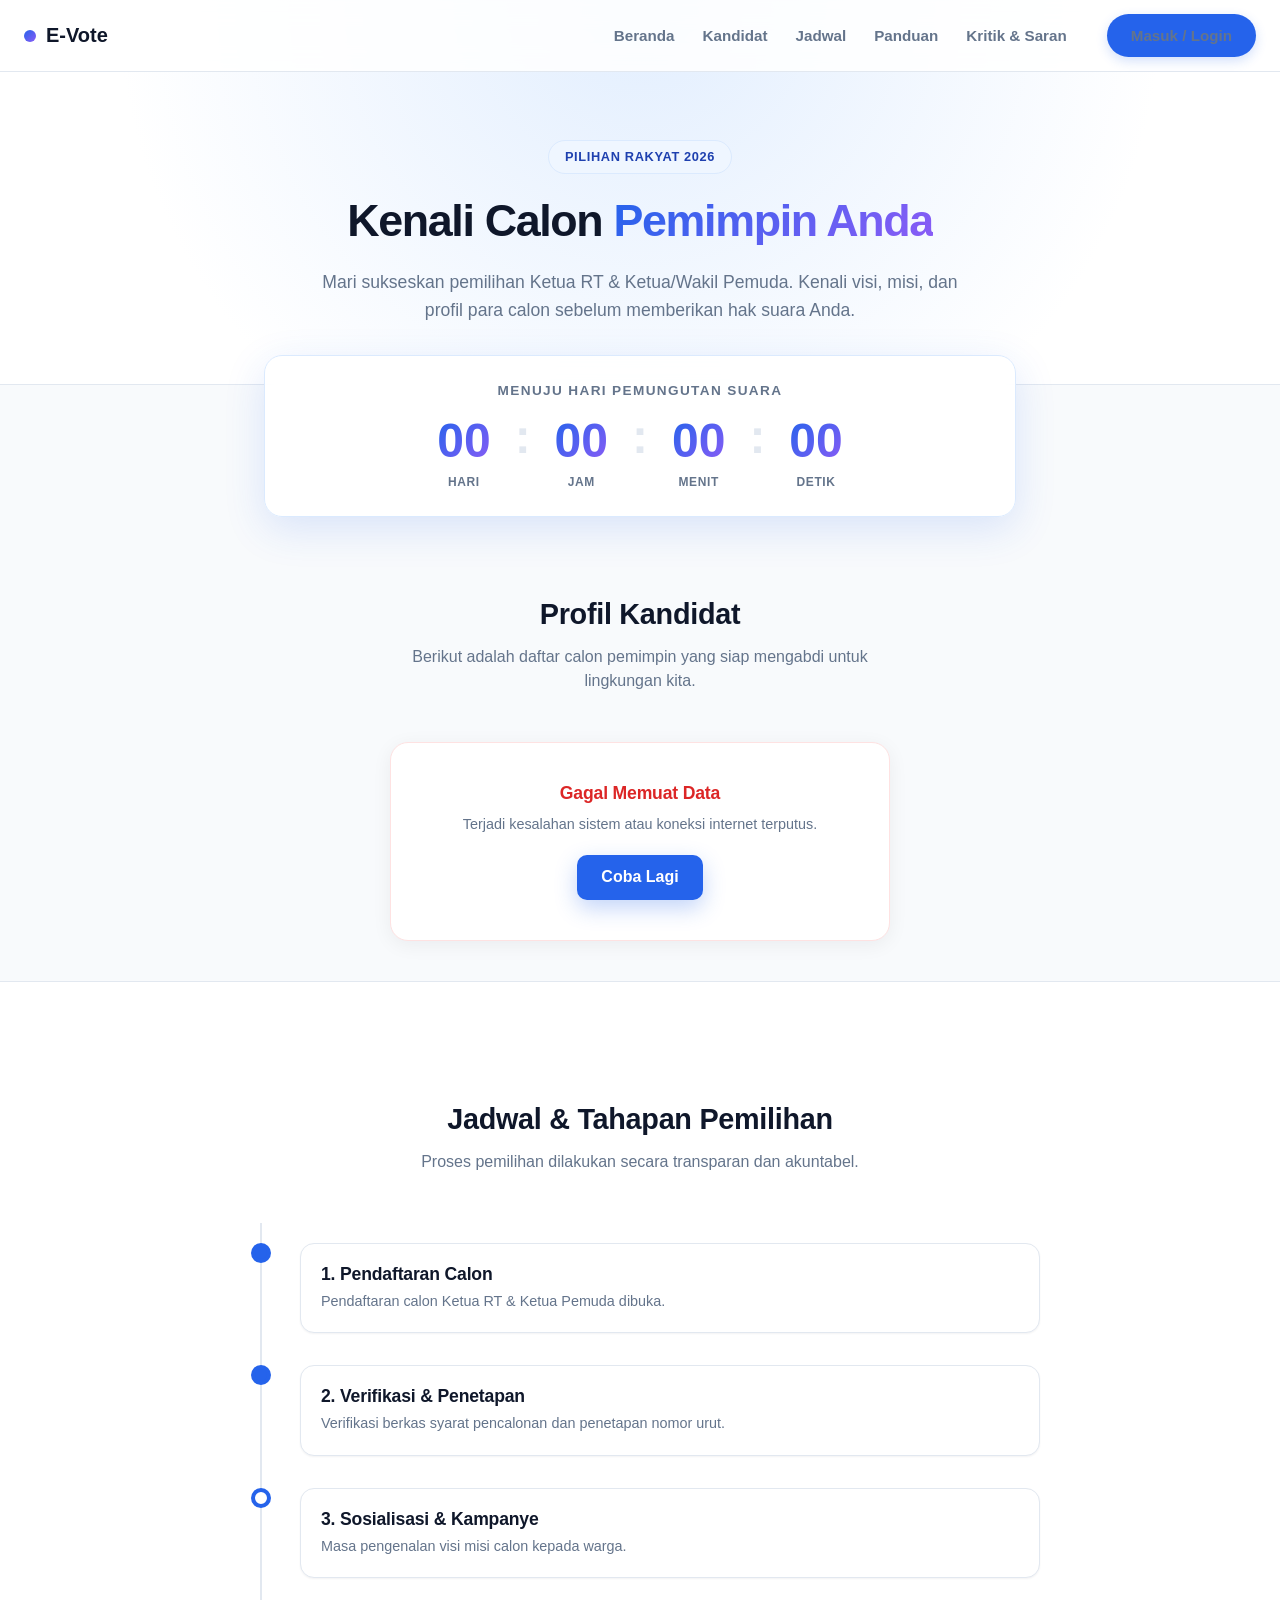
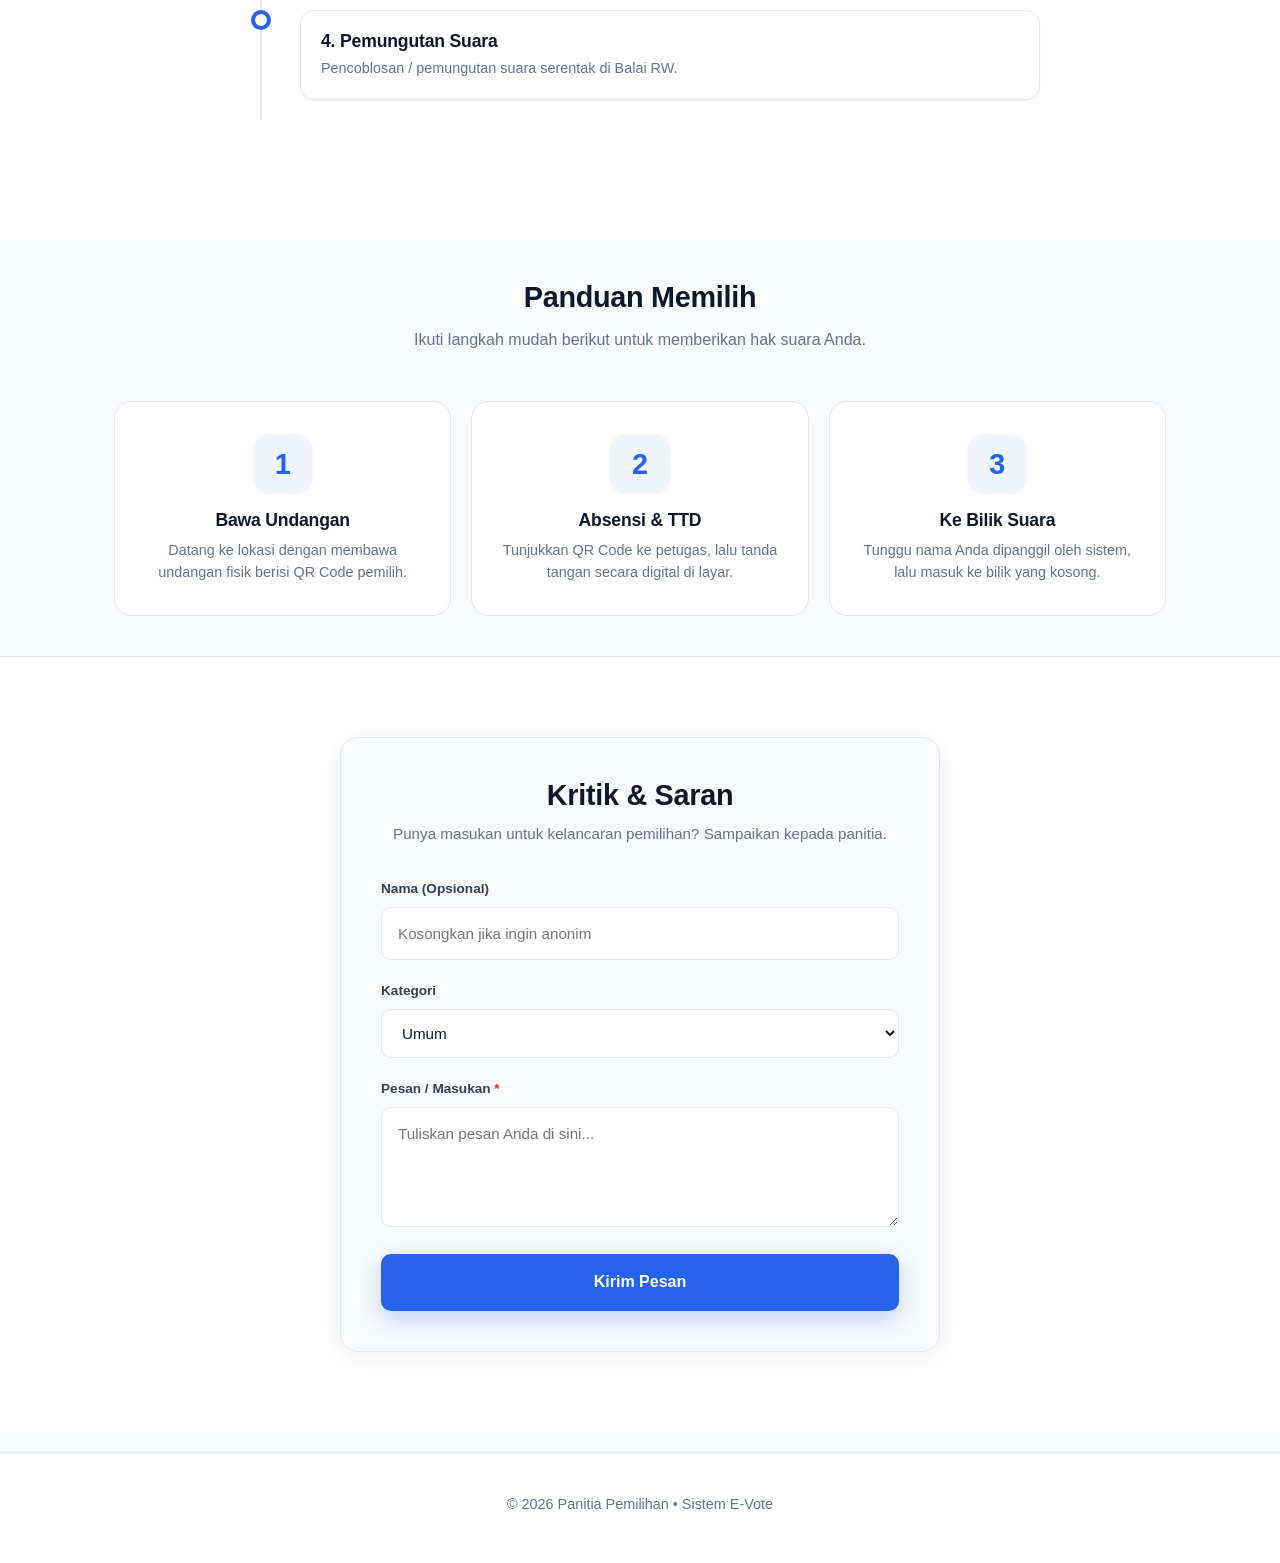
==== index.html @ 084c6f0d "Add files via upload" ====
<!DOCTYPE html>
<html lang="id">
<head>
  <meta charset="UTF-8" />
  <meta name="viewport" content="width=device-width, initial-scale=1, viewport-fit=cover" />
  <meta name="theme-color" content="#2563eb" />
  <title>E-Vote • Pemilihan Ketua Pemuda</title>
  <link rel="icon" href="assets/logo.svg" type="image/svg+xml" />
  <link rel="stylesheet" href="css/style.css" />

  <style>
    /* =========================================
       LANDING PAGE STYLES
       ========================================= */
    :root { --nav-height: 72px; }
    html { scroll-behavior: smooth; scroll-padding-top: var(--nav-height); }
    body { background: #f8fafc; overflow-x: hidden; font-family: 'Inter', sans-serif; }

    /* --- NAVBAR --- */
    .navbar {
      position: fixed; top: 0; left: 0; right: 0; height: var(--nav-height);
      display: flex; justify-content: space-between; align-items: center;
      padding: 0 24px; background: rgba(255, 255, 255, 0.85);
      backdrop-filter: blur(12px); -webkit-backdrop-filter: blur(12px);
      border-bottom: 1px solid var(--border); z-index: 1000;
      transition: box-shadow 0.3s ease;
    }
    .nav-brand {
      display: flex; align-items: center; gap: 10px;
      font-weight: 800; font-size: 1.25rem;
      text-decoration: none; color: var(--text);
    }
    .nav-brand .dot {
      width: 12px; height: 12px;
      background: linear-gradient(135deg, var(--primary), var(--purple));
      border-radius: 50%;
    }

    .nav-links { display: flex; gap: 28px; align-items: center; }
    .nav-links a {
      text-decoration: none; color: var(--muted); font-weight: 600;
      font-size: 0.95rem; transition: color 0.2s ease;
      position: relative;
    }
    .nav-links a:hover, .nav-links a.active { color: var(--primary); }
    .nav-links a::after {
      content: ''; position: absolute; bottom: -6px; left: 0;
      width: 0%; height: 2px; background: var(--primary);
      transition: width 0.3s ease; border-radius: 2px;
    }
    .nav-links a:hover::after, .nav-links a.active::after { width: 100%; }

    .login-btn-top {
      background: var(--primary); color: #fff;
      padding: 10px 24px; border-radius: 999px;
      font-weight: 600; text-decoration: none;
      transition: .2s; margin-left: 12px;
      box-shadow: 0 4px 12px rgba(37, 99, 235, 0.2);
    }
    .login-btn-top:hover {
      background: var(--primary-600); transform: translateY(-1px);
      box-shadow: 0 6px 16px rgba(37, 99, 235, 0.3); color: #fff;
    }

    /* --- USER DROPDOWN --- */
    .nav-user-dropdown { position: relative; margin-left: 12px; }
    .nav-user-btn {
      display: flex; align-items: center; gap: 8px;
      background: #fff; border: 1px solid var(--border);
      padding: 8px 16px; border-radius: 999px;
      font-weight: 600; color: var(--text); cursor: pointer;
      transition: all 0.2s ease;
    }
    .nav-user-btn:hover { background: #f8fafc; border-color: var(--primary-soft); }
    .nav-user-btn svg { width: 16px; height: 16px; color: var(--muted); transition: transform 0.2s ease; }
    .nav-user-dropdown.active .nav-user-btn svg { transform: rotate(180deg); }

    .nav-dropdown-menu {
      position: absolute; top: calc(100% + 10px); right: 0;
      background: #fff; border-radius: 12px; border: 1px solid var(--border);
      box-shadow: var(--shadow-lg); min-width: 200px; padding: 8px;
      opacity: 0; pointer-events: none; transform: translateY(-10px);
      transition: all 0.2s ease; z-index: 1001;
      display: flex; flex-direction: column;
    }
    .nav-user-dropdown.active .nav-dropdown-menu {
      opacity: 1; pointer-events: auto; transform: translateY(0);
    }
    .nav-dropdown-menu a, .nav-dropdown-menu button {
      display: flex; align-items: center; gap: 10px;
      padding: 10px 14px; border-radius: 8px;
      text-decoration: none; color: var(--text); font-weight: 500;
      font-size: 0.9rem; transition: background 0.15s;
      width: 100%; text-align: left; border: 0; background: transparent; cursor: pointer;
    }
    .nav-dropdown-menu a:hover, .nav-dropdown-menu button:hover { background: #f1f5f9; }
    .nav-dropdown-menu button.danger { color: var(--err); }
    .nav-dropdown-menu button.danger:hover { background: var(--err-soft); }
    .dropdown-divider { height: 1px; background: var(--border); margin: 6px 0; }

    /* --- MOBILE MENU --- */
    .menu-toggle {
      display: none; background: none; border: none;
      font-size: 1.5rem; color: var(--text); cursor: pointer; padding: 8px;
    }
    .mobile-menu {
      display: none; position: fixed; top: var(--nav-height); left: 0; right: 0;
      background: #fff; border-bottom: 1px solid var(--border);
      padding: 16px 24px; flex-direction: column; gap: 16px;
      z-index: 999; box-shadow: 0 10px 20px rgba(0,0,0,0.05);
      transform: translateY(-10px); opacity: 0; pointer-events: none;
      transition: all 0.3s ease;
    }
    .mobile-menu.show {
      display: flex; transform: translateY(0); opacity: 1; pointer-events: auto;
    }
    .mobile-menu a, .mobile-menu button {
      text-decoration: none; color: var(--text); font-weight: 600;
      font-size: 1rem; padding: 8px 0;
      border-bottom: 1px solid var(--border); text-align: left;
      background: transparent; border-left: 0; border-right: 0; border-top: 0; cursor: pointer;
    }
    .mobile-menu button.danger { color: var(--err); border: none; }
    .mobile-menu .login-btn-top {
      display: block; text-align: center; margin: 8px 0 0 0; border: none;
    }

    /* --- HERO SECTION --- */
    .hero-section {
      text-align: center; padding: 140px 24px 60px;
      background: radial-gradient(circle at 50% 0%, rgba(219,234,254,.8), transparent 70%), #fff;
      border-bottom: 1px solid var(--border); position: relative;
    }
    .hero-badge {
      display: inline-block; padding: 6px 16px;
      border-radius: 999px; background: var(--primary-50);
      color: var(--primary-700); font-size: 0.8rem;
      font-weight: 700; letter-spacing: 0.05em;
      margin-bottom: 20px; border: 1px solid var(--primary-soft);
    }
    .hero-section h1 {
      font-size: 2.8rem; margin-bottom: 20px;
      color: var(--text); letter-spacing: -0.03em; line-height: 1.2;
    }
    .hero-section h1 span {
      background: linear-gradient(135deg, var(--primary), var(--purple));
      -webkit-background-clip: text; background-clip: text;
      -webkit-text-fill-color: transparent;
    }
    .hero-section p {
      color: var(--muted); font-size: 1.1rem;
      max-width: 650px; margin: 0 auto; line-height: 1.6;
    }

    /* --- COUNTDOWN TIMER --- */
    .countdown-wrapper {
      max-width: 800px; margin: -30px auto 40px;
      padding: 0 24px; position: relative; z-index: 10;
    }
    .countdown-box {
      background: rgba(255, 255, 255, 0.9);
      backdrop-filter: blur(10px);
      border-radius: var(--radius-lg);
      padding: 24px 32px;
      box-shadow: 0 12px 40px rgba(37, 99, 235, 0.15);
      border: 1px solid var(--primary-soft);
      text-align: center;
    }
    .countdown-title {
      font-size: 0.85rem; text-transform: uppercase;
      font-weight: 800; color: var(--muted);
      letter-spacing: 0.1em; margin-bottom: 16px;
    }
    .countdown-grid { display: flex; justify-content: center; gap: 24px; }
    .cd-item { text-align: center; }
    .cd-num {
      font-size: 3rem; font-weight: 800; line-height: 1;
      background: linear-gradient(135deg, var(--primary), var(--purple));
      -webkit-background-clip: text; background-clip: text;
      -webkit-text-fill-color: transparent;
      font-variant-numeric: tabular-nums;
    }
    .cd-label {
      font-size: 0.75rem; text-transform: uppercase;
      font-weight: 700; color: var(--muted);
      margin-top: 8px; letter-spacing: 0.05em;
    }
    .cd-sep {
      font-size: 3rem; font-weight: 800;
      color: var(--border); line-height: 1; margin-top: -4px;
    }
    .countdown-done {
      font-size: 1.5rem; font-weight: 800;
      color: var(--ok); padding: 12px 0;
    }

    /* --- CONTENT & SECTIONS --- */
    .container { max-width: 1100px; margin: 0 auto; padding: 40px 24px; }
    .section-header { text-align: center; margin-bottom: 48px; }
    .section-header h2 {
      font-size: 1.8rem; font-weight: 800;
      color: var(--text); margin-bottom: 12px;
    }
    .section-header p {
      color: var(--muted); font-size: 1rem;
      max-width: 500px; margin: 0 auto;
    }

    /* --- CANDIDATE CARDS --- */
    .candidate-grid {
      display: grid;
      grid-template-columns: repeat(auto-fill, minmax(320px, 1fr));
      gap: 24px;
    }
    .c-card {
      background: #fff; border-radius: var(--radius-lg);
      overflow: hidden; box-shadow: 0 4px 20px rgba(0,0,0,0.04);
      border: 1px solid var(--border);
      transition: transform 0.3s ease, box-shadow 0.3s ease;
      display: flex; flex-direction: column;
    }
    .c-card:hover { transform: translateY(-6px); box-shadow: 0 12px 32px rgba(0,0,0,0.1); }
    .c-photo-wrap {
      position: relative; width: 100%;
      aspect-ratio: 4/3; background: #f1f5f9;
      overflow: hidden; border-bottom: 1px solid var(--border);
    }
    .c-photo {
      width: 100%; height: 100%;
      object-fit: cover; transition: transform 0.5s ease;
    }
    .c-card:hover .c-photo { transform: scale(1.05); }
    .c-photo-placeholder {
      width: 100%; height: 100%;
      display: grid; place-items: center;
      color: #cbd5e1; font-size: 4rem;
    }
    .c-badge {
      position: absolute; top: 16px; left: 16px;
      background: rgba(15, 23, 42, 0.85); color: #fff;
      backdrop-filter: blur(4px); padding: 6px 14px;
      border-radius: 999px; font-weight: 800; font-size: 0.8rem;
      letter-spacing: 0.05em;
    }
    .c-body { padding: 24px; flex: 1; display: flex; flex-direction: column; }
    .c-name { font-size: 1.4rem; font-weight: 800; margin: 0 0 20px; color: var(--text); }
    .c-info-group { margin-bottom: 20px; }
    .c-info-title {
      font-size: 0.75rem; text-transform: uppercase;
      font-weight: 800; color: var(--primary);
      margin-bottom: 6px; letter-spacing: 0.05em;
      display: flex; align-items: center; gap: 6px;
    }
    .c-info-text { font-size: 0.95rem; color: var(--text-soft); margin: 0; line-height: 1.6; }
    .c-info-text ul { padding-left: 20px; margin: 0; }
    .c-info-text li { margin-bottom: 6px; }

    /* --- SKELETON LOADER --- */
    .skeleton-card {
      background: #fff; border-radius: var(--radius-lg);
      padding: 24px; border: 1px solid var(--border);
    }
    .skeleton-img {
      width: 100%; aspect-ratio: 4/3; background: #e2e8f0;
      border-radius: 8px; margin-bottom: 20px;
      animation: pulse 1.5s infinite;
    }
    .skeleton-title {
      height: 24px; background: #e2e8f0;
      border-radius: 4px; width: 60%;
      margin-bottom: 16px; animation: pulse 1.5s infinite;
    }
    .skeleton-text {
      height: 14px; background: #e2e8f0;
      border-radius: 4px; width: 100%;
      margin-bottom: 8px; animation: pulse 1.5s infinite;
    }
    .skeleton-text.short { width: 80%; }
    @keyframes pulse { 0%, 100% { opacity: 1; } 50% { opacity: 0.5; } }

    /* --- ERROR STATE --- */
    .error-state {
      text-align: center; padding: 40px; background: #fff;
      border-radius: var(--radius-lg);
      border: 1px solid var(--err-soft);
      box-shadow: var(--shadow); max-width: 500px; margin: 0 auto;
    }
    .error-state h3 { color: var(--err); margin-bottom: 8px; }
    .error-state p { color: var(--muted); margin-bottom: 20px; font-size: 0.9rem; }

    /* --- TIMELINE & GUIDE --- */
    .timeline {
      position: relative; max-width: 800px;
      margin: 0 auto; padding: 20px 0;
    }
    .timeline::before {
      content: ''; position: absolute; top: 0; bottom: 0;
      left: 20px; width: 2px; background: var(--border);
    }
    .tl-item { position: relative; padding-left: 60px; margin-bottom: 32px; }
    .tl-item:last-child { margin-bottom: 0; }
    .tl-dot {
      position: absolute; left: 11px; top: 0;
      width: 20px; height: 20px; border-radius: 50%;
      background: #fff; border: 4px solid var(--primary); z-index: 1;
    }
    .tl-item.done .tl-dot { background: var(--primary); }
    .tl-content {
      background: #fff; padding: 20px;
      border-radius: var(--radius);
      border: 1px solid var(--border);
      box-shadow: var(--shadow-sm);
    }
    .tl-content h4 { font-size: 1.1rem; margin-bottom: 4px; color: var(--text); }
    .tl-content p { font-size: 0.9rem; color: var(--muted); margin: 0; }

    .guide-grid {
      display: grid;
      grid-template-columns: repeat(auto-fit, minmax(250px, 1fr));
      gap: 20px;
    }
    .guide-card {
      background: #fff; padding: 32px 24px;
      border-radius: var(--radius-lg);
      border: 1px solid var(--border);
      text-align: center; transition: .3s;
    }
    .guide-card:hover { border-color: var(--primary-soft); background: #fafcff; }
    .guide-icon {
      width: 60px; height: 60px; margin: 0 auto 16px;
      background: var(--primary-50); color: var(--primary);
      border-radius: 16px; display: grid; place-items: center;
      font-size: 1.8rem; font-weight: 800;
    }
    .guide-card h4 { font-size: 1.1rem; margin-bottom: 8px; color: var(--text); }
    .guide-card p { font-size: 0.9rem; color: var(--muted); margin: 0; line-height: 1.5; }

    /* --- FEEDBACK SECTION --- */
    .feedback-section {
      background: #fff; padding: 80px 24px;
      border-top: 1px solid var(--border);
    }
    .feedback-box {
      max-width: 600px; margin: 0 auto;
      background: #f8fafc; padding: 40px;
      border-radius: var(--radius-lg);
      border: 1px solid var(--border); box-shadow: var(--shadow);
    }
    .feedback-box h2 { text-align: center; font-size: 1.8rem; margin-bottom: 8px; color: var(--text); }
    .feedback-box p { text-align: center; color: var(--muted); font-size: 0.95rem; margin-bottom: 32px; }
    .form-group { margin-bottom: 20px; }
    .form-group label {
      display: block; font-size: 0.85rem;
      font-weight: 600; color: var(--text-soft); margin-bottom: 8px;
    }
    .form-group input, .form-group select, .form-group textarea {
      width: 100%; padding: 14px 16px;
      border: 1px solid var(--border); border-radius: 10px;
      font-family: inherit; font-size: 0.95rem;
      background: #fff; transition: all 0.2s;
    }
    .form-group input:focus, .form-group select:focus, .form-group textarea:focus {
      outline: none; border-color: var(--primary);
      box-shadow: 0 0 0 4px rgba(37,99,235,0.1);
    }
    .form-group textarea { resize: vertical; min-height: 120px; }
    .btn-submit {
      width: 100%; padding: 16px;
      background: var(--primary); color: #fff;
      border: none; border-radius: 10px;
      font-weight: 700; font-size: 1rem;
      cursor: pointer; transition: 0.2s;
      box-shadow: var(--shadow-primary);
    }
    .btn-submit:hover { background: var(--primary-600); transform: translateY(-2px); }
    .btn-submit:disabled { opacity: 0.7; cursor: not-allowed; transform: none; }

    /* --- FOOTER --- */
    .footer {
      text-align: center; padding: 40px 24px;
      color: var(--muted); font-size: 0.9rem;
      border-top: 1px solid var(--border); background: #fff;
    }

    /* --- EMPTY STATE --- */
    .empty-state {
      text-align: center; padding: 40px;
      background: #fff; border-radius: 16px;
      border: 1px dashed var(--border);
    }
    .empty-state h3 { color: var(--text); margin-bottom: 8px; }
    .empty-state p { color: var(--muted); font-size: 0.9rem; margin: 0; }

    /* --- RESPONSIVE --- */
    @media (max-width: 768px) {
      .nav-links { display: none; }
      .menu-toggle { display: block; }
      .hero-section h1 { font-size: 2rem; }
      .candidate-grid { grid-template-columns: 1fr; }
      .feedback-box { padding: 24px 16px; }
      .timeline::before { left: 16px; }
      .tl-item { padding-left: 48px; }
      .tl-dot { left: 7px; }
      .countdown-grid { gap: 12px; }
      .cd-num { font-size: 2rem; }
      .cd-sep { font-size: 2rem; }
      .cd-label { font-size: 0.65rem; }
    }
  </style>
</head>
<body>

  <!-- NAVBAR -->
  <nav class="navbar" id="navbar">
    <a href="#hero" class="nav-brand"><span class="dot"></span> E-Vote</a>

    <div class="nav-links">
      <a href="#hero" class="active">Beranda</a>
      <a href="#kandidat">Kandidat</a>
      <a href="#jadwal">Jadwal</a>
      <a href="#panduan">Panduan</a>
      <a href="#kritik-saran">Kritik &amp; Saran</a>

      <!-- BELUM LOGIN -->
      <a href="login.html" class="login-btn-top" id="navLoginBtn">Masuk / Login</a>

      <!-- SUDAH LOGIN -->
      <div class="nav-user-dropdown" id="navUserDropdown" style="display: none;">
        <button class="nav-user-btn" id="navUserBtn" type="button">
          <span id="navUserName">User</span>
          <svg viewBox="0 0 24 24" fill="none" stroke="currentColor" stroke-width="2" stroke-linecap="round" stroke-linejoin="round">
            <polyline points="6 9 12 15 18 9"></polyline>
          </svg>
        </button>
        <div class="nav-dropdown-menu">
          <a href="#" id="navDashLink">📊 Dashboard</a>
          <div class="dropdown-divider"></div>
          <button id="navLogoutBtn" class="danger" type="button">🚪 Keluar</button>
        </div>
      </div>
    </div>

    <button class="menu-toggle" id="menuToggle" aria-label="Buka menu" type="button">☰</button>
  </nav>

  <!-- MOBILE MENU -->
  <div class="mobile-menu" id="mobileMenu">
    <a href="#hero">Beranda</a>
    <a href="#kandidat">Kandidat</a>
    <a href="#jadwal">Jadwal</a>
    <a href="#panduan">Panduan</a>
    <a href="#kritik-saran">Kritik &amp; Saran</a>

    <a href="login.html" class="login-btn-top" id="mobLoginBtn">Masuk / Login</a>

    <div id="mobUserMenu" style="display: none; flex-direction: column; gap: 8px;">
      <a href="#" id="mobDashLink">📊 Dashboard</a>
      <button id="mobLogoutBtn" class="danger" type="button">🚪 Keluar</button>
    </div>
  </div>

  <!-- HERO -->
  <header class="hero-section" id="hero">
    <span class="hero-badge">PILIHAN RAKYAT 2026</span>
    <h1>Kenali Calon <span>Pemimpin Anda</span></h1>
    <p>Mari sukseskan pemilihan Ketua RT &amp; Ketua/Wakil Pemuda. Kenali visi, misi, dan profil para calon sebelum memberikan hak suara Anda.</p>
  </header>

  <!-- COUNTDOWN TIMER -->
  <div class="countdown-wrapper">
    <div class="countdown-box">
      <div class="countdown-title" id="timerTitle">Menuju Hari Pemungutan Suara</div>
      <div id="timerDisplay" class="countdown-grid">
        <div class="cd-item"><div class="cd-num">00</div><div class="cd-label">Hari</div></div>
        <div class="cd-sep">:</div>
        <div class="cd-item"><div class="cd-num">00</div><div class="cd-label">Jam</div></div>
        <div class="cd-sep">:</div>
        <div class="cd-item"><div class="cd-num">00</div><div class="cd-label">Menit</div></div>
        <div class="cd-sep">:</div>
        <div class="cd-item"><div class="cd-num">00</div><div class="cd-label">Detik</div></div>
      </div>
    </div>
  </div>

  <!-- KANDIDAT -->
  <main class="container" id="kandidat">
    <div class="section-header">
      <h2>Profil Kandidat</h2>
      <p>Berikut adalah daftar calon pemimpin yang siap mengabdi untuk lingkungan kita.</p>
    </div>

    <div id="loadingState" class="candidate-grid">
      <div class="skeleton-card"><div class="skeleton-img"></div><div class="skeleton-title"></div><div class="skeleton-text"></div><div class="skeleton-text short"></div></div>
      <div class="skeleton-card"><div class="skeleton-img"></div><div class="skeleton-title"></div><div class="skeleton-text"></div><div class="skeleton-text short"></div></div>
      <div class="skeleton-card"><div class="skeleton-img"></div><div class="skeleton-title"></div><div class="skeleton-text"></div><div class="skeleton-text short"></div></div>
    </div>

    <div id="errorState" style="display: none;">
      <div class="error-state">
        <h3>Gagal Memuat Data</h3>
        <p>Terjadi kesalahan sistem atau koneksi internet terputus.</p>
        <button type="button" onclick="window.__evoteReloadCandidates()" class="btn-submit" style="width: auto; padding: 10px 24px;">Coba Lagi</button>
      </div>
    </div>

    <div id="candidatesArea" style="display: none;">
      <section id="section-rt" style="display:none; margin-bottom: 48px;">
        <h3 style="font-size: 1.3rem; margin-bottom: 24px; border-left: 4px solid var(--primary); padding-left: 12px;">Calon Ketua RT</h3>
        <div class="candidate-grid" id="grid-rt"></div>
      </section>
      <section id="section-pemuda" style="display:none;">
        <h3 style="font-size: 1.3rem; margin-bottom: 24px; border-left: 4px solid var(--purple); padding-left: 12px;">Calon Ketua &amp; Wakil Pemuda</h3>
        <div class="candidate-grid" id="grid-pemuda"></div>
      </section>
    </div>
  </main>

  <!-- JADWAL -->
  <section style="background: #fff; padding: 80px 24px; border-top: 1px solid var(--border);" id="jadwal">
    <div class="container">
      <div class="section-header">
        <h2>Jadwal &amp; Tahapan Pemilihan</h2>
        <p>Proses pemilihan dilakukan secara transparan dan akuntabel.</p>
      </div>
      <div class="timeline">
        <div class="tl-item done"><div class="tl-dot"></div><div class="tl-content"><h4>1. Pendaftaran Calon</h4><p>Pendaftaran calon Ketua RT &amp; Ketua Pemuda dibuka.</p></div></div>
        <div class="tl-item done"><div class="tl-dot"></div><div class="tl-content"><h4>2. Verifikasi &amp; Penetapan</h4><p>Verifikasi berkas syarat pencalonan dan penetapan nomor urut.</p></div></div>
        <div class="tl-item"><div class="tl-dot"></div><div class="tl-content"><h4>3. Sosialisasi &amp; Kampanye</h4><p>Masa pengenalan visi misi calon kepada warga.</p></div></div>
        <div class="tl-item"><div class="tl-dot"></div><div class="tl-content"><h4>4. Pemungutan Suara</h4><p>Pencoblosan / pemungutan suara serentak di Balai RW.</p></div></div>
      </div>
    </div>
  </section>

  <!-- PANDUAN -->
  <section class="container" id="panduan">
    <div class="section-header">
      <h2>Panduan Memilih</h2>
      <p>Ikuti langkah mudah berikut untuk memberikan hak suara Anda.</p>
    </div>
    <div class="guide-grid">
      <div class="guide-card"><div class="guide-icon">1</div><h4>Bawa Undangan</h4><p>Datang ke lokasi dengan membawa undangan fisik berisi QR Code pemilih.</p></div>
      <div class="guide-card"><div class="guide-icon">2</div><h4>Absensi &amp; TTD</h4><p>Tunjukkan QR Code ke petugas, lalu tanda tangan secara digital di layar.</p></div>
      <div class="guide-card"><div class="guide-icon">3</div><h4>Ke Bilik Suara</h4><p>Tunggu nama Anda dipanggil oleh sistem, lalu masuk ke bilik yang kosong.</p></div>
    </div>
  </section>

  <!-- FEEDBACK -->
  <section class="feedback-section" id="kritik-saran">
    <div class="feedback-box">
      <h2>Kritik &amp; Saran</h2>
      <p>Punya masukan untuk kelancaran pemilihan? Sampaikan kepada panitia.</p>
      <form id="feedbackForm">
        <div class="form-group">
          <label for="fbName">Nama (Opsional)</label>
          <input type="text" id="fbName" placeholder="Kosongkan jika ingin anonim">
        </div>
        <div class="form-group">
          <label for="fbCategory">Kategori</label>
          <select id="fbCategory">
            <option value="Umum">Umum</option>
            <option value="Kritik">Kritik</option>
            <option value="Saran">Saran</option>
            <option value="Pertanyaan">Pertanyaan</option>
          </select>
        </div>
        <div class="form-group">
          <label for="fbMessage">Pesan / Masukan <span style="color:var(--err)">*</span></label>
          <textarea id="fbMessage" required placeholder="Tuliskan pesan Anda di sini..."></textarea>
        </div>
        <button type="submit" class="btn-submit" id="btnSubmitFeedback">Kirim Pesan</button>
      </form>
    </div>
  </section>

  <footer class="footer">
    <p>© <span id="year"></span> Panitia Pemilihan • Sistem E-Vote</p>
  </footer>

  <script src="js/storage.js"></script>
  <script src="js/api.js"></script>
  <script>
  (function () {
    'use strict';

    const Store = (window.SafeStorage || window.localStorage);
    const yearEl = document.getElementById('year');
    if (yearEl) yearEl.textContent = new Date().getFullYear();

    /* =========================================
       1. CEK STATUS LOGIN
       ========================================= */
    function roleToDashPath(role) {
      switch (String(role || '').toLowerCase()) {
        case 'admin':   return 'app.html#/admin';
        case 'petugas': return 'app.html#/petugas';
        case 'bilik':   return 'app.html#/bilik';
        default:        return 'app.html';
      }
    }

    function checkLoginStatus() {
      let loggedIn = false;
      let user = null;
      try {
        if (window.API && API.isLoggedIn && API.isLoggedIn()) {
          loggedIn = true;
          user = API.user();
        }
      } catch (_) {}

      if (loggedIn && user) {
        const userName = user.name || user.username || 'User';
        const dashPath = roleToDashPath(user.role);

        // Desktop
        const loginBtn = document.getElementById('navLoginBtn');
        const userDropdown = document.getElementById('navUserDropdown');
        if (loginBtn) loginBtn.style.display = 'none';
        if (userDropdown) {
          userDropdown.style.display = 'block';
          const nameEl = document.getElementById('navUserName');
          if (nameEl) nameEl.textContent = userName;
          const dash = document.getElementById('navDashLink');
          if (dash) dash.href = dashPath;
        }

        // Mobile
        const mobLoginBtn = document.getElementById('mobLoginBtn');
        const mobUserMenu = document.getElementById('mobUserMenu');
        if (mobLoginBtn) mobLoginBtn.style.display = 'none';
        if (mobUserMenu) {
          mobUserMenu.style.display = 'flex';
          const mobDash = document.getElementById('mobDashLink');
          if (mobDash) mobDash.href = dashPath;
        }

        // Logout handler
        const logoutHandler = function (e) {
          e.preventDefault();
          const doLogout = function () {
            try { API.logout(); } catch (_) {}
          };
          if (window.UI && UI.confirm) {
            UI.confirm('Keluar dari aplikasi?', { okLabel: 'Ya, Keluar' })
              .then(function (ok) { if (ok) doLogout(); });
          } else {
            if (window.confirm('Keluar dari aplikasi?')) doLogout();
          }
        };

        const desktopLogout = document.getElementById('navLogoutBtn');
        const mobileLogout = document.getElementById('mobLogoutBtn');
        if (desktopLogout) desktopLogout.addEventListener('click', logoutHandler);
        if (mobileLogout) mobileLogout.addEventListener('click', logoutHandler);

      } else {
        const loginBtn = document.getElementById('navLoginBtn');
        const mobLoginBtn = document.getElementById('mobLoginBtn');
        if (loginBtn) loginBtn.style.display = 'inline-block';
        if (mobLoginBtn) mobLoginBtn.style.display = 'block';

        const ud = document.getElementById('navUserDropdown');
        const mu = document.getElementById('mobUserMenu');
        if (ud) ud.style.display = 'none';
        if (mu) mu.style.display = 'none';
      }
    }
    checkLoginStatus();

    /* =========================================
       2. DROPDOWN TOGGLE
       ========================================= */
    const navUserBtn = document.getElementById('navUserBtn');
    const navUserDropdown = document.getElementById('navUserDropdown');
    if (navUserBtn && navUserDropdown) {
      navUserBtn.addEventListener('click', function (e) {
        e.stopPropagation();
        navUserDropdown.classList.toggle('active');
      });
      document.addEventListener('click', function (e) {
        if (navUserDropdown && !navUserDropdown.contains(e.target)) {
          navUserDropdown.classList.remove('active');
        }
      });
    }

    /* =========================================
       3. COUNTDOWN TIMER
       ========================================= */
    let timerInterval = null;

    async function loadTimer() {
      try {
        if (!window.API || !API.getPublicSettings) return;
        const res = await API.getPublicSettings();
        if (!res || !res.success || !res.data || !res.data.election_date) return;

        const targetDate = new Date(res.data.election_date).getTime();
        if (isNaN(targetDate)) return;

        if (timerInterval) clearInterval(timerInterval);

        function updateTimer() {
          const distance = targetDate - Date.now();
          const timerDisplay = document.getElementById('timerDisplay');
          const timerTitle = document.getElementById('timerTitle');
          if (!timerDisplay) return;

          if (distance < 0) {
            if (timerInterval) { clearInterval(timerInterval); timerInterval = null; }
            if (timerTitle) timerTitle.textContent = 'Status Pemilihan';
            timerDisplay.innerHTML = `<div class="countdown-done">PEMUNGUTAN SUARA SEDANG/TELAH BERLANGSUNG</div>`;
            return;
          }
          const d = Math.floor(distance / 86400000);
          const h = Math.floor((distance % 86400000) / 3600000);
          const m = Math.floor((distance % 3600000) / 60000);
          const s = Math.floor((distance % 60000) / 1000);
          const p = function (n) { return String(n).padStart(2, '0'); };
          timerDisplay.innerHTML = `
            <div class="cd-item"><div class="cd-num">${p(d)}</div><div class="cd-label">Hari</div></div>
            <div class="cd-sep">:</div>
            <div class="cd-item"><div class="cd-num">${p(h)}</div><div class="cd-label">Jam</div></div>
            <div class="cd-sep">:</div>
            <div class="cd-item"><div class="cd-num">${p(m)}</div><div class="cd-label">Menit</div></div>
            <div class="cd-sep">:</div>
            <div class="cd-item"><div class="cd-num">${p(s)}</div><div class="cd-label">Detik</div></div>
          `;
        }
        updateTimer();
        timerInterval = setInterval(updateTimer, 1000);
      } catch (_) {}
    }
    loadTimer();

    /* =========================================
       4. MOBILE MENU & SCROLL SPY
       ========================================= */
    const menuToggle = document.getElementById('menuToggle');
    const mobileMenu = document.getElementById('mobileMenu');

    if (menuToggle && mobileMenu) {
      menuToggle.addEventListener('click', function () {
        mobileMenu.classList.toggle('show');
        menuToggle.textContent = mobileMenu.classList.contains('show') ? '✕' : '☰';
      });

      document.querySelectorAll('.mobile-menu a[href^="#"]').forEach(function (link) {
        link.addEventListener('click', function () {
          mobileMenu.classList.remove('show');
          menuToggle.textContent = '☰';
        });
      });
    }

    // Scroll spy
    const sections = document.querySelectorAll('section[id], header[id]');
    const navLinks = document.querySelectorAll('.nav-links a[href^="#"]');

    let scrollTick = false;
    window.addEventListener('scroll', function () {
      if (scrollTick) return;
      scrollTick = true;
      requestAnimationFrame(function () {
        scrollTick = false;
        let current = '';
        sections.forEach(function (section) {
          if (window.scrollY >= section.offsetTop - 150) {
            current = section.getAttribute('id');
          }
        });
        navLinks.forEach(function (link) {
          link.classList.remove('active');
          if (link.getAttribute('href') === '#' + current) link.classList.add('active');
        });
        const navbar = document.getElementById('navbar');
        if (navbar) {
          navbar.style.boxShadow = window.scrollY > 10
            ? '0 4px 20px rgba(0,0,0,0.05)'
            : 'none';
        }
      });
    });

    /* =========================================
       5. LOAD CANDIDATES
       ========================================= */
    async function loadCandidates() {
      const loader = document.getElementById('loadingState');
      const errorBox = document.getElementById('errorState');
      const area = document.getElementById('candidatesArea');
      if (!loader || !errorBox || !area) return;

      loader.style.display = 'grid';
      errorBox.style.display = 'none';
      area.style.display = 'none';

      let res;
      try {
        if (!window.API || !API.getPublicCandidates) {
          throw new Error('API belum siap');
        }
        res = await API.getPublicCandidates();
      } catch (err) {
        loader.style.display = 'none';
        errorBox.style.display = 'block';
        return;
      }

      if (!res || !res.success || !res.groups) {
        loader.style.display = 'none';
        errorBox.style.display = 'block';
        return;
      }

      // Small delay for UX (skeleton min 400ms)
      await new Promise(function (r) { setTimeout(r, 400); });

      loader.style.display = 'none';
      area.style.display = 'block';
      const groups = res.groups;

      const renderCard = function (c) {
        const imgHtml = c.photoUrl
          ? `<img src="${API_escape(c.photoUrl)}" alt="${API_escape(c.name)}" class="c-photo" onerror="this.src='data:image/svg+xml;utf8,<svg xmlns=%22http://www.w3.org/2000/svg%22 width=%22400%22 height=%22300%22><rect width=%22400%22 height=%22300%22 fill=%22%23f1f5f9%22/><text x=%2250%25%22 y=%2250%25%22 font-size=%2260%22 text-anchor=%22middle%22 fill=%22%23cbd5e1%22>👤</text></svg>'">`
          : `<div class="c-photo-placeholder">👤</div>`;
        const misiHtml = c.misi
          ? `<ul>${c.misi.split(';').filter(function (m) { return m.trim(); }).map(function (m) { return `<li>${API_escape(m.trim())}</li>`; }).join('')}</ul>`
          : '<span style="color:var(--muted)">-</span>';

        return `
          <div class="c-card">
            <div class="c-photo-wrap">
              ${imgHtml}
              <span class="c-badge">NO. ${API_escape(c.noUrut || '-')}</span>
            </div>
            <div class="c-body">
              <h3 class="c-name">${API_escape(c.name)}</h3>
              <div class="c-info-group">
                <div class="c-info-title">🎯 Visi</div>
                <div class="c-info-text">${API_escape(c.visi || '-')}</div>
              </div>
              <div class="c-info-group" style="flex:1">
                <div class="c-info-title">🚀 Misi</div>
                <div class="c-info-text">${misiHtml}</div>
              </div>
            </div>
          </div>
        `;
      };

      function API_escape(s) {
        return String(s == null ? '' : s)
          .replace(/&/g, '&amp;')
          .replace(/</g, '&lt;')
          .replace(/>/g, '&gt;')
          .replace(/"/g, '&quot;')
          .replace(/'/g, '&#39;');
      }

      const sectionRT = document.getElementById('section-rt');
      const sectionPemuda = document.getElementById('section-pemuda');
      const gridRT = document.getElementById('grid-rt');
      const gridPemuda = document.getElementById('grid-pemuda');

      let htmlRT = '';
      let htmlPemuda = '';

      if (groups['ketua_rt'] && groups['ketua_rt'].length > 0) {
        if (sectionRT) sectionRT.style.display = 'block';
        htmlRT = groups['ketua_rt'].map(renderCard).join('');
        if (gridRT) gridRT.innerHTML = htmlRT;
      } else if (sectionRT) {
        sectionRT.style.display = 'none';
      }

      const pemudaCandidates = [].concat(
        groups['ketua_pemuda'] || [],
        groups['wakil_pemuda'] || []
      );
      pemudaCandidates.sort(function (a, b) {
        return (Number(a.noUrut) || 0) - (Number(b.noUrut) || 0);
      });

      if (pemudaCandidates.length > 0) {
        if (sectionPemuda) sectionPemuda.style.display = 'block';
        htmlPemuda = pemudaCandidates.map(renderCard).join('');
        if (gridPemuda) gridPemuda.innerHTML = htmlPemuda;
      } else if (sectionPemuda) {
        sectionPemuda.style.display = 'none';
      }

      if (htmlRT === '' && htmlPemuda === '') {
        area.innerHTML = `<div class="empty-state"><h3>Belum ada data calon</h3><p>Panitia belum memasukkan data calon ke dalam sistem.</p></div>`;
      }
    }

    // Expose untuk tombol "Coba Lagi"
    window.__evoteReloadCandidates = loadCandidates;
    loadCandidates();

    /* =========================================
       6. SUBMIT FEEDBACK
       ========================================= */
    const fbForm = document.getElementById('feedbackForm');
    const btnFeedback = document.getElementById('btnSubmitFeedback');

    if (fbForm && btnFeedback) {
      let submitting = false;
      fbForm.addEventListener('submit', async function (e) {
        e.preventDefault();
        if (submitting) return;

        const msgEl = document.getElementById('fbMessage');
        const nameEl = document.getElementById('fbName');
        const catEl = document.getElementById('fbCategory');

        const msg = msgEl ? msgEl.value.trim() : '';
        if (!msg) { alert('Pesan tidak boleh kosong!'); return; }

        submitting = true;
        btnFeedback.disabled = true;
        btnFeedback.textContent = 'Mengirim...';

        const payload = {
          name: nameEl ? nameEl.value.trim() : '',
          category: catEl ? catEl.value : 'Umum',
          message: msg,
        };

        try {
          const res = await API.post('feedback.save', payload);
          if (res && res.success) {
            alert('Terima kasih! Kritik & saran Anda telah dikirim ke panitia.');
            fbForm.reset();
          } else {
            alert('Gagal mengirim: ' + ((res && res.message) || 'Unknown error'));
          }
        } catch (err) {
          alert('Terjadi kesalahan jaringan. Coba lagi nanti.');
        } finally {
          submitting = false;
          btnFeedback.disabled = false;
          btnFeedback.textContent = 'Kirim Pesan';
        }
      });
    }

    /* =========================================
       7. CLEANUP
       ========================================= */
    window.addEventListener('beforeunload', function () {
      if (timerInterval) { clearInterval(timerInterval); timerInterval = null; }
    });
  })();
  </script>
</body>
</html>
---- css/style.css ----
/* ============================================================
   E-VOTE • style.css
   ============================================================ */
:root {
  --bg:           #f8fafc;
  --bg-elev:      #ffffff;
  --card:         #ffffff;
  --text:         #0f172a;
  --text-soft:    #334155;
  --muted:        #64748b;
  --muted-2:      #94a3b8;
  --border:       #e2e8f0;
  --border-strong:#cbd5e1;
  --primary:      #2563eb;
  --primary-600:  #1d4ed8;
  --primary-700:  #1e40af;
  --primary-soft: #dbeafe;
  --primary-50:   #eff6ff;
  --purple:       #8b5cf6;
  --ok:           #16a34a;
  --ok-soft:      #dcfce7;
  --ok-text:      #166534;
  --warn:         #f59e0b;
  --warn-soft:    #fef3c7;
  --warn-text:    #92400e;
  --err:          #dc2626;
  --err-soft:     #fee2e2;
  --err-text:     #991b1b;
  --radius-sm:    8px;
  --radius:       14px;
  --radius-lg:    18px;
  --radius-xl:    24px;
  --shadow-sm:    0 1px 2px rgba(15, 23, 42, .05);
  --shadow:       0 4px 20px rgba(15, 23, 42, .06);
  --shadow-lg:    0 12px 32px rgba(15, 23, 42, .10);
  --shadow-primary: 0 8px 22px rgba(37, 99, 235, .28);
  --sidebar-w:    248px;
  --ease:         cubic-bezier(.4, 0, .2, 1);
  --transition:   .2s var(--ease);
}

/* ---------- Reset & Global Anti-Select ---------- */
*, *::before, *::after { box-sizing: border-box; }
html { -webkit-text-size-adjust: 100%; }
body {
  margin: 0;
  font-family: Inter, system-ui, -apple-system, "Segoe UI", Roboto, sans-serif;
  background: var(--bg);
  color: var(--text);
  font-size: 15px;
  line-height: 1.55;
  -webkit-font-smoothing: antialiased;
  
  /* PENCEGAHAN SELEKSI TEKS SAAT TTD DI PC */
  -webkit-user-select: none;
  -moz-user-select: none;
  -ms-user-select: none;
  user-select: none;
}

/* Izinkan seleksi teks hanya di input/textarea */
input, textarea, select, .selectable-text {
  -webkit-user-select: text;
  -moz-user-select: text;
  -ms-user-select: text;
  user-select: text;
}

img { max-width: 100%; display: block; }
button { cursor: pointer; border: 0; font: inherit; color: inherit; background: none; }
input, select, textarea { font: inherit; color: inherit; }
a { color: var(--primary); text-decoration: none; transition: color var(--transition); }
a:hover { color: var(--primary-600); }

h1, h2, h3, h4 { margin: 0 0 8px; font-weight: 700; letter-spacing: -.01em; line-height: 1.25; }
h1 { font-size: 1.9rem; }
h2 { font-size: 1.35rem; }
h3 { font-size: 1.1rem; }
h4 { font-size: .98rem; }
p  { margin: 0 0 8px; }
pre { margin: 0; font-family: ui-monospace, monospace; font-size: .85rem; white-space: pre-wrap; word-break: break-word; }
code { font-family: ui-monospace, monospace; font-size: .85em; background: #f1f5f9; padding: 2px 6px; border-radius: 6px; }
hr { border: 0; border-top: 1px solid var(--border); margin: 16px 0; }

::-webkit-scrollbar { width: 10px; height: 10px; }
::-webkit-scrollbar-track { background: transparent; }
::-webkit-scrollbar-thumb { background: #cbd5e1; border-radius: 999px; border: 2px solid var(--bg); }
::-webkit-scrollbar-thumb:hover { background: #94a3b8; }
:focus-visible { outline: 2px solid var(--primary); outline-offset: 2px; border-radius: 6px; }

/* ---------- Buttons ---------- */
.btn-primary, .btn-ghost, .btn-danger {
  display: inline-flex; align-items: center; justify-content: center; gap: 6px;
  padding: 11px 18px; border-radius: 12px; font-weight: 600; font-size: .92rem;
  line-height: 1; transition: var(--transition); text-decoration: none;
  white-space: nowrap; user-select: none; border: 1px solid transparent;
}
.btn-primary { background: linear-gradient(135deg, var(--primary) 0%, #4f46e5 100%); color: #fff; box-shadow: var(--shadow-primary); }
.btn-primary:hover { color: #fff; transform: translateY(-1px); box-shadow: 0 10px 26px rgba(37, 99, 235, .34); }
.btn-primary:active { transform: translateY(0); }
.btn-primary:disabled { opacity: .6; cursor: not-allowed; transform: none; box-shadow: none; }

.btn-ghost { background: #f1f5f9; color: var(--text); border-color: var(--border); }
.btn-ghost:hover { background: #e2e8f0; color: var(--text); }

.btn-danger { background: var(--err-soft); color: var(--err-text); border-color: #fecaca; }
.btn-danger:hover { background: #fecaca; }

.btn-sm { padding: 7px 12px; font-size: .82rem; border-radius: 10px; }
.btn-block { width: 100%; }

/* ---------- Inputs ---------- */
.input, input[type="text"], input[type="password"], input[type="email"], input[type="number"], input[type="search"], input[type="tel"], input:not([type]), select, textarea {
  width: 100%; padding: 11px 14px; border: 1px solid var(--border); border-radius: 12px;
  background: #fff; font: inherit; outline: none; transition: var(--transition);
}
.input:focus, input:focus, select:focus, textarea:focus { border-color: var(--primary); box-shadow: 0 0 0 4px rgba(37, 99, 235, .12); }
.input::placeholder { color: var(--muted-2); }
textarea { resize: vertical; min-height: 90px; }
label.field { display: block; margin-bottom: 12px; }
label.field > span { display: block; font-size: .85rem; color: var(--muted); margin-bottom: 6px; font-weight: 500; }

/* ---------- Signature Pad Khusus Pengaturan ---------- */
#sigPadSettings {
  border: 1px solid var(--border-strong);
  border-radius: 12px;
  background: #ffffff;
  overflow: hidden;
  box-shadow: inset 0 2px 4px rgba(0,0,0,0.02);
  user-select: none;
  -webkit-user-select: none;
}
#sigPadSettings canvas {
  border: none !important;
  background: #ffffff;
  display: block;
  width: 100%;
  height: auto;
}

/* ---------- Cards & Layout ---------- */
.card { background: var(--card); border-radius: var(--radius); padding: 20px; box-shadow: var(--shadow); margin-bottom: 16px; border: 1px solid rgba(226, 232, 240, .6); }
.hint { color: var(--muted); font-size: .9rem; margin: 4px 0; }
.row { display: flex; gap: 10px; flex-wrap: wrap; margin-top: 12px; }
.row-between { display: flex; justify-content: space-between; align-items: center; gap: 10px; flex-wrap: wrap; }
.grid-2 { display: grid; grid-template-columns: repeat(auto-fit, minmax(240px, 1fr)); gap: 14px; }
.grid-3 { display: grid; grid-template-columns: repeat(auto-fit, minmax(180px, 1fr)); gap: 14px; margin-bottom: 16px; }

.stat { background: var(--card); padding: 18px; border-radius: var(--radius); box-shadow: var(--shadow); border: 1px solid rgba(226, 232, 240, .6); transition: var(--transition); }
.stat:hover { transform: translateY(-2px); box-shadow: var(--shadow-lg); }
.stat small { color: var(--muted); text-transform: uppercase; font-size: .72rem; letter-spacing: .06em; font-weight: 600; }
.stat h3 { margin: 6px 0 0; font-size: 1.65rem; background: linear-gradient(135deg, var(--primary), var(--purple)); -webkit-background-clip: text; background-clip: text; -webkit-text-fill-color: transparent; }

/* ---------- Tables ---------- */
.table-wrap { overflow-x: auto; border-radius: var(--radius-sm); border: 1px solid var(--border); margin-top: 12px; }
table { width: 100%; border-collapse: collapse; }
th, td { padding: 11px 12px; text-align: left; border-bottom: 1px solid var(--border); font-size: .9rem; vertical-align: middle; }
th { color: var(--muted); font-weight: 600; text-transform: uppercase; font-size: .72rem; letter-spacing: .05em; background: #fafbfc; position: sticky; top: 0; z-index: 1; }
tbody tr { transition: background var(--transition); }
tbody tr:hover { background: #f8fafc; }
tbody tr:last-child td { border-bottom: 0; }

/* ---------- Badges ---------- */
.badge { display: inline-block; padding: 3px 10px; border-radius: 999px; font-size: .72rem; font-weight: 600; background: #f1f5f9; color: var(--muted); text-transform: capitalize; line-height: 1.4; }
.badge.ok, .badge.success { background: var(--ok-soft); color: var(--ok-text); }
.badge.warn, .badge.warning, .badge.occupied { background: var(--warn-soft); color: var(--warn-text); }
.badge.danger, .badge.error { background: var(--err-soft); color: var(--err-text); }
.badge.info, .badge.ready { background: var(--primary-soft); color: var(--primary-700); }

/* ---------- Booth Rows & Indicators ---------- */
.booth-row { display: flex; gap: 12px; align-items: center; padding: 12px 14px; border: 1px solid var(--border); border-radius: 12px; margin-bottom: 8px; transition: var(--transition); background: #fff; }
.booth-row:hover { border-color: var(--border-strong); }
.booth-row strong { min-width: 100px; }
.booth-row .hint { margin: 0; }
.booth-row.ready { border-color: #93c5fd; background: linear-gradient(135deg, #eff6ff, #fff); }
.booth-row.occupied { border-color: #fcd34d; background: linear-gradient(135deg, #fffbeb, #fff); }

/* Dot Indicator (Online/Offline) */
.dot-indicator {
  display: inline-block;
  width: 8px;
  height: 8px;
  border-radius: 50%;
  margin-right: 4px;
  vertical-align: middle;
}
.dot-indicator.online {
  background-color: var(--ok);
  box-shadow: 0 0 0 3px rgba(22, 163, 74, 0.2);
  animation: pulse-online 2s infinite;
}
.dot-indicator.offline {
  background-color: var(--muted-2);
  box-shadow: 0 0 0 3px rgba(148, 163, 184, 0.2);
}
@keyframes pulse-online {
  0% { box-shadow: 0 0 0 0 rgba(22, 163, 74, 0.4); }
  70% { box-shadow: 0 0 0 6px rgba(22, 163, 74, 0); }
  100% { box-shadow: 0 0 0 0 rgba(22, 163, 74, 0); }
}

/* ---------- Invitations (Format Surat Formal) ---------- */
.invitations-sheet { display: grid; gap: 10px; }
.invitations-sheet.layout-4 { grid-template-columns: repeat(2, 1fr); }
.invitations-sheet.layout-2 { grid-template-columns: 1fr; }

.invite { 
  border: 1px dashed var(--border-strong); 
  padding: 20px; 
  background: #fff; 
  border-radius: var(--radius-sm); 
  overflow: hidden; 
}
.layout-4 .invite { aspect-ratio: 1 / 1.414; }
.layout-2 .invite { aspect-ratio: 1 / 0.707; }

.invite-inner { 
  display: flex; 
  flex-direction: column; 
  height: 100%; 
  font-family: 'Times New Roman', Times, serif; 
  color: #000;
}
.kop-surat { 
  display: flex; 
  gap: 12px; 
  align-items: center; 
  border-bottom: 2px solid #000; 
  padding-bottom: 10px; 
  margin-bottom: 20px;
}
.layout-2 .kop-surat { padding-bottom: 15px; margin-bottom: 30px; }
.kop-surat img { width: 60px; height: 60px; object-fit: contain; flex-shrink: 0; }
.layout-2 .kop-surat img { width: 80px; height: 80px; }

.kop-text { flex: 1; text-align: center; }
.kop-title { font-weight: bold; font-size: 14px; line-height: 1.2; letter-spacing: 0.5px; }
.layout-2 .kop-title { font-size: 18px; }
.kop-sub { font-size: 11px; margin-top: 4px; }
.layout-2 .kop-sub { font-size: 13px; }

.surat-body { flex: 1; display: flex; flex-direction: column; font-size: 12px; line-height: 1.5; }
.layout-2 .surat-body { font-size: 14px; line-height: 1.6; }

.surat-header { display: flex; justify-content: space-between; margin-bottom: 20px; }
.surat-tujuan { text-align: left; }
.nama-pemilih { font-size: 14px; text-decoration: underline; }
.layout-2 .nama-pemilih { font-size: 16px; }

.surat-isi p { margin-bottom: 10px; text-align: justify; }
.surat-tabel { width: 100%; margin-left: 20px; margin-bottom: 15px; font-size: 12px; }
.layout-2 .surat-tabel { font-size: 14px; margin-bottom: 25px; }
.surat-tabel td { padding: 2px 0; vertical-align: top; }
.surat-tabel td:nth-child(2) { width: 10px; }

/* Area Tanda Tangan & QR */
.surat-ttd {
  display: flex;
  justify-content: space-between;
  align-items: flex-end;
  margin-top: auto;
  padding-top: 20px;
}
.ttd-box {
  width: 45%;
  display: flex;
  flex-direction: column;
  align-items: center;
  justify-content: flex-end;
  text-align: center;
}
.ttd-jabatan { font-size: 12px; margin-bottom: 8px; }
.layout-2 .ttd-jabatan { font-size: 14px; }

.qr-scan-wrapper { display: flex; flex-direction: column; align-items: center; justify-content: flex-end; }
.qr-image { width: 85px; height: 85px; display: flex; justify-content: center; align-items: center; }
.layout-2 .qr-image { width: 110px; height: 110px; }
.qr-image img, .qr-image canvas { width: 100% !important; height: 100% !important; }
.qr-code-text { font-size: 11px; font-weight: bold; margin-top: 6px; letter-spacing: 0.5px; }
.layout-2 .qr-code-text { font-size: 13px; }

.ttd-space { height: 85px; width: 100%; display: flex; align-items: center; justify-content: center; }
.layout-2 .ttd-space { height: 110px; }
.ttd-space img { max-height: 100%; max-width: 100%; object-fit: contain; }
.ttd-nama { font-size: 12px; font-weight: bold; text-decoration: underline; margin-top: 6px; }
.layout-2 .ttd-nama { font-size: 14px; }

/* ---------- Results ---------- */
.res-group { margin: 16px 0; }
.res-group h4 { color: var(--muted); text-transform: uppercase; font-size: .75rem; letter-spacing: .05em; margin-bottom: 8px; }
.res-bar { display: grid; grid-template-columns: 160px 1fr 60px; gap: 10px; align-items: center; margin: 8px 0; }
.res-name { font-size: .88rem; font-weight: 500; overflow: hidden; text-overflow: ellipsis; white-space: nowrap; }
.res-count { font-weight: 700; text-align: right; font-variant-numeric: tabular-nums; font-size: .95rem; }
.bar { height: 12px; background: #e2e8f0; border-radius: 999px; overflow: hidden; position: relative; }
.fill { height: 100%; background: linear-gradient(90deg, #3b82f6, #8b5cf6); transition: width .6s var(--ease); border-radius: inherit; }

/* ---------- Berita Acara & Candidate ---------- */
.ba-item { border-left: 3px solid var(--primary); padding: 10px 14px; margin: 10px 0; background: #fafbfc; border-radius: 8px; }
.ba-item strong { display: block; margin-bottom: 2px; }
.ba-item small { color: var(--muted); display: block; margin-bottom: 6px; }
.ba-item pre { color: var(--text-soft); }

.pos-group { margin: 18px 0; }
.pos-group h4 { color: var(--muted); text-transform: uppercase; font-size: .75rem; letter-spacing: .05em; margin-bottom: 10px; }
.cand-list { display: grid; grid-template-columns: repeat(auto-fill, minmax(220px, 1fr)); gap: 12px; }
.cand-item { display: flex; gap: 12px; align-items: center; border: 1.5px solid var(--border); border-radius: 12px; padding: 12px; cursor: pointer; transition: var(--transition); background: #fff; position: relative; }
.cand-item input[type="radio"] { position: absolute; opacity: 0; pointer-events: none; width: 0; height: 0; }
.cand-item:hover { border-color: var(--primary-soft); background: #fafcff; }
.cand-item:has(input:checked) { border-color: var(--primary); background: var(--primary-50); box-shadow: 0 0 0 3px rgba(37, 99, 235, .1); }
.cand-item:has(input:checked)::after { content: '✓'; position: absolute; top: 8px; right: 10px; width: 22px; height: 22px; background: var(--primary); color: #fff; border-radius: 50%; display: grid; place-items: center; font-size: .75rem; font-weight: 800; }
.cand-item img { width: 52px; height: 52px; border-radius: 50%; object-fit: cover; background: #e2e8f0; flex-shrink: 0; border: 2px solid #fff; box-shadow: var(--shadow-sm); }
.cand-item strong { display: block; font-size: .92rem; }

/* ---------- Landing (index.html) ---------- */
.landing { min-height: 100vh; display: grid; place-items: center; background: radial-gradient(circle at 20% 10%, rgba(219, 234, 254, .7), transparent 45%), radial-gradient(circle at 80% 90%, rgba(237, 233, 254, .7), transparent 45%), var(--bg); padding: 24px; }
.hero { width: 100%; max-width: 440px; }
.brand { text-align: center; margin-bottom: 24px; }
.brand img { max-height: 64px; margin: 0 auto 14px; }
.brand h1 { font-size: 2rem; margin: 8px 0 4px; background: linear-gradient(135deg, var(--primary), var(--purple)); -webkit-background-clip: text; background-clip: text; -webkit-text-fill-color: transparent; }
.subtitle { color: var(--muted); margin: 0; font-size: .92rem; }
.login-card h2 { margin-top: 0; }
.login-card label { display: block; margin: 12px 0; font-size: .85rem; color: var(--muted); font-weight: 500; }
.login-card input { margin-top: 6px; }
.login-card button[type="submit"] { width: 100%; margin-top: 12px; padding: 13px; }
.msg { margin-top: 12px; font-size: .88rem; min-height: 18px; }
.msg.error { color: var(--err); }
.msg.success { color: var(--ok); }
.footer { text-align: center; color: var(--muted); margin-top: 20px; font-size: .8rem; }

/* ---------- App Shell ---------- */
#app { display: grid; grid-template-columns: var(--sidebar-w) 1fr; min-height: 100vh; }
.sidebar { background: var(--bg-elev); border-right: 1px solid var(--border); display: flex; flex-direction: column; padding: 18px 14px; position: sticky; top: 0; height: 100vh; overflow-y: auto; z-index: 50; }
.brand-mini {
  font-weight: 700; font-size: 1.05rem; margin-bottom: 22px; display: flex; align-items: center; gap: 8px;
  padding: 0 6px; letter-spacing: -.01em; text-decoration: none; color: var(--text);
  transition: opacity 0.2s ease, transform 0.2s ease;
}
.brand-mini:hover { opacity: 0.75; transform: scale(0.98); color: var(--text); }
.brand-mini .dot { width: 10px; height: 10px; background: linear-gradient(135deg, var(--primary), var(--purple)); border-radius: 50%; box-shadow: 0 0 0 4px rgba(37, 99, 235, .12); }

#nav { flex: 1; }
.nav-item { display: flex; align-items: center; gap: 10px; padding: 10px 12px; border-radius: 10px; color: var(--text-soft); margin-bottom: 2px; font-size: .92rem; font-weight: 500; transition: var(--transition); }
.nav-item:hover { background: #f1f5f9; color: var(--text); }
.nav-item.active { background: linear-gradient(135deg, var(--primary), #4f46e5); color: #fff; box-shadow: var(--shadow-primary); }
.nav-item .ico { font-size: 1.05rem; width: 20px; display: inline-grid; place-items: center; }

.userbox { margin-top: auto; border-top: 1px solid var(--border); padding-top: 14px; font-size: .9rem; padding-left: 4px; padding-right: 4px; }
.userbox #userName { font-weight: 600; color: var(--text); }
.userbox small { color: var(--muted); display: block; margin-bottom: 10px; text-transform: uppercase; font-size: .7rem; letter-spacing: .06em; }
.userbox button { width: 100%; }

.main { padding: 24px 28px; overflow-x: hidden; min-width: 0; }
.topbar { display: flex; justify-content: space-between; align-items: center; margin-bottom: 22px; gap: 12px; }
.topbar h2 { margin: 0; }

/* --- TOPBAR ACTIONS (Refresh & Clock) --- */
.topbar-actions { display: flex; gap: 10px; align-items: center; }
#btnGlobalRefresh { padding: 8px 12px; font-size: 0.9rem; display: flex; align-items: center; gap: 6px; transition: all 0.2s ease; }
#btnGlobalRefresh svg { width: 16px; height: 16px; transition: transform 0.5s ease; }
#btnGlobalRefresh.loading svg { animation: spin 1s linear infinite; }
@keyframes spin { 100% { transform: rotate(360deg); } }

.clock { color: var(--muted); font-variant-numeric: tabular-nums; font-size: .88rem; background: #fff; padding: 8px 14px; border-radius: 999px; border: 1px solid var(--border); white-space: nowrap; }
.view { min-height: 200px; }
.mobile-only { display: none; }

/* ---------- Toast & Modal ---------- */
.toast-wrap { position: fixed; bottom: 20px; left: 50%; transform: translateX(-50%); display: flex; flex-direction: column; gap: 8px; z-index: 2000; pointer-events: none; max-width: calc(100% - 32px); align-items: center; }
.toast { display: flex; align-items: center; gap: 10px; background: #0f172a; color: #fff; padding: 11px 18px; border-radius: 12px; box-shadow: var(--shadow-lg); font-size: .92rem; font-weight: 500; opacity: 0; transform: translateY(12px); transition: opacity .25s var(--ease), transform .25s var(--ease); pointer-events: auto; max-width: 100%; word-break: break-word; }
.toast.show { opacity: 1; transform: translateY(0); }
.toast-icon { width: 22px; height: 22px; border-radius: 50%; display: grid; place-items: center; font-weight: 800; font-size: .78rem; flex-shrink: 0; background: rgba(255, 255, 255, .18); }
.toast-success { background: #15803d; }
.toast-error { background: #b91c1c; }
.toast-warn { background: #b45309; }
.toast-info { background: #1e293b; }

.modal-backdrop { position: fixed; inset: 0; background: rgba(15, 23, 42, .5); backdrop-filter: blur(4px); display: grid; place-items: center; opacity: 0; pointer-events: none; transition: opacity var(--transition); z-index: 1000; padding: 16px; }
.modal-backdrop.show { opacity: 1; pointer-events: auto; }
.modal { background: var(--card); border-radius: var(--radius-lg); box-shadow: var(--shadow-lg); width: 100%; max-width: 480px; max-height: 90vh; display: flex; flex-direction: column; overflow: hidden; transform: translateY(10px) scale(.98); opacity: 0; transition: transform .25s var(--ease), opacity .25s var(--ease); }
.modal-backdrop.show .modal { transform: translateY(0) scale(1); opacity: 1; }
.modal-sm { max-width: 380px; }
.modal-lg { max-width: 720px; }
.modal-head { display: flex; justify-content: space-between; align-items: center; padding: 16px 20px; border-bottom: 1px solid var(--border); }
.modal-head h3 { margin: 0; }
.modal-close { font-size: 1.6rem; line-height: 1; color: var(--muted); width: 32px; height: 32px; border-radius: 8px; display: grid; place-items: center; transition: var(--transition); }
.modal-close:hover { background: var(--bg); color: var(--text); }
.modal-body { padding: 18px 20px; overflow-y: auto; }
.modal-foot { display: flex; justify-content: flex-end; gap: 8px; padding: 14px 20px; border-top: 1px solid var(--border); background: #fafbfc; }

/* ---------- Spinner & Skeleton ---------- */
[data-loading] { position: relative; }
.ui-spinner-wrap { position: absolute; inset: 0; display: grid; place-items: center; background: rgba(255, 255, 255, .72); backdrop-filter: blur(2px); border-radius: inherit; z-index: 5; }
.ui-spinner { width: 32px; height: 32px; border: 3px solid var(--border); border-top-color: var(--primary); border-radius: 50%; animation: spin .8s linear infinite; }
@keyframes spin { to { transform: rotate(360deg); } }

.skeleton { display: flex; flex-direction: column; gap: 10px; padding: 4px 0; }
.sk-line { height: 14px; border-radius: 6px; background: linear-gradient(90deg, #f1f5f9 25%, #e2e8f0 37%, #f1f5f9 63%); background-size: 400% 100%; animation: sk-shimmer 1.4s ease infinite; }
.sk-line:nth-child(2) { width: 82%; }
.sk-line:nth-child(3) { width: 64%; }
.sk-line:nth-child(4) { width: 74%; }
@keyframes sk-shimmer { 0% { background-position: 100% 50%; } 100% { background-position: 0 50%; } }

/* ---------- Print & Responsive ---------- */
@media print {
  @page { size: A4; margin: 0; }
  body { background: #fff; font-size: 12px; }
  
  .sidebar, .topbar, .toast-wrap, .modal-backdrop, .no-print, .btn-primary, .btn-ghost, .btn-danger, select { 
    display: none !important; 
  }

  #app { display: block !important; min-height: auto; }
  .main { padding: 0 !important; margin: 0; }
  .view { min-height: auto; }
  .card { box-shadow: none; border: none; padding: 0; margin: 0; background: transparent; }
  
  body:has(.invitations-sheet) .view > .card > .row-between { display: none !important; }
  
  #invPrintArea { padding: 0 !important; background: transparent !important; }

  body:has(.layout-4) .invitations-sheet.layout-4 {
    display: grid !important;
    grid-template-columns: 105mm 105mm;
    grid-auto-rows: 148.5mm;
    gap: 0;
  }
  body:has(.layout-4) .layout-4 .invite {
    width: 105mm;
    height: 148.5mm;
    aspect-ratio: auto;
    border: 1px dashed #ddd;
    padding: 8mm;
    break-inside: avoid;
    page-break-inside: avoid;
    border-radius: 0;
    box-sizing: border-box;
  }

  body:has(.layout-2) .invitations-sheet.layout-2 {
    display: grid !important;
    grid-template-columns: 210mm;
    grid-auto-rows: 148.5mm; 
    gap: 0;
  }
  body:has(.layout-2) .layout-2 .invite {
    width: 210mm;
    height: 148.5mm;
    aspect-ratio: auto;
    border: 1px dashed #ddd;
    padding: 15mm;
    break-inside: avoid;
    page-break-inside: avoid;
    border-radius: 0;
    box-sizing: border-box;
  }

  .qr-image { width: 70px; height: 70px; }
  .layout-2 .qr-image { width: 100px; height: 100px; }
  .ttd-space { height: 70px; }
  .layout-2 .ttd-space { height: 100px; }
  
  .res-bar { grid-template-columns: 120px 1fr 50px; }
  .fill { background: #333 !important; }
}

@media (max-width: 900px) {
  #app { grid-template-columns: 1fr; }
  .sidebar { position: fixed; left: calc(-1 * var(--sidebar-w)); top: 0; bottom: 0; width: var(--sidebar-w); transition: left .25s var(--ease); box-shadow: var(--shadow-lg); }
  .sidebar.open { left: 0; }
  .mobile-only { display: inline-flex; }
  .main { padding: 16px; }
  .res-bar { grid-template-columns: 110px 1fr 48px; gap: 8px; }
  .res-name { font-size: .82rem; }
  .invitations-sheet { grid-template-columns: 1fr; }
  .cand-list { grid-template-columns: 1fr; }
}

@media (max-width: 600px) {
  body { font-size: 14px; }
  .card { padding: 16px; }
  .stat { padding: 14px; }
  .stat h3 { font-size: 1.4rem; }
  .topbar { flex-wrap: wrap; }
  .clock { font-size: .78rem; padding: 6px 10px; }
  .btn-primary, .btn-ghost, .btn-danger { padding: 10px 14px; font-size: .88rem; }
  .modal { max-width: 100%; }
  .modal-body { padding: 14px 16px; }
  .modal-head { padding: 14px 16px; }
  .modal-foot { padding: 12px 16px; }
  .inv-head { flex-direction: column; gap: 2px; }
  
  .mobile-hide { display: none !important; }
  #btnGlobalRefresh { padding: 8px; border-radius: 50%; }
  .topbar-actions { gap: 6px; }
  
  .booth-row { flex-wrap: wrap; }
  .booth-row .hint { margin-left: 0 !important; width: 100%; margin-top: 4px !important; }
  .booth-row .row { margin-left: 0 !important; width: 100%; justify-content: flex-end; margin-top: 8px; }
}
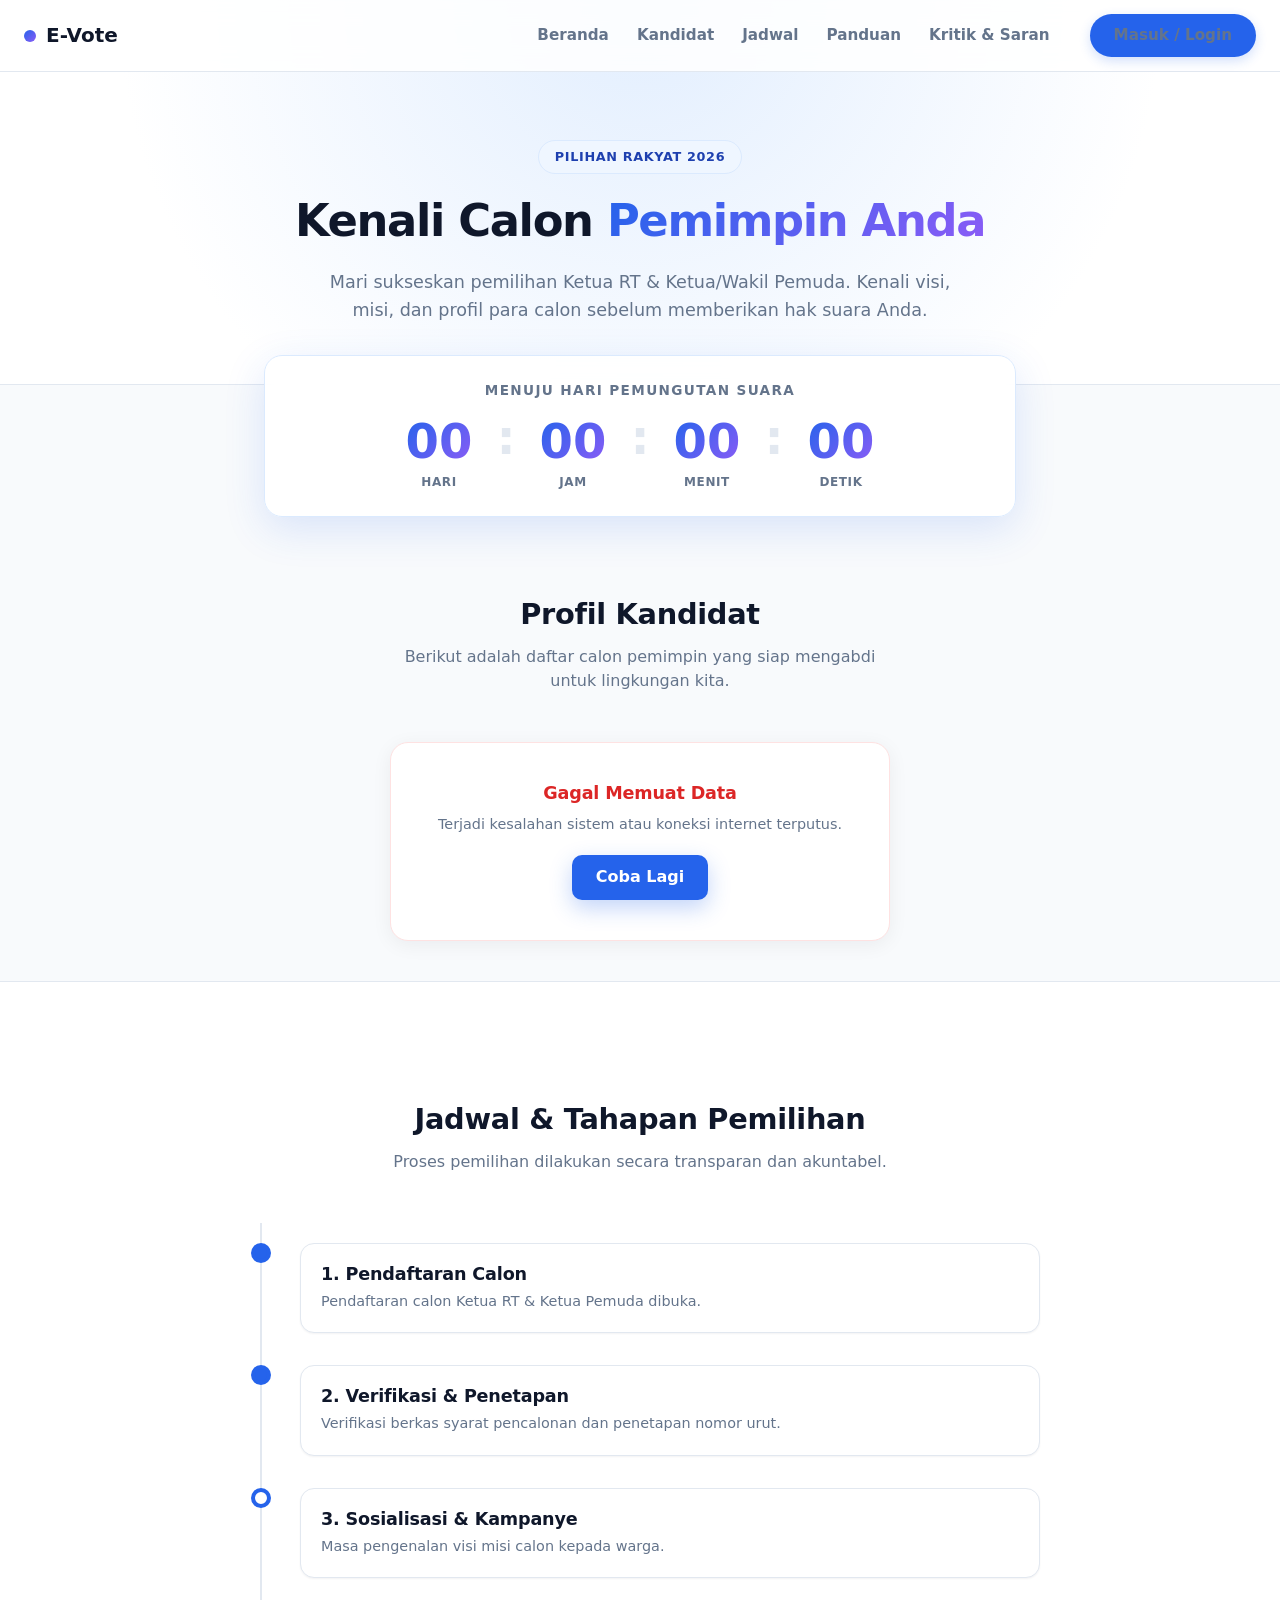
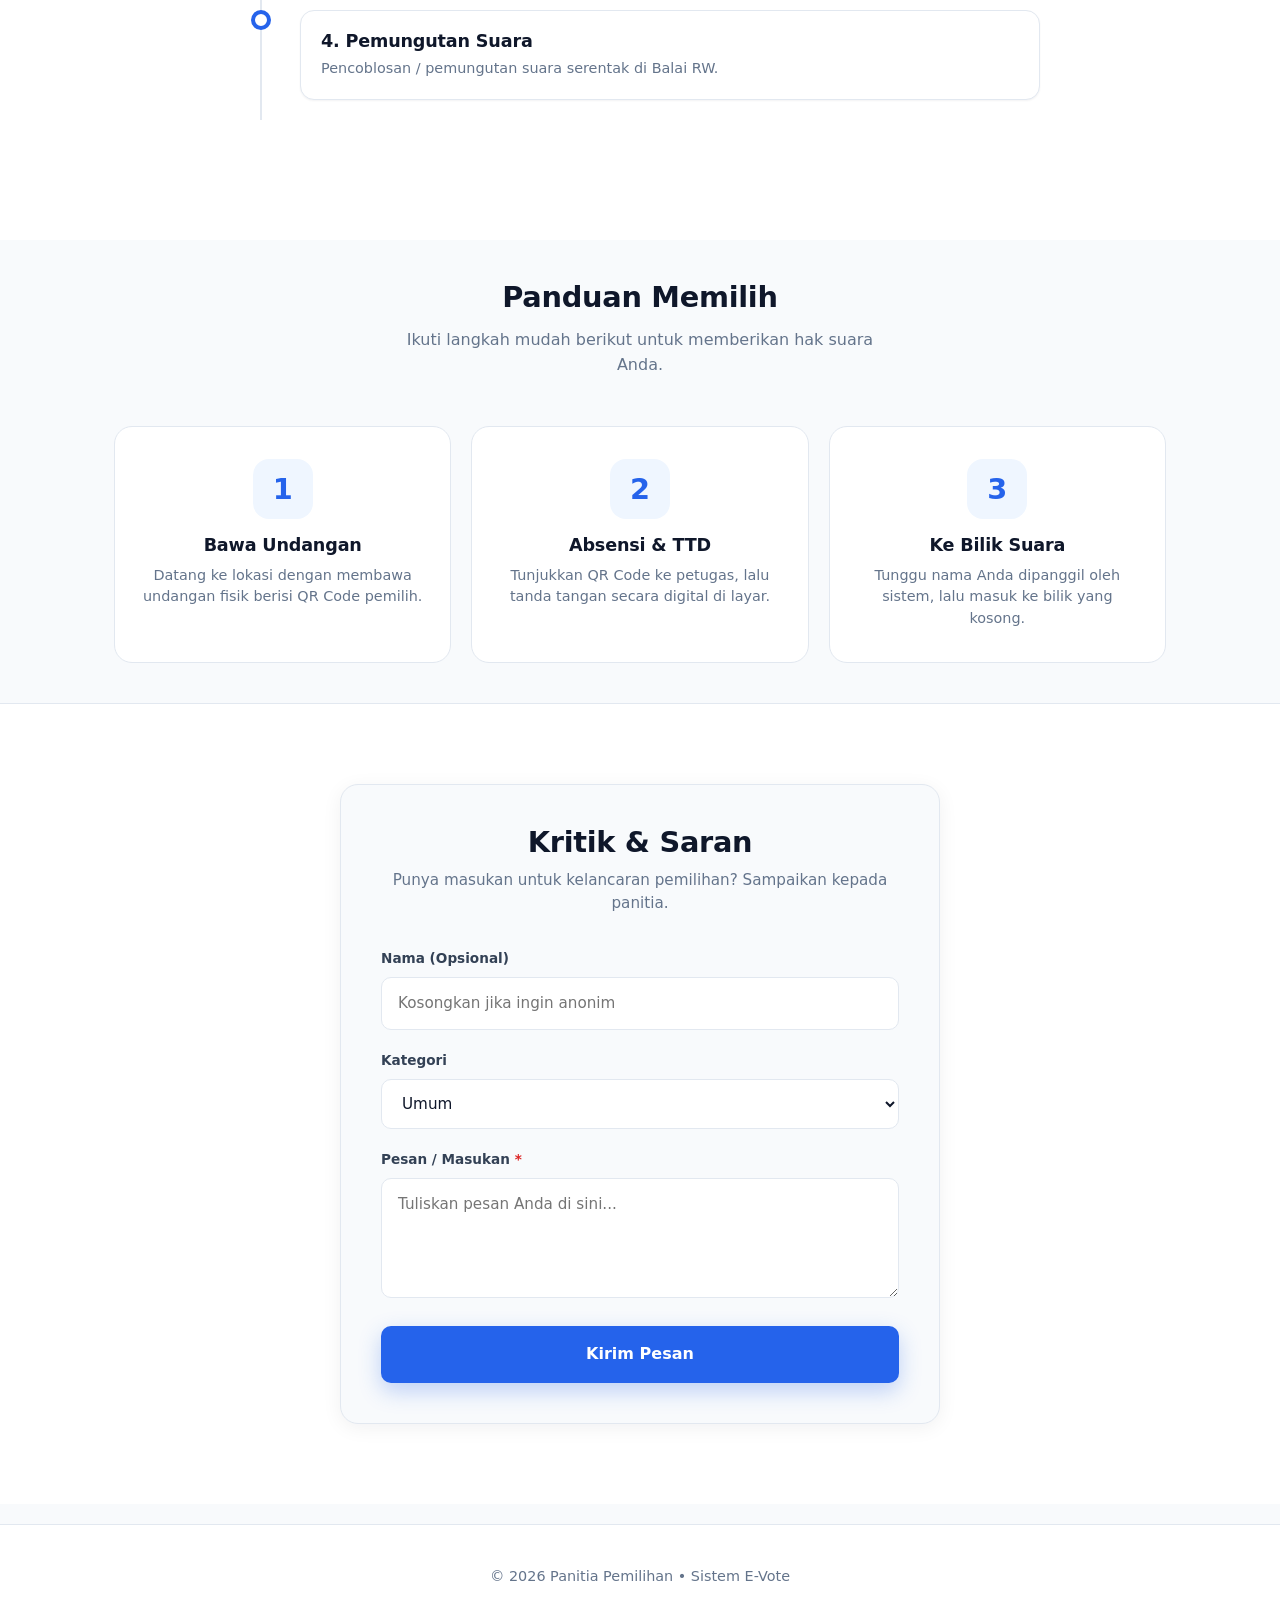
==== commit 663b45cb: "Add files via upload" ====
--- a/index.html
+++ b/index.html
@@ -4,7 +4,12 @@
   <meta charset="UTF-8" />
   <meta name="viewport" content="width=device-width, initial-scale=1, viewport-fit=cover" />
   <meta name="theme-color" content="#2563eb" />
+  <meta name="description" content="E-Vote — Pemilihan Ketua RT / Ketua & Wakil Pemuda. Kenali visi misi calon sebelum memilih." />
+  <meta name="mobile-web-app-capable" content="yes" />
+  <meta name="apple-mobile-web-app-capable" content="yes" />
+
   <title>E-Vote • Pemilihan Ketua Pemuda</title>
+
   <link rel="icon" href="assets/logo.svg" type="image/svg+xml" />
   <link rel="stylesheet" href="css/style.css" />
 
@@ -14,15 +19,21 @@
        ========================================= */
     :root { --nav-height: 72px; }
     html { scroll-behavior: smooth; scroll-padding-top: var(--nav-height); }
-    body { background: #f8fafc; overflow-x: hidden; font-family: 'Inter', sans-serif; }
+    body {
+      background: #f8fafc;
+      overflow-x: hidden;
+      font-family: Inter, system-ui, -apple-system, sans-serif;
+    }
 
     /* --- NAVBAR --- */
     .navbar {
       position: fixed; top: 0; left: 0; right: 0; height: var(--nav-height);
       display: flex; justify-content: space-between; align-items: center;
-      padding: 0 24px; background: rgba(255, 255, 255, 0.85);
+      padding: 0 24px;
+      background: rgba(255, 255, 255, 0.85);
       backdrop-filter: blur(12px); -webkit-backdrop-filter: blur(12px);
-      border-bottom: 1px solid var(--border); z-index: 1000;
+      border-bottom: 1px solid var(--border);
+      z-index: 1000;
       transition: box-shadow 0.3s ease;
     }
     .nav-brand {
@@ -56,6 +67,7 @@
       font-weight: 600; text-decoration: none;
       transition: .2s; margin-left: 12px;
       box-shadow: 0 4px 12px rgba(37, 99, 235, 0.2);
+      display: inline-flex; align-items: center; gap: 6px;
     }
     .login-btn-top:hover {
       background: var(--primary-600); transform: translateY(-1px);
@@ -78,22 +90,37 @@
     .nav-dropdown-menu {
       position: absolute; top: calc(100% + 10px); right: 0;
       background: #fff; border-radius: 12px; border: 1px solid var(--border);
-      box-shadow: var(--shadow-lg); min-width: 200px; padding: 8px;
+      box-shadow: var(--shadow-lg); min-width: 220px; padding: 8px;
       opacity: 0; pointer-events: none; transform: translateY(-10px);
       transition: all 0.2s ease; z-index: 1001;
       display: flex; flex-direction: column;
     }
     .nav-user-dropdown.active .nav-dropdown-menu {
       opacity: 1; pointer-events: auto; transform: translateY(0);
+    }
+    .nav-dropdown-menu .dd-header {
+      padding: 10px 14px; border-bottom: 1px solid var(--border);
+      margin-bottom: 4px;
+    }
+    .nav-dropdown-menu .dd-header strong {
+      display: block; font-size: 0.9rem; color: var(--text);
+      white-space: nowrap; overflow: hidden; text-overflow: ellipsis;
+    }
+    .nav-dropdown-menu .dd-header small {
+      color: var(--muted); font-size: 0.72rem; text-transform: uppercase;
+      letter-spacing: 0.06em; font-weight: 600;
     }
     .nav-dropdown-menu a, .nav-dropdown-menu button {
       display: flex; align-items: center; gap: 10px;
       padding: 10px 14px; border-radius: 8px;
       text-decoration: none; color: var(--text); font-weight: 500;
       font-size: 0.9rem; transition: background 0.15s;
-      width: 100%; text-align: left; border: 0; background: transparent; cursor: pointer;
-    }
-    .nav-dropdown-menu a:hover, .nav-dropdown-menu button:hover { background: #f1f5f9; }
+      width: 100%; text-align: left;
+      border: 0; background: transparent; cursor: pointer;
+    }
+    .nav-dropdown-menu a:hover, .nav-dropdown-menu button:hover {
+      background: #f1f5f9;
+    }
     .nav-dropdown-menu button.danger { color: var(--err); }
     .nav-dropdown-menu button.danger:hover { background: var(--err-soft); }
     .dropdown-divider { height: 1px; background: var(--border); margin: 6px 0; }
@@ -107,7 +134,8 @@
       display: none; position: fixed; top: var(--nav-height); left: 0; right: 0;
       background: #fff; border-bottom: 1px solid var(--border);
       padding: 16px 24px; flex-direction: column; gap: 16px;
-      z-index: 999; box-shadow: 0 10px 20px rgba(0,0,0,0.05);
+      z-index: 999;
+      box-shadow: 0 10px 20px rgba(0,0,0,0.05);
       transform: translateY(-10px); opacity: 0; pointer-events: none;
       transition: all 0.3s ease;
     }
@@ -118,11 +146,22 @@
       text-decoration: none; color: var(--text); font-weight: 600;
       font-size: 1rem; padding: 8px 0;
       border-bottom: 1px solid var(--border); text-align: left;
-      background: transparent; border-left: 0; border-right: 0; border-top: 0; cursor: pointer;
+      background: transparent; cursor: pointer;
+      border-left: 0; border-right: 0; border-top: 0;
     }
     .mobile-menu button.danger { color: var(--err); border: none; }
     .mobile-menu .login-btn-top {
       display: block; text-align: center; margin: 8px 0 0 0; border: none;
+    }
+    .mobile-menu .mob-user-info {
+      padding: 8px 0; border-bottom: 1px solid var(--border);
+    }
+    .mobile-menu .mob-user-info strong {
+      display: block; font-size: 0.95rem;
+    }
+    .mobile-menu .mob-user-info small {
+      color: var(--muted); font-size: 0.72rem;
+      text-transform: uppercase; letter-spacing: 0.06em;
     }
 
     /* --- HERO SECTION --- */
@@ -190,7 +229,7 @@
       color: var(--border); line-height: 1; margin-top: -4px;
     }
     .countdown-done {
-      font-size: 1.5rem; font-weight: 800;
+      font-size: 1.3rem; font-weight: 800;
       color: var(--ok); padding: 12px 0;
     }
 
@@ -276,7 +315,10 @@
       margin-bottom: 8px; animation: pulse 1.5s infinite;
     }
     .skeleton-text.short { width: 80%; }
-    @keyframes pulse { 0%, 100% { opacity: 1; } 50% { opacity: 0.5; } }
+    @keyframes pulse {
+      0%, 100% { opacity: 1; }
+      50% { opacity: 0.5; }
+    }
 
     /* --- ERROR STATE --- */
     .error-state {
@@ -410,9 +452,13 @@
 </head>
 <body>
 
-  <!-- NAVBAR -->
+  <!-- =========================================================
+       NAVBAR
+       ========================================================= -->
   <nav class="navbar" id="navbar">
-    <a href="#hero" class="nav-brand"><span class="dot"></span> E-Vote</a>
+    <a href="#hero" class="nav-brand">
+      <span class="dot"></span> E-Vote
+    </a>
 
     <div class="nav-links">
       <a href="#hero" class="active">Beranda</a>
@@ -428,11 +474,16 @@
       <div class="nav-user-dropdown" id="navUserDropdown" style="display: none;">
         <button class="nav-user-btn" id="navUserBtn" type="button">
           <span id="navUserName">User</span>
-          <svg viewBox="0 0 24 24" fill="none" stroke="currentColor" stroke-width="2" stroke-linecap="round" stroke-linejoin="round">
+          <svg viewBox="0 0 24 24" fill="none" stroke="currentColor"
+               stroke-width="2" stroke-linecap="round" stroke-linejoin="round">
             <polyline points="6 9 12 15 18 9"></polyline>
           </svg>
         </button>
         <div class="nav-dropdown-menu">
+          <div class="dd-header">
+            <strong id="navUserFullName">—</strong>
+            <small id="navUserRole">—</small>
+          </div>
           <a href="#" id="navDashLink">📊 Dashboard</a>
           <div class="dropdown-divider"></div>
           <button id="navLogoutBtn" class="danger" type="button">🚪 Keluar</button>
@@ -454,19 +505,27 @@
     <a href="login.html" class="login-btn-top" id="mobLoginBtn">Masuk / Login</a>
 
     <div id="mobUserMenu" style="display: none; flex-direction: column; gap: 8px;">
+      <div class="mob-user-info">
+        <strong id="mobUserName">—</strong>
+        <small id="mobUserRole">—</small>
+      </div>
       <a href="#" id="mobDashLink">📊 Dashboard</a>
       <button id="mobLogoutBtn" class="danger" type="button">🚪 Keluar</button>
     </div>
   </div>
 
-  <!-- HERO -->
+  <!-- =========================================================
+       HERO
+       ========================================================= -->
   <header class="hero-section" id="hero">
     <span class="hero-badge">PILIHAN RAKYAT 2026</span>
     <h1>Kenali Calon <span>Pemimpin Anda</span></h1>
     <p>Mari sukseskan pemilihan Ketua RT &amp; Ketua/Wakil Pemuda. Kenali visi, misi, dan profil para calon sebelum memberikan hak suara Anda.</p>
   </header>
 
-  <!-- COUNTDOWN TIMER -->
+  <!-- =========================================================
+       COUNTDOWN TIMER
+       ========================================================= -->
   <div class="countdown-wrapper">
     <div class="countdown-box">
       <div class="countdown-title" id="timerTitle">Menuju Hari Pemungutan Suara</div>
@@ -482,19 +541,23 @@
     </div>
   </div>
 
-  <!-- KANDIDAT -->
+  <!-- =========================================================
+       KANDIDAT
+       ========================================================= -->
   <main class="container" id="kandidat">
     <div class="section-header">
       <h2>Profil Kandidat</h2>
       <p>Berikut adalah daftar calon pemimpin yang siap mengabdi untuk lingkungan kita.</p>
     </div>
 
+    <!-- Skeleton loading -->
     <div id="loadingState" class="candidate-grid">
       <div class="skeleton-card"><div class="skeleton-img"></div><div class="skeleton-title"></div><div class="skeleton-text"></div><div class="skeleton-text short"></div></div>
       <div class="skeleton-card"><div class="skeleton-img"></div><div class="skeleton-title"></div><div class="skeleton-text"></div><div class="skeleton-text short"></div></div>
       <div class="skeleton-card"><div class="skeleton-img"></div><div class="skeleton-title"></div><div class="skeleton-text"></div><div class="skeleton-text short"></div></div>
     </div>
 
+    <!-- Error state -->
     <div id="errorState" style="display: none;">
       <div class="error-state">
         <h3>Gagal Memuat Data</h3>
@@ -503,6 +566,7 @@
       </div>
     </div>
 
+    <!-- Candidates area -->
     <div id="candidatesArea" style="display: none;">
       <section id="section-rt" style="display:none; margin-bottom: 48px;">
         <h3 style="font-size: 1.3rem; margin-bottom: 24px; border-left: 4px solid var(--primary); padding-left: 12px;">Calon Ketua RT</h3>
@@ -515,7 +579,9 @@
     </div>
   </main>
 
-  <!-- JADWAL -->
+  <!-- =========================================================
+       JADWAL
+       ========================================================= -->
   <section style="background: #fff; padding: 80px 24px; border-top: 1px solid var(--border);" id="jadwal">
     <div class="container">
       <div class="section-header">
@@ -531,7 +597,9 @@
     </div>
   </section>
 
-  <!-- PANDUAN -->
+  <!-- =========================================================
+       PANDUAN
+       ========================================================= -->
   <section class="container" id="panduan">
     <div class="section-header">
       <h2>Panduan Memilih</h2>
@@ -544,7 +612,9 @@
     </div>
   </section>
 
-  <!-- FEEDBACK -->
+  <!-- =========================================================
+       FEEDBACK
+       ========================================================= -->
   <section class="feedback-section" id="kritik-saran">
     <div class="feedback-box">
       <h2>Kritik &amp; Saran</h2>
@@ -572,10 +642,16 @@
     </div>
   </section>
 
+  <!-- =========================================================
+       FOOTER
+       ========================================================= -->
   <footer class="footer">
     <p>© <span id="year"></span> Panitia Pemilihan • Sistem E-Vote</p>
   </footer>
 
+  <!-- =========================================================
+       SCRIPTS
+       ========================================================= -->
   <script src="js/storage.js"></script>
   <script src="js/api.js"></script>
   <script>
@@ -587,17 +663,21 @@
     if (yearEl) yearEl.textContent = new Date().getFullYear();
 
     /* =========================================
-       1. CEK STATUS LOGIN
+       ROLE → DASHBOARD PATH (✅ + coklit)
        ========================================= */
     function roleToDashPath(role) {
       switch (String(role || '').toLowerCase()) {
         case 'admin':   return 'app.html#/admin';
         case 'petugas': return 'app.html#/petugas';
         case 'bilik':   return 'app.html#/bilik';
+        case 'coklit':  return 'app.html#/coklit';
         default:        return 'app.html';
       }
     }
 
+    /* =========================================
+       NAVBAR USER STATE
+       ========================================= */
     function checkLoginStatus() {
       let loggedIn = false;
       let user = null;
@@ -610,36 +690,55 @@
 
       if (loggedIn && user) {
         const userName = user.name || user.username || 'User';
+        const userRole = (user.role || '').toUpperCase();
         const dashPath = roleToDashPath(user.role);
 
-        // Desktop
+        /* Desktop */
         const loginBtn = document.getElementById('navLoginBtn');
         const userDropdown = document.getElementById('navUserDropdown');
         if (loginBtn) loginBtn.style.display = 'none';
         if (userDropdown) {
           userDropdown.style.display = 'block';
           const nameEl = document.getElementById('navUserName');
-          if (nameEl) nameEl.textContent = userName;
+          if (nameEl) nameEl.textContent = userName.split(' ')[0];
+          const fullEl = document.getElementById('navUserFullName');
+          if (fullEl) fullEl.textContent = userName;
+          const roleEl = document.getElementById('navUserRole');
+          if (roleEl) roleEl.textContent = userRole;
           const dash = document.getElementById('navDashLink');
           if (dash) dash.href = dashPath;
         }
 
-        // Mobile
+        /* Mobile */
         const mobLoginBtn = document.getElementById('mobLoginBtn');
         const mobUserMenu = document.getElementById('mobUserMenu');
         if (mobLoginBtn) mobLoginBtn.style.display = 'none';
         if (mobUserMenu) {
           mobUserMenu.style.display = 'flex';
+          const mobName = document.getElementById('mobUserName');
+          if (mobName) mobName.textContent = userName;
+          const mobRole = document.getElementById('mobUserRole');
+          if (mobRole) mobRole.textContent = userRole;
           const mobDash = document.getElementById('mobDashLink');
           if (mobDash) mobDash.href = dashPath;
         }
 
-        // Logout handler
+        /* Logout handler */
         const logoutHandler = function (e) {
           e.preventDefault();
           const doLogout = function () {
-            try { API.logout(); } catch (_) {}
+            try {
+              if (window.Auth && Auth.logout) {
+                Auth.logout({ redirect: false });
+              } else if (window.API) {
+                API.logout({ redirect: false });
+              }
+              setTimeout(() => location.reload(), 200);
+            } catch (_) {
+              location.reload();
+            }
           };
+
           if (window.UI && UI.confirm) {
             UI.confirm('Keluar dari aplikasi?', { okLabel: 'Ya, Keluar' })
               .then(function (ok) { if (ok) doLogout(); });
@@ -656,7 +755,7 @@
       } else {
         const loginBtn = document.getElementById('navLoginBtn');
         const mobLoginBtn = document.getElementById('mobLoginBtn');
-        if (loginBtn) loginBtn.style.display = 'inline-block';
+        if (loginBtn) loginBtn.style.display = 'inline-flex';
         if (mobLoginBtn) mobLoginBtn.style.display = 'block';
 
         const ud = document.getElementById('navUserDropdown');
@@ -668,7 +767,7 @@
     checkLoginStatus();
 
     /* =========================================
-       2. DROPDOWN TOGGLE
+       DROPDOWN TOGGLE
        ========================================= */
     const navUserBtn = document.getElementById('navUserBtn');
     const navUserDropdown = document.getElementById('navUserDropdown');
@@ -685,7 +784,7 @@
     }
 
     /* =========================================
-       3. COUNTDOWN TIMER
+       COUNTDOWN TIMER
        ========================================= */
     let timerInterval = null;
 
@@ -709,7 +808,7 @@
           if (distance < 0) {
             if (timerInterval) { clearInterval(timerInterval); timerInterval = null; }
             if (timerTitle) timerTitle.textContent = 'Status Pemilihan';
-            timerDisplay.innerHTML = `<div class="countdown-done">PEMUNGUTAN SUARA SEDANG/TELAH BERLANGSUNG</div>`;
+            timerDisplay.innerHTML = `<div class="countdown-done">PEMUNGUTAN SUARA SEDANG / TELAH BERLANGSUNG</div>`;
             return;
           }
           const d = Math.floor(distance / 86400000);
@@ -734,7 +833,7 @@
     loadTimer();
 
     /* =========================================
-       4. MOBILE MENU & SCROLL SPY
+       MOBILE MENU & SCROLL SPY
        ========================================= */
     const menuToggle = document.getElementById('menuToggle');
     const mobileMenu = document.getElementById('mobileMenu');
@@ -753,9 +852,10 @@
       });
     }
 
-    // Scroll spy
+    /* Scroll spy */
     const sections = document.querySelectorAll('section[id], header[id]');
     const navLinks = document.querySelectorAll('.nav-links a[href^="#"]');
+    const navbar = document.getElementById('navbar');
 
     let scrollTick = false;
     window.addEventListener('scroll', function () {
@@ -773,7 +873,6 @@
           link.classList.remove('active');
           if (link.getAttribute('href') === '#' + current) link.classList.add('active');
         });
-        const navbar = document.getElementById('navbar');
         if (navbar) {
           navbar.style.boxShadow = window.scrollY > 10
             ? '0 4px 20px rgba(0,0,0,0.05)'
@@ -783,8 +882,17 @@
     });
 
     /* =========================================
-       5. LOAD CANDIDATES
+       LOAD CANDIDATES
        ========================================= */
+    function API_escape(s) {
+      return String(s == null ? '' : s)
+        .replace(/&/g, '&amp;')
+        .replace(/</g, '&lt;')
+        .replace(/>/g, '&gt;')
+        .replace(/"/g, '&quot;')
+        .replace(/'/g, '&#39;');
+    }
+
     async function loadCandidates() {
       const loader = document.getElementById('loadingState');
       const errorBox = document.getElementById('errorState');
@@ -813,7 +921,7 @@
         return;
       }
 
-      // Small delay for UX (skeleton min 400ms)
+      // Skeleton minimal 400ms agar tidak "flash"
       await new Promise(function (r) { setTimeout(r, 400); });
 
       loader.style.display = 'none';
@@ -849,15 +957,6 @@
         `;
       };
 
-      function API_escape(s) {
-        return String(s == null ? '' : s)
-          .replace(/&/g, '&amp;')
-          .replace(/</g, '&lt;')
-          .replace(/>/g, '&gt;')
-          .replace(/"/g, '&quot;')
-          .replace(/'/g, '&#39;');
-      }
-
       const sectionRT = document.getElementById('section-rt');
       const sectionPemuda = document.getElementById('section-pemuda');
       const gridRT = document.getElementById('grid-rt');
@@ -895,12 +994,12 @@
       }
     }
 
-    // Expose untuk tombol "Coba Lagi"
+    /* Expose untuk tombol "Coba Lagi" */
     window.__evoteReloadCandidates = loadCandidates;
     loadCandidates();
 
     /* =========================================
-       6. SUBMIT FEEDBACK
+       SUBMIT FEEDBACK
        ========================================= */
     const fbForm = document.getElementById('feedbackForm');
     const btnFeedback = document.getElementById('btnSubmitFeedback');
@@ -947,7 +1046,7 @@
     }
 
     /* =========================================
-       7. CLEANUP
+       CLEANUP
        ========================================= */
     window.addEventListener('beforeunload', function () {
       if (timerInterval) { clearInterval(timerInterval); timerInterval = null; }
--- a/css/style.css
+++ b/css/style.css
@@ -1,5 +1,5 @@
 /* ============================================================
-   E-VOTE • style.css
+   E-VOTE • style.css (FULL FIX - FINAL)
    ============================================================ */
 :root {
   --bg:           #f8fafc;
@@ -50,15 +50,14 @@
   font-size: 15px;
   line-height: 1.55;
   -webkit-font-smoothing: antialiased;
+  overflow-x: hidden;
   
-  /* PENCEGAHAN SELEKSI TEKS SAAT TTD DI PC */
   -webkit-user-select: none;
   -moz-user-select: none;
   -ms-user-select: none;
   user-select: none;
 }
 
-/* Izinkan seleksi teks hanya di input/textarea */
 input, textarea, select, .selectable-text {
   -webkit-user-select: text;
   -moz-user-select: text;
@@ -175,124 +174,23 @@
 .booth-row.ready { border-color: #93c5fd; background: linear-gradient(135deg, #eff6ff, #fff); }
 .booth-row.occupied { border-color: #fcd34d; background: linear-gradient(135deg, #fffbeb, #fff); }
 
-/* Dot Indicator (Online/Offline) */
-.dot-indicator {
-  display: inline-block;
-  width: 8px;
-  height: 8px;
-  border-radius: 50%;
-  margin-right: 4px;
-  vertical-align: middle;
-}
-.dot-indicator.online {
-  background-color: var(--ok);
-  box-shadow: 0 0 0 3px rgba(22, 163, 74, 0.2);
-  animation: pulse-online 2s infinite;
-}
-.dot-indicator.offline {
-  background-color: var(--muted-2);
-  box-shadow: 0 0 0 3px rgba(148, 163, 184, 0.2);
-}
+.dot-indicator { display: inline-block; width: 8px; height: 8px; border-radius: 50%; margin-right: 4px; vertical-align: middle; }
+.dot-indicator.online { background-color: var(--ok); box-shadow: 0 0 0 3px rgba(22, 163, 74, 0.2); animation: pulse-online 2s infinite; }
+.dot-indicator.offline { background-color: var(--muted-2); box-shadow: 0 0 0 3px rgba(148, 163, 184, 0.2); }
 @keyframes pulse-online {
   0% { box-shadow: 0 0 0 0 rgba(22, 163, 74, 0.4); }
   70% { box-shadow: 0 0 0 6px rgba(22, 163, 74, 0); }
   100% { box-shadow: 0 0 0 0 rgba(22, 163, 74, 0); }
 }
 
-/* ---------- Invitations (Format Surat Formal) ---------- */
-.invitations-sheet { display: grid; gap: 10px; }
-.invitations-sheet.layout-4 { grid-template-columns: repeat(2, 1fr); }
-.invitations-sheet.layout-2 { grid-template-columns: 1fr; }
-
-.invite { 
-  border: 1px dashed var(--border-strong); 
-  padding: 20px; 
-  background: #fff; 
-  border-radius: var(--radius-sm); 
-  overflow: hidden; 
-}
-.layout-4 .invite { aspect-ratio: 1 / 1.414; }
-.layout-2 .invite { aspect-ratio: 1 / 0.707; }
-
-.invite-inner { 
-  display: flex; 
-  flex-direction: column; 
-  height: 100%; 
-  font-family: 'Times New Roman', Times, serif; 
-  color: #000;
-}
-.kop-surat { 
-  display: flex; 
-  gap: 12px; 
-  align-items: center; 
-  border-bottom: 2px solid #000; 
-  padding-bottom: 10px; 
-  margin-bottom: 20px;
-}
-.layout-2 .kop-surat { padding-bottom: 15px; margin-bottom: 30px; }
-.kop-surat img { width: 60px; height: 60px; object-fit: contain; flex-shrink: 0; }
-.layout-2 .kop-surat img { width: 80px; height: 80px; }
-
-.kop-text { flex: 1; text-align: center; }
-.kop-title { font-weight: bold; font-size: 14px; line-height: 1.2; letter-spacing: 0.5px; }
-.layout-2 .kop-title { font-size: 18px; }
-.kop-sub { font-size: 11px; margin-top: 4px; }
-.layout-2 .kop-sub { font-size: 13px; }
-
-.surat-body { flex: 1; display: flex; flex-direction: column; font-size: 12px; line-height: 1.5; }
-.layout-2 .surat-body { font-size: 14px; line-height: 1.6; }
-
-.surat-header { display: flex; justify-content: space-between; margin-bottom: 20px; }
-.surat-tujuan { text-align: left; }
-.nama-pemilih { font-size: 14px; text-decoration: underline; }
-.layout-2 .nama-pemilih { font-size: 16px; }
-
-.surat-isi p { margin-bottom: 10px; text-align: justify; }
-.surat-tabel { width: 100%; margin-left: 20px; margin-bottom: 15px; font-size: 12px; }
-.layout-2 .surat-tabel { font-size: 14px; margin-bottom: 25px; }
-.surat-tabel td { padding: 2px 0; vertical-align: top; }
-.surat-tabel td:nth-child(2) { width: 10px; }
-
-/* Area Tanda Tangan & QR */
-.surat-ttd {
-  display: flex;
-  justify-content: space-between;
-  align-items: flex-end;
-  margin-top: auto;
-  padding-top: 20px;
-}
-.ttd-box {
-  width: 45%;
-  display: flex;
-  flex-direction: column;
-  align-items: center;
-  justify-content: flex-end;
-  text-align: center;
-}
-.ttd-jabatan { font-size: 12px; margin-bottom: 8px; }
-.layout-2 .ttd-jabatan { font-size: 14px; }
-
-.qr-scan-wrapper { display: flex; flex-direction: column; align-items: center; justify-content: flex-end; }
-.qr-image { width: 85px; height: 85px; display: flex; justify-content: center; align-items: center; }
-.layout-2 .qr-image { width: 110px; height: 110px; }
-.qr-image img, .qr-image canvas { width: 100% !important; height: 100% !important; }
-.qr-code-text { font-size: 11px; font-weight: bold; margin-top: 6px; letter-spacing: 0.5px; }
-.layout-2 .qr-code-text { font-size: 13px; }
-
-.ttd-space { height: 85px; width: 100%; display: flex; align-items: center; justify-content: center; }
-.layout-2 .ttd-space { height: 110px; }
-.ttd-space img { max-height: 100%; max-width: 100%; object-fit: contain; }
-.ttd-nama { font-size: 12px; font-weight: bold; text-decoration: underline; margin-top: 6px; }
-.layout-2 .ttd-nama { font-size: 14px; }
-
-/* ---------- Results ---------- */
-.res-group { margin: 16px 0; }
-.res-group h4 { color: var(--muted); text-transform: uppercase; font-size: .75rem; letter-spacing: .05em; margin-bottom: 8px; }
-.res-bar { display: grid; grid-template-columns: 160px 1fr 60px; gap: 10px; align-items: center; margin: 8px 0; }
+/* ---------- Results (Bar Chart) ---------- */
+.res-group { margin: 20px 0; }
+.res-group h4 { color: var(--muted); text-transform: uppercase; font-size: .75rem; letter-spacing: .05em; margin-bottom: 12px; border-bottom: 1px solid #eee; padding-bottom: 5px; }
+.res-bar { display: grid; grid-template-columns: 160px 1fr 80px; gap: 10px; align-items: center; margin: 8px 0; }
 .res-name { font-size: .88rem; font-weight: 500; overflow: hidden; text-overflow: ellipsis; white-space: nowrap; }
 .res-count { font-weight: 700; text-align: right; font-variant-numeric: tabular-nums; font-size: .95rem; }
-.bar { height: 12px; background: #e2e8f0; border-radius: 999px; overflow: hidden; position: relative; }
-.fill { height: 100%; background: linear-gradient(90deg, #3b82f6, #8b5cf6); transition: width .6s var(--ease); border-radius: inherit; }
+.bar { height: 16px; background: #f1f5f9; border-radius: 999px; overflow: hidden; position: relative; }
+.fill { height: 100%; background: linear-gradient(90deg, #3b82f6, #8b5cf6); transition: width 1s ease-in-out; border-radius: inherit; }
 
 /* ---------- Berita Acara & Candidate ---------- */
 .ba-item { border-left: 3px solid var(--primary); padding: 10px 14px; margin: 10px 0; background: #fafbfc; border-radius: 8px; }
@@ -304,14 +202,14 @@
 .pos-group h4 { color: var(--muted); text-transform: uppercase; font-size: .75rem; letter-spacing: .05em; margin-bottom: 10px; }
 .cand-list { display: grid; grid-template-columns: repeat(auto-fill, minmax(220px, 1fr)); gap: 12px; }
 .cand-item { display: flex; gap: 12px; align-items: center; border: 1.5px solid var(--border); border-radius: 12px; padding: 12px; cursor: pointer; transition: var(--transition); background: #fff; position: relative; }
-.cand-item input[type="radio"] { position: absolute; opacity: 0; pointer-events: none; width: 0; height: 0; }
+.cand-item input[type="radio"], .cand-item input[type="checkbox"] { position: absolute; opacity: 0; pointer-events: none; width: 0; height: 0; }
 .cand-item:hover { border-color: var(--primary-soft); background: #fafcff; }
 .cand-item:has(input:checked) { border-color: var(--primary); background: var(--primary-50); box-shadow: 0 0 0 3px rgba(37, 99, 235, .1); }
 .cand-item:has(input:checked)::after { content: '✓'; position: absolute; top: 8px; right: 10px; width: 22px; height: 22px; background: var(--primary); color: #fff; border-radius: 50%; display: grid; place-items: center; font-size: .75rem; font-weight: 800; }
 .cand-item img { width: 52px; height: 52px; border-radius: 50%; object-fit: cover; background: #e2e8f0; flex-shrink: 0; border: 2px solid #fff; box-shadow: var(--shadow-sm); }
 .cand-item strong { display: block; font-size: .92rem; }
 
-/* ---------- Landing (index.html) ---------- */
+/* ---------- Landing (Login) ---------- */
 .landing { min-height: 100vh; display: grid; place-items: center; background: radial-gradient(circle at 20% 10%, rgba(219, 234, 254, .7), transparent 45%), radial-gradient(circle at 80% 90%, rgba(237, 233, 254, .7), transparent 45%), var(--bg); padding: 24px; }
 .hero { width: 100%; max-width: 440px; }
 .brand { text-align: center; margin-bottom: 24px; }
@@ -322,20 +220,18 @@
 .login-card label { display: block; margin: 12px 0; font-size: .85rem; color: var(--muted); font-weight: 500; }
 .login-card input { margin-top: 6px; }
 .login-card button[type="submit"] { width: 100%; margin-top: 12px; padding: 13px; }
-.msg { margin-top: 12px; font-size: .88rem; min-height: 18px; }
-.msg.error { color: var(--err); }
-.msg.success { color: var(--ok); }
 .footer { text-align: center; color: var(--muted); margin-top: 20px; font-size: .8rem; }
 
-/* ---------- App Shell ---------- */
-#app { display: grid; grid-template-columns: var(--sidebar-w) 1fr; min-height: 100vh; }
-.sidebar { background: var(--bg-elev); border-right: 1px solid var(--border); display: flex; flex-direction: column; padding: 18px 14px; position: sticky; top: 0; height: 100vh; overflow-y: auto; z-index: 50; }
-.brand-mini {
-  font-weight: 700; font-size: 1.05rem; margin-bottom: 22px; display: flex; align-items: center; gap: 8px;
-  padding: 0 6px; letter-spacing: -.01em; text-decoration: none; color: var(--text);
-  transition: opacity 0.2s ease, transform 0.2s ease;
-}
-.brand-mini:hover { opacity: 0.75; transform: scale(0.98); color: var(--text); }
+/* ---------- App Shell (Dashboard) ---------- */
+#app { display: flex; min-height: 100vh; width: 100%; overflow-x: hidden; }
+.sidebar {
+  width: var(--sidebar-w); flex-shrink: 0; background: #fff; border-right: 1px solid var(--border);
+  display: flex; flex-direction: column; padding: 20px 16px; position: fixed; top: 0; bottom: 0; left: 0; z-index: 50; overflow-y: auto;
+}
+.main { flex: 1; margin-left: var(--sidebar-w); padding: 24px 32px; min-width: 0; display: flex; flex-direction: column; }
+
+.brand-mini { font-weight: 700; font-size: 1.05rem; margin-bottom: 22px; display: flex; align-items: center; gap: 8px; padding: 0 6px; letter-spacing: -.01em; text-decoration: none; color: var(--text); transition: opacity 0.2s ease; }
+.brand-mini:hover { opacity: 0.75; }
 .brand-mini .dot { width: 10px; height: 10px; background: linear-gradient(135deg, var(--primary), var(--purple)); border-radius: 50%; box-shadow: 0 0 0 4px rgba(37, 99, 235, .12); }
 
 #nav { flex: 1; }
@@ -349,32 +245,29 @@
 .userbox small { color: var(--muted); display: block; margin-bottom: 10px; text-transform: uppercase; font-size: .7rem; letter-spacing: .06em; }
 .userbox button { width: 100%; }
 
-.main { padding: 24px 28px; overflow-x: hidden; min-width: 0; }
-.topbar { display: flex; justify-content: space-between; align-items: center; margin-bottom: 22px; gap: 12px; }
-.topbar h2 { margin: 0; }
-
-/* --- TOPBAR ACTIONS (Refresh & Clock) --- */
-.topbar-actions { display: flex; gap: 10px; align-items: center; }
+.topbar { display: flex; justify-content: space-between; align-items: center; margin-bottom: 24px; gap: 16px; flex-wrap: wrap; }
+.topbar h2 { margin: 0; font-size: 1.5rem; font-weight: 700; }
+.topbar-actions { display: flex; align-items: center; gap: 12px; }
 #btnGlobalRefresh { padding: 8px 12px; font-size: 0.9rem; display: flex; align-items: center; gap: 6px; transition: all 0.2s ease; }
 #btnGlobalRefresh svg { width: 16px; height: 16px; transition: transform 0.5s ease; }
 #btnGlobalRefresh.loading svg { animation: spin 1s linear infinite; }
 @keyframes spin { 100% { transform: rotate(360deg); } }
 
 .clock { color: var(--muted); font-variant-numeric: tabular-nums; font-size: .88rem; background: #fff; padding: 8px 14px; border-radius: 999px; border: 1px solid var(--border); white-space: nowrap; }
-.view { min-height: 200px; }
+.view { min-height: 200px; width: 100%; flex: 1; }
 .mobile-only { display: none; }
 
 /* ---------- Toast & Modal ---------- */
-.toast-wrap { position: fixed; bottom: 20px; left: 50%; transform: translateX(-50%); display: flex; flex-direction: column; gap: 8px; z-index: 2000; pointer-events: none; max-width: calc(100% - 32px); align-items: center; }
-.toast { display: flex; align-items: center; gap: 10px; background: #0f172a; color: #fff; padding: 11px 18px; border-radius: 12px; box-shadow: var(--shadow-lg); font-size: .92rem; font-weight: 500; opacity: 0; transform: translateY(12px); transition: opacity .25s var(--ease), transform .25s var(--ease); pointer-events: auto; max-width: 100%; word-break: break-word; }
+.toast-wrap { position: fixed; bottom: 20px; left: 50%; transform: translateX(-50%); display: flex; flex-direction: column; gap: 8px; z-index: 2000; pointer-events: none; align-items: center; }
+.toast { display: flex; align-items: center; gap: 10px; background: #0f172a; color: #fff; padding: 11px 18px; border-radius: 12px; box-shadow: var(--shadow-lg); font-size: .92rem; font-weight: 500; opacity: 0; transform: translateY(12px); transition: opacity .25s var(--ease), transform .25s var(--ease); pointer-events: auto; }
 .toast.show { opacity: 1; transform: translateY(0); }
-.toast-icon { width: 22px; height: 22px; border-radius: 50%; display: grid; place-items: center; font-weight: 800; font-size: .78rem; flex-shrink: 0; background: rgba(255, 255, 255, .18); }
+.toast-icon { width: 22px; height: 22px; border-radius: 50%; display: grid; place-items: center; font-weight: 800; font-size: .78rem; background: rgba(255,255,255,.18); }
 .toast-success { background: #15803d; }
 .toast-error { background: #b91c1c; }
 .toast-warn { background: #b45309; }
 .toast-info { background: #1e293b; }
 
-.modal-backdrop { position: fixed; inset: 0; background: rgba(15, 23, 42, .5); backdrop-filter: blur(4px); display: grid; place-items: center; opacity: 0; pointer-events: none; transition: opacity var(--transition); z-index: 1000; padding: 16px; }
+.modal-backdrop { position: fixed; inset: 0; background: rgba(15,23,42,.5); backdrop-filter: blur(4px); display: grid; place-items: center; opacity: 0; pointer-events: none; transition: opacity var(--transition); z-index: 1000; padding: 16px; }
 .modal-backdrop.show { opacity: 1; pointer-events: auto; }
 .modal { background: var(--card); border-radius: var(--radius-lg); box-shadow: var(--shadow-lg); width: 100%; max-width: 480px; max-height: 90vh; display: flex; flex-direction: column; overflow: hidden; transform: translateY(10px) scale(.98); opacity: 0; transition: transform .25s var(--ease), opacity .25s var(--ease); }
 .modal-backdrop.show .modal { transform: translateY(0) scale(1); opacity: 1; }
@@ -387,12 +280,7 @@
 .modal-body { padding: 18px 20px; overflow-y: auto; }
 .modal-foot { display: flex; justify-content: flex-end; gap: 8px; padding: 14px 20px; border-top: 1px solid var(--border); background: #fafbfc; }
 
-/* ---------- Spinner & Skeleton ---------- */
-[data-loading] { position: relative; }
-.ui-spinner-wrap { position: absolute; inset: 0; display: grid; place-items: center; background: rgba(255, 255, 255, .72); backdrop-filter: blur(2px); border-radius: inherit; z-index: 5; }
-.ui-spinner { width: 32px; height: 32px; border: 3px solid var(--border); border-top-color: var(--primary); border-radius: 50%; animation: spin .8s linear infinite; }
-@keyframes spin { to { transform: rotate(360deg); } }
-
+/* ---------- Skeleton & Spinner ---------- */
 .skeleton { display: flex; flex-direction: column; gap: 10px; padding: 4px 0; }
 .sk-line { height: 14px; border-radius: 6px; background: linear-gradient(90deg, #f1f5f9 25%, #e2e8f0 37%, #f1f5f9 63%); background-size: 400% 100%; animation: sk-shimmer 1.4s ease infinite; }
 .sk-line:nth-child(2) { width: 82%; }
@@ -400,79 +288,113 @@
 .sk-line:nth-child(4) { width: 74%; }
 @keyframes sk-shimmer { 0% { background-position: 100% 50%; } 100% { background-position: 0 50%; } }
 
-/* ---------- Print & Responsive ---------- */
+.ui-spinner-wrap { position: absolute; inset: 0; display: grid; place-items: center; background: rgba(255, 255, 255, .72); backdrop-filter: blur(2px); border-radius: inherit; z-index: 5; }
+.ui-spinner { width: 32px; height: 32px; border: 3px solid var(--border); border-top-color: var(--primary); border-radius: 50%; animation: spin .8s linear infinite; }
+
+/* =========================================================
+   INVITATIONS (PREVIEW LAYAR)
+   ========================================================= */
+#invPreviewContainer { width: 100%; overflow-x: auto; padding: 20px 0; background: #e2e8f0; border-radius: 8px; margin-top: 16px; }
+.preview-zoom { zoom: 0.75; min-width: max-content; }
+
+.invitations-sheet { display: grid; gap: 20px; justify-content: center; padding: 20px; }
+.invitations-sheet.layout-1 { grid-template-columns: 1fr; max-width: 210mm; }
+.invitations-sheet.layout-2 { grid-template-columns: repeat(2, 1fr); max-width: 210mm; }
+.invitations-sheet.layout-4 { grid-template-columns: repeat(2, 1fr); max-width: 210mm; }
+
+.invite-wrapper { position: relative; overflow: hidden; background: #fff; box-shadow: 0 4px 10px rgba(0,0,0,0.1); aspect-ratio: 1 / 1.414; border: 1px solid #94a3b8; }
+.invite { width: 794px; height: 1122px; background: #fff; position: absolute; top: 0; left: 0; transform-origin: top left; display: flex; }
+
+.layout-1 .invite { transform: scale(1); }
+.layout-2 .invite { transform: scale(0.5); }
+.layout-4 .invite { transform: scale(0.5); }
+.layout-1 .invite-wrapper { height: 1122px; }
+.layout-2 .invite-wrapper { height: 561px; }
+.layout-4 .invite-wrapper { height: 561px; }
+
+.invite-inner { width: 100%; height: 100%; padding: 15mm 20mm; font-family: 'Times New Roman', Times, serif; color: #000; box-sizing: border-box; display: flex; flex-direction: column; }
+.kop-surat { display: flex; gap: 16px; align-items: center; border-bottom: 3px solid #000; padding-bottom: 12px; margin-bottom: 20px; flex-shrink: 0; }
+.kop-surat img { width: 80px; height: 80px; object-fit: contain; }
+.kop-text { flex: 1; text-align: center; }
+.kop-title { font-weight: bold; font-size: 18px; line-height: 1.2; }
+.kop-sub { font-size: 14px; margin-top: 2px; }
+.surat-body { flex: 1; display: flex; flex-direction: column; font-size: 15px; line-height: 1.6; }
+.surat-header { display: flex; flex-direction: column; margin-bottom: 20px; }
+.hal-undangan { margin-bottom: 15px; }
+.kepada-yth { margin-left: 50%; }
+.nama-pemilih { font-weight: bold; font-size: 17px; text-decoration: underline; margin-top: 5px; }
+.di-tempat { margin-left: 50%; margin-top: 10px; }
+.surat-isi p { margin-bottom: 10px; text-align: justify; }
+.surat-tabel { width: 100%; margin-bottom: 15px; margin-left: 15px; font-size: 15px; }
+.surat-tabel td { padding: 3px 0; vertical-align: top; }
+.surat-tabel td.label { width: 100px; }
+.surat-tabel td:nth-child(2) { width: 15px; }
+.surat-ttd { display: flex; justify-content: space-between; align-items: flex-end; margin-top: auto; padding-top: 20px; flex-shrink: 0; }
+.ttd-box { display: flex; flex-direction: column; align-items: center; text-align: center; width: 45%; }
+.qr-image { width: 110px; height: 110px; display: flex; justify-content: center; align-items: center; }
+.qr-image img, .qr-image canvas { width: 100% !important; height: 100% !important; object-fit: contain; }
+.ttd-jabatan { font-size: 15px; margin-bottom: 10px; }
+.ttd-space { height: 90px; width: 100%; display: flex; align-items: center; justify-content: center; }
+.ttd-space img { max-height: 100%; max-width: 100%; object-fit: contain; }
+.ttd-nama { font-size: 15px; font-weight: bold; text-decoration: underline; margin-top: 5px; }
+
+/* ==========================================
+   PRINT SETTINGS
+   ========================================== */
 @media print {
-  @page { size: A4; margin: 0; }
-  body { background: #fff; font-size: 12px; }
+  @page { size: A4 portrait; margin: 0; }
+  body, html { background: #fff !important; margin: 0 !important; padding: 0 !important; width: 100% !important; overflow: hidden !important; }
   
-  .sidebar, .topbar, .toast-wrap, .modal-backdrop, .no-print, .btn-primary, .btn-ghost, .btn-danger, select { 
-    display: none !important; 
-  }
-
-  #app { display: block !important; min-height: auto; }
-  .main { padding: 0 !important; margin: 0; }
-  .view { min-height: auto; }
-  .card { box-shadow: none; border: none; padding: 0; margin: 0; background: transparent; }
+  .sidebar, .topbar, .no-print, .btn-primary, .btn-ghost, .btn-danger, #invPagination, .hint, select, .card { display: none !important; }
+  #app { display: block !important; margin: 0 !important; padding: 0 !important; }
+  .main { margin: 0 !important; padding: 0 !important; display: block !important; }
+  #invPreviewContainer { padding: 0 !important; overflow: visible !important; background: transparent !important; }
   
-  body:has(.invitations-sheet) .view > .card > .row-between { display: none !important; }
-  
-  #invPrintArea { padding: 0 !important; background: transparent !important; }
-
-  body:has(.layout-4) .invitations-sheet.layout-4 {
-    display: grid !important;
-    grid-template-columns: 105mm 105mm;
-    grid-auto-rows: 148.5mm;
-    gap: 0;
-  }
-  body:has(.layout-4) .layout-4 .invite {
-    width: 105mm;
-    height: 148.5mm;
-    aspect-ratio: auto;
-    border: 1px dashed #ddd;
-    padding: 8mm;
-    break-inside: avoid;
-    page-break-inside: avoid;
-    border-radius: 0;
-    box-sizing: border-box;
-  }
-
-  body:has(.layout-2) .invitations-sheet.layout-2 {
-    display: grid !important;
-    grid-template-columns: 210mm;
-    grid-auto-rows: 148.5mm; 
-    gap: 0;
-  }
-  body:has(.layout-2) .layout-2 .invite {
-    width: 210mm;
-    height: 148.5mm;
-    aspect-ratio: auto;
-    border: 1px dashed #ddd;
-    padding: 15mm;
-    break-inside: avoid;
-    page-break-inside: avoid;
-    border-radius: 0;
-    box-sizing: border-box;
-  }
-
-  .qr-image { width: 70px; height: 70px; }
-  .layout-2 .qr-image { width: 100px; height: 100px; }
-  .ttd-space { height: 70px; }
-  .layout-2 .ttd-space { height: 100px; }
-  
-  .res-bar { grid-template-columns: 120px 1fr 50px; }
-  .fill { background: #333 !important; }
-}
-
+  .preview-zoom { zoom: 1 !important; }
+  .invitations-sheet { display: grid !important; gap: 0 !important; padding: 0 !important; margin: 0 !important; background: transparent !important; max-width: none !important; width: 210mm !important; }
+  .invite-wrapper { box-shadow: none !important; border: 1px dashed #ccc !important; page-break-inside: avoid; break-inside: avoid; overflow: hidden !important; position: relative !important; }
+  .invite { position: absolute !important; top: 0 !important; left: 0 !important; transform: none !important; zoom: 1 !important; display: flex !important; }
+
+  .layout-1 { grid-template-columns: 1fr !important; }
+  .layout-1 .invite-wrapper { width: 210mm; height: 297mm; }
+  .layout-1 .invite { width: 210mm !important; height: 280mm !important; }
+  .layout-1 .invite-inner { width: 210mm !important; height: 280mm !important; }
+
+  .layout-2 { grid-template-columns: repeat(2, 105mm) !important; }
+  .layout-2 .invite-wrapper { width: 105mm; height: 148.5mm; }
+  .layout-2 .invite { width: 105mm !important; height: 140mm !important; }
+  .layout-2 .invite-inner { width: 105mm !important; height: 140mm !important; padding: 5mm 8mm !important; }
+
+  .layout-4 { grid-template-columns: repeat(2, 105mm) !important; }
+  .layout-4 .invite-wrapper { width: 105mm; height: 148.5mm; }
+  .layout-4 .invite { width: 105mm !important; height: 140mm !important; }
+  .layout-4 .invite-inner { width: 105mm !important; height: 140mm !important; padding: 5mm 8mm !important; }
+
+  .invite-inner { font-size: 11px !important; line-height: 1.2 !important; display: flex; flex-direction: column; box-sizing: border-box; }
+  .kop-surat { margin-bottom: 8px !important; padding-bottom: 5px !important; border-bottom-width: 2px !important; }
+  .kop-surat img { width: 40px !important; height: 40px !important; }
+  .kop-title { font-size: 12px !important; }
+  .kop-sub { font-size: 9px !important; }
+  .surat-header { margin-bottom: 8px !important; }
+  .nama-pemilih { font-size: 12px !important; }
+  .di-tempat { margin-top: 4px !important; }
+  .surat-tabel { margin-bottom: 5px !important; font-size: 11px !important; }
+  .surat-tabel td { padding: 1px 0 !important; }
+  .surat-ttd { padding-top: 5px !important; margin-top: auto !important; }
+  .qr-image { width: 60px !important; height: 60px !important; }
+  .ttd-jabatan { font-size: 11px !important; margin-bottom: 2px !important; }
+  .ttd-space { height: 40px !important; }
+  .ttd-space img { max-height: 40px !important; }
+  .ttd-nama { font-size: 11px !important; }
+}
+
+/* ---------- Responsive Layar ---------- */
 @media (max-width: 900px) {
-  #app { grid-template-columns: 1fr; }
-  .sidebar { position: fixed; left: calc(-1 * var(--sidebar-w)); top: 0; bottom: 0; width: var(--sidebar-w); transition: left .25s var(--ease); box-shadow: var(--shadow-lg); }
-  .sidebar.open { left: 0; }
-  .mobile-only { display: inline-flex; }
-  .main { padding: 16px; }
-  .res-bar { grid-template-columns: 110px 1fr 48px; gap: 8px; }
-  .res-name { font-size: .82rem; }
-  .invitations-sheet { grid-template-columns: 1fr; }
-  .cand-list { grid-template-columns: 1fr; }
+  .sidebar { transform: translateX(-100%); transition: transform .3s ease; }
+  .sidebar.open { transform: translateX(0); }
+  .main { margin-left: 0; padding: 16px; }
+  .mobile-only { display: inline-flex !important; }
+  .preview-zoom { zoom: 0.5; }
 }
 
 @media (max-width: 600px) {
@@ -484,15 +406,8 @@
   .clock { font-size: .78rem; padding: 6px 10px; }
   .btn-primary, .btn-ghost, .btn-danger { padding: 10px 14px; font-size: .88rem; }
   .modal { max-width: 100%; }
-  .modal-body { padding: 14px 16px; }
-  .modal-head { padding: 14px 16px; }
-  .modal-foot { padding: 12px 16px; }
-  .inv-head { flex-direction: column; gap: 2px; }
-  
   .mobile-hide { display: none !important; }
   #btnGlobalRefresh { padding: 8px; border-radius: 50%; }
-  .topbar-actions { gap: 6px; }
-  
   .booth-row { flex-wrap: wrap; }
   .booth-row .hint { margin-left: 0 !important; width: 100%; margin-top: 4px !important; }
   .booth-row .row { margin-left: 0 !important; width: 100%; justify-content: flex-end; margin-top: 8px; }
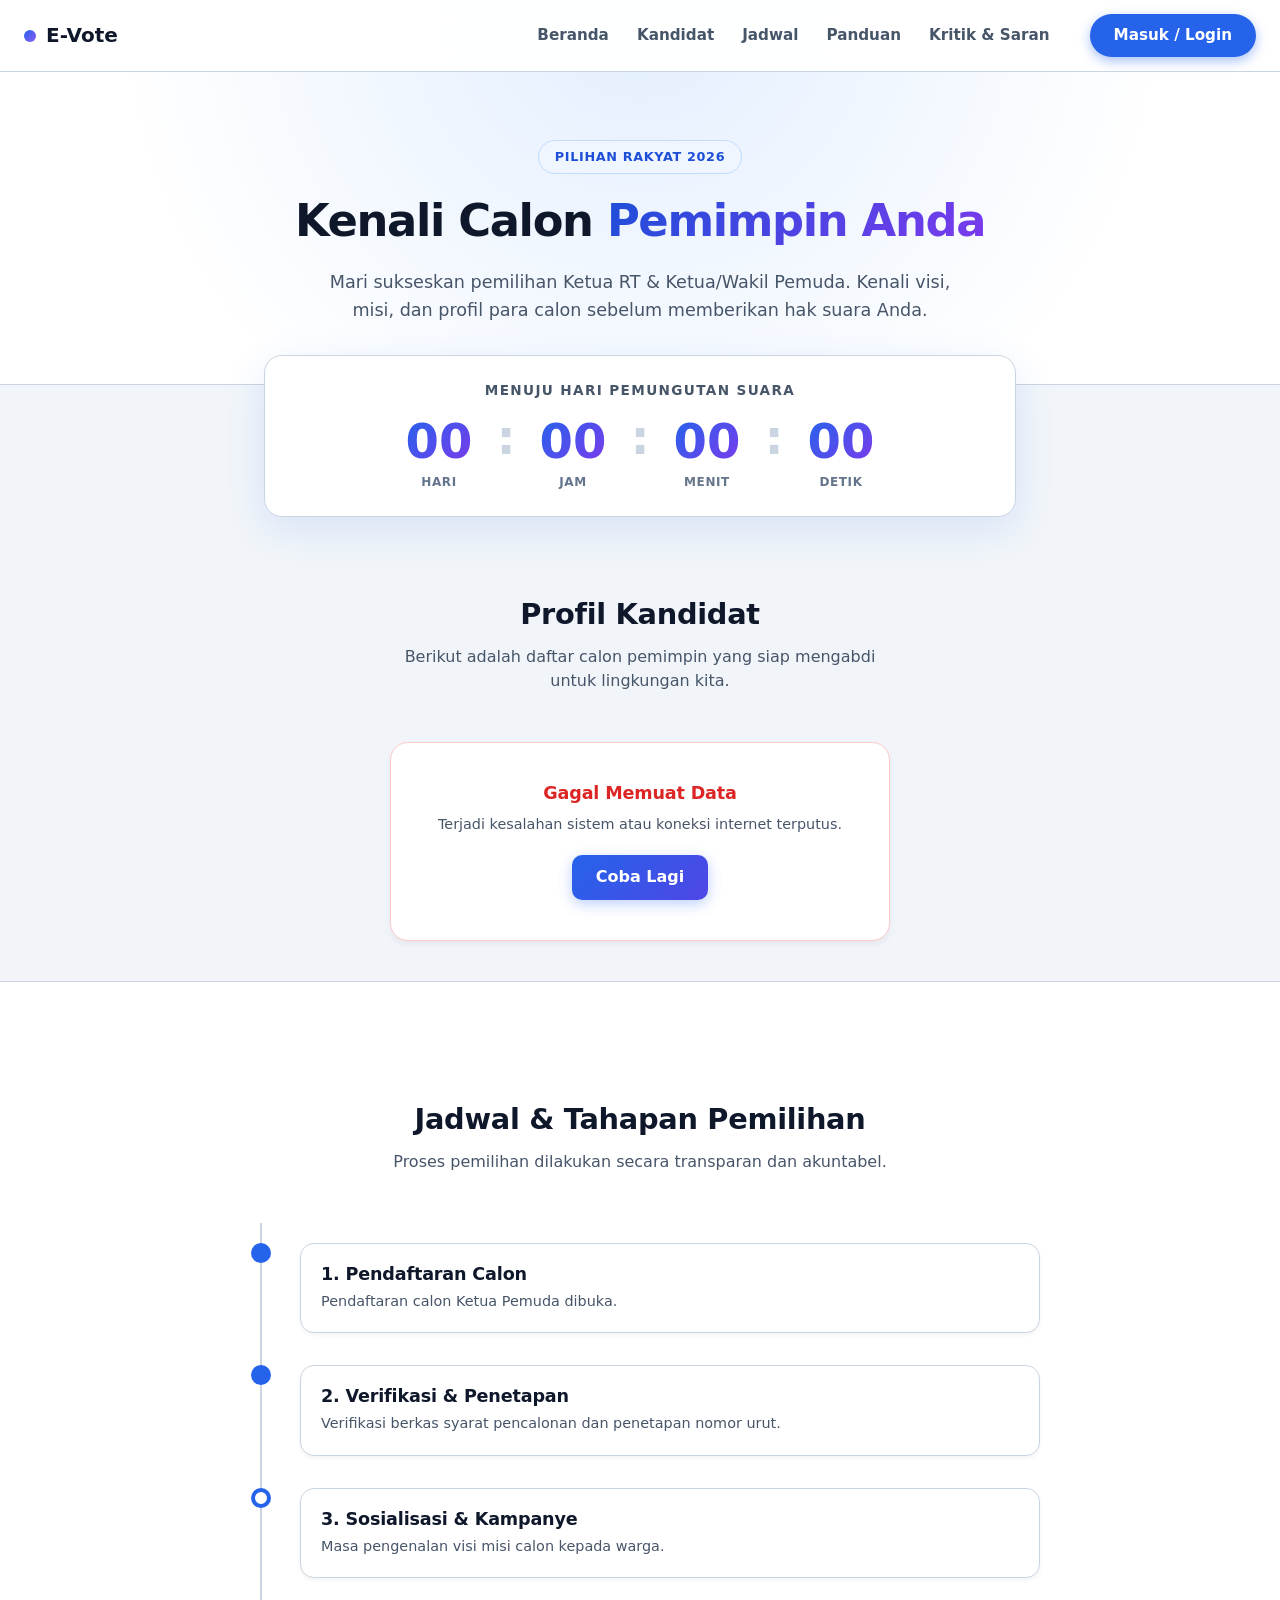
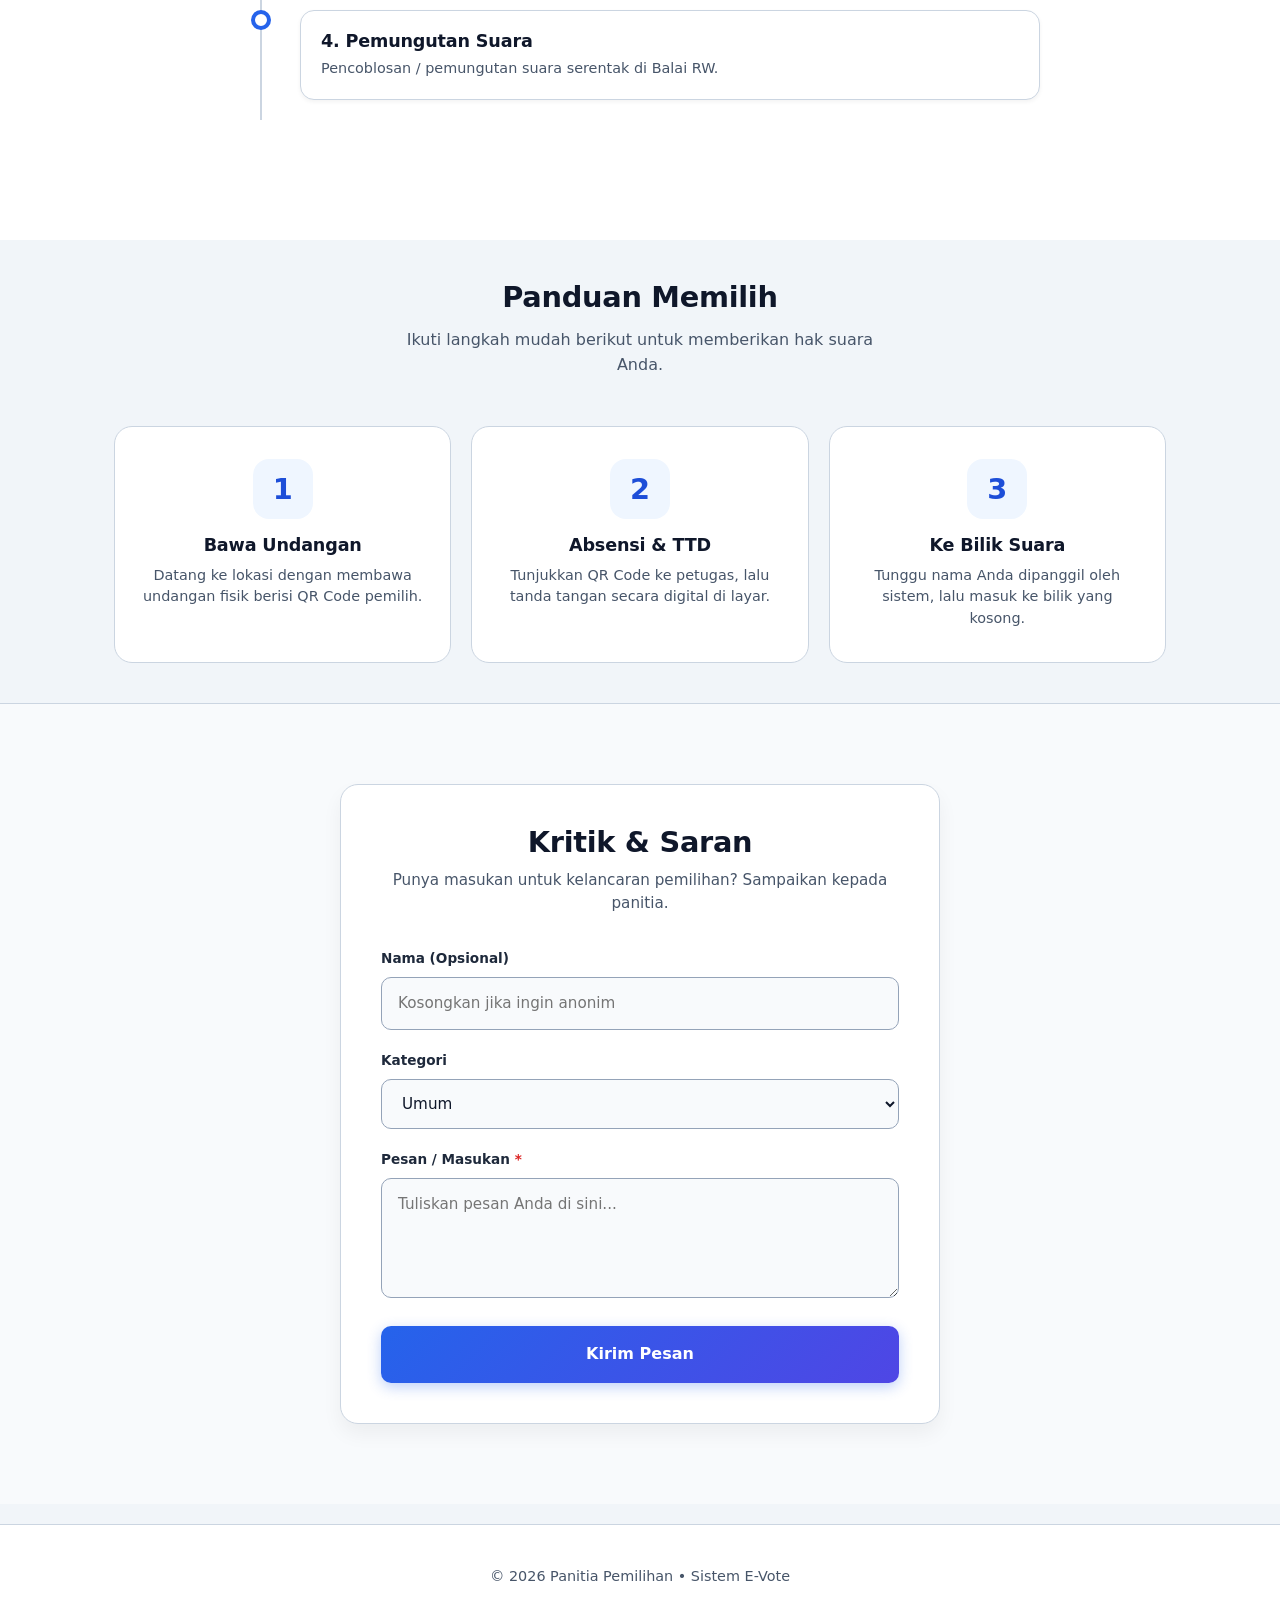
==== commit 3f87b5d3: "Add files via upload" ====
--- a/index.html
+++ b/index.html
@@ -15,12 +15,14 @@
 
   <style>
     /* =========================================
-       LANDING PAGE STYLES
+       LANDING PAGE STYLES (HIGH CONTRAST FIX)
        ========================================= */
     :root { --nav-height: 72px; }
     html { scroll-behavior: smooth; scroll-padding-top: var(--nav-height); }
+    
+    /* ✅ Background lebih gelap agar kartu putih menonjol */
     body {
-      background: #f8fafc;
+      background: #f1f5f9 !important;
       overflow-x: hidden;
       font-family: Inter, system-ui, -apple-system, sans-serif;
     }
@@ -30,67 +32,79 @@
       position: fixed; top: 0; left: 0; right: 0; height: var(--nav-height);
       display: flex; justify-content: space-between; align-items: center;
       padding: 0 24px;
-      background: rgba(255, 255, 255, 0.85);
+      background: rgba(255, 255, 255, 0.95);
       backdrop-filter: blur(12px); -webkit-backdrop-filter: blur(12px);
-      border-bottom: 1px solid var(--border);
+      border-bottom: 1px solid #cbd5e1;
       z-index: 1000;
       transition: box-shadow 0.3s ease;
     }
     .nav-brand {
       display: flex; align-items: center; gap: 10px;
       font-weight: 800; font-size: 1.25rem;
-      text-decoration: none; color: var(--text);
+      text-decoration: none; color: #0f172a;
     }
     .nav-brand .dot {
       width: 12px; height: 12px;
-      background: linear-gradient(135deg, var(--primary), var(--purple));
+      background: linear-gradient(135deg, #2563eb, #8b5cf6);
       border-radius: 50%;
     }
 
     .nav-links { display: flex; gap: 28px; align-items: center; }
     .nav-links a {
-      text-decoration: none; color: var(--muted); font-weight: 600;
+      text-decoration: none; color: #475569; font-weight: 600;
       font-size: 0.95rem; transition: color 0.2s ease;
       position: relative;
     }
-    .nav-links a:hover, .nav-links a.active { color: var(--primary); }
+    .nav-links a:hover, .nav-links a.active { color: #2563eb; }
     .nav-links a::after {
       content: ''; position: absolute; bottom: -6px; left: 0;
-      width: 0%; height: 2px; background: var(--primary);
+      width: 0%; height: 2px; background: #2563eb;
       transition: width 0.3s ease; border-radius: 2px;
     }
     .nav-links a:hover::after, .nav-links a.active::after { width: 100%; }
 
+    /* ✅ PERBAIKAN: Tombol Login Putih Solid & Tegas */
     .login-btn-top {
-      background: var(--primary); color: #fff;
-      padding: 10px 24px; border-radius: 999px;
-      font-weight: 600; text-decoration: none;
-      transition: .2s; margin-left: 12px;
-      box-shadow: 0 4px 12px rgba(37, 99, 235, 0.2);
-      display: inline-flex; align-items: center; gap: 6px;
-    }
-    .login-btn-top:hover {
-      background: var(--primary-600); transform: translateY(-1px);
-      box-shadow: 0 6px 16px rgba(37, 99, 235, 0.3); color: #fff;
+      background: #2563eb !important; 
+      color: #ffffff !important;      
+      padding: 10px 24px;
+      border-radius: 999px;
+      font-weight: 700 !important;
+      text-decoration: none;
+      transition: .2s;
+      margin-left: 12px;
+      box-shadow: 0 4px 12px rgba(37, 99, 235, 0.4) !important;
+      display: inline-flex;
+      align-items: center;
+      gap: 6px;
+      border: none !important;
+      opacity: 1 !important;
+    }
+    .login-btn-top:hover, .login-btn-top:focus, .login-btn-top:active {
+      background: #1d4ed8 !important; 
+      color: #ffffff !important;      
+      transform: translateY(-1px);
+      box-shadow: 0 6px 16px rgba(37, 99, 235, 0.5) !important;
+      text-decoration: none;
     }
 
     /* --- USER DROPDOWN --- */
     .nav-user-dropdown { position: relative; margin-left: 12px; }
     .nav-user-btn {
       display: flex; align-items: center; gap: 8px;
-      background: #fff; border: 1px solid var(--border);
+      background: #fff; border: 1px solid #cbd5e1;
       padding: 8px 16px; border-radius: 999px;
-      font-weight: 600; color: var(--text); cursor: pointer;
+      font-weight: 600; color: #0f172a; cursor: pointer;
       transition: all 0.2s ease;
     }
-    .nav-user-btn:hover { background: #f8fafc; border-color: var(--primary-soft); }
-    .nav-user-btn svg { width: 16px; height: 16px; color: var(--muted); transition: transform 0.2s ease; }
+    .nav-user-btn:hover { background: #f8fafc; border-color: #93c5fd; }
+    .nav-user-btn svg { width: 16px; height: 16px; color: #64748b; transition: transform 0.2s ease; }
     .nav-user-dropdown.active .nav-user-btn svg { transform: rotate(180deg); }
 
     .nav-dropdown-menu {
       position: absolute; top: calc(100% + 10px); right: 0;
-      background: #fff; border-radius: 12px; border: 1px solid var(--border);
-      box-shadow: var(--shadow-lg); min-width: 220px; padding: 8px;
+      background: #fff; border-radius: 12px; border: 1px solid #cbd5e1;
+      box-shadow: 0 10px 25px rgba(15, 23, 42, 0.15); min-width: 220px; padding: 8px;
       opacity: 0; pointer-events: none; transform: translateY(-10px);
       transition: all 0.2s ease; z-index: 1001;
       display: flex; flex-direction: column;
@@ -99,43 +113,41 @@
       opacity: 1; pointer-events: auto; transform: translateY(0);
     }
     .nav-dropdown-menu .dd-header {
-      padding: 10px 14px; border-bottom: 1px solid var(--border);
+      padding: 10px 14px; border-bottom: 1px solid #e2e8f0;
       margin-bottom: 4px;
     }
     .nav-dropdown-menu .dd-header strong {
-      display: block; font-size: 0.9rem; color: var(--text);
+      display: block; font-size: 0.9rem; color: #0f172a;
       white-space: nowrap; overflow: hidden; text-overflow: ellipsis;
     }
     .nav-dropdown-menu .dd-header small {
-      color: var(--muted); font-size: 0.72rem; text-transform: uppercase;
-      letter-spacing: 0.06em; font-weight: 600;
+      color: #64748b; font-size: 0.72rem; text-transform: uppercase;
+      letter-spacing: 0.06em; font-weight: 700;
     }
     .nav-dropdown-menu a, .nav-dropdown-menu button {
       display: flex; align-items: center; gap: 10px;
       padding: 10px 14px; border-radius: 8px;
-      text-decoration: none; color: var(--text); font-weight: 500;
+      text-decoration: none; color: #1e293b; font-weight: 500;
       font-size: 0.9rem; transition: background 0.15s;
-      width: 100%; text-align: left;
-      border: 0; background: transparent; cursor: pointer;
+      width: 100%; text-align: left; border: 0; background: transparent; cursor: pointer;
     }
     .nav-dropdown-menu a:hover, .nav-dropdown-menu button:hover {
-      background: #f1f5f9;
-    }
-    .nav-dropdown-menu button.danger { color: var(--err); }
-    .nav-dropdown-menu button.danger:hover { background: var(--err-soft); }
-    .dropdown-divider { height: 1px; background: var(--border); margin: 6px 0; }
+      background: #f1f5f9; color: #2563eb;
+    }
+    .nav-dropdown-menu button.danger { color: #dc2626; }
+    .nav-dropdown-menu button.danger:hover { background: #fee2e2; }
+    .dropdown-divider { height: 1px; background: #e2e8f0; margin: 6px 0; }
 
     /* --- MOBILE MENU --- */
     .menu-toggle {
       display: none; background: none; border: none;
-      font-size: 1.5rem; color: var(--text); cursor: pointer; padding: 8px;
+      font-size: 1.5rem; color: #0f172a; cursor: pointer; padding: 8px;
     }
     .mobile-menu {
       display: none; position: fixed; top: var(--nav-height); left: 0; right: 0;
-      background: #fff; border-bottom: 1px solid var(--border);
+      background: #fff; border-bottom: 1px solid #cbd5e1;
       padding: 16px 24px; flex-direction: column; gap: 16px;
-      z-index: 999;
-      box-shadow: 0 10px 20px rgba(0,0,0,0.05);
+      z-index: 999; box-shadow: 0 10px 20px rgba(0,0,0,0.08);
       transform: translateY(-10px); opacity: 0; pointer-events: none;
       transition: all 0.3s ease;
     }
@@ -143,52 +155,47 @@
       display: flex; transform: translateY(0); opacity: 1; pointer-events: auto;
     }
     .mobile-menu a, .mobile-menu button {
-      text-decoration: none; color: var(--text); font-weight: 600;
+      text-decoration: none; color: #1e293b; font-weight: 600;
       font-size: 1rem; padding: 8px 0;
-      border-bottom: 1px solid var(--border); text-align: left;
+      border-bottom: 1px solid #e2e8f0; text-align: left;
       background: transparent; cursor: pointer;
       border-left: 0; border-right: 0; border-top: 0;
     }
-    .mobile-menu button.danger { color: var(--err); border: none; }
+    .mobile-menu button.danger { color: #dc2626; border: none; }
     .mobile-menu .login-btn-top {
       display: block; text-align: center; margin: 8px 0 0 0; border: none;
     }
     .mobile-menu .mob-user-info {
-      padding: 8px 0; border-bottom: 1px solid var(--border);
-    }
-    .mobile-menu .mob-user-info strong {
-      display: block; font-size: 0.95rem;
-    }
-    .mobile-menu .mob-user-info small {
-      color: var(--muted); font-size: 0.72rem;
-      text-transform: uppercase; letter-spacing: 0.06em;
-    }
+      padding: 8px 0; border-bottom: 1px solid #e2e8f0;
+    }
+    .mobile-menu .mob-user-info strong { display: block; font-size: 0.95rem; color: #0f172a; }
+    .mobile-menu .mob-user-info small { color: #64748b; font-size: 0.72rem; text-transform: uppercase; font-weight: 700; }
 
     /* --- HERO SECTION --- */
     .hero-section {
       text-align: center; padding: 140px 24px 60px;
       background: radial-gradient(circle at 50% 0%, rgba(219,234,254,.8), transparent 70%), #fff;
-      border-bottom: 1px solid var(--border); position: relative;
+      border-bottom: 1px solid #cbd5e1; position: relative;
     }
     .hero-badge {
       display: inline-block; padding: 6px 16px;
-      border-radius: 999px; background: var(--primary-50);
-      color: var(--primary-700); font-size: 0.8rem;
-      font-weight: 700; letter-spacing: 0.05em;
-      margin-bottom: 20px; border: 1px solid var(--primary-soft);
+      border-radius: 999px; background: #eff6ff;
+      color: #1d4ed8; font-size: 0.8rem;
+      font-weight: 800; letter-spacing: 0.05em;
+      margin-bottom: 20px; border: 1px solid #bfdbfe;
     }
     .hero-section h1 {
       font-size: 2.8rem; margin-bottom: 20px;
-      color: var(--text); letter-spacing: -0.03em; line-height: 1.2;
+      color: #0f172a; letter-spacing: -0.03em; line-height: 1.2;
     }
     .hero-section h1 span {
-      background: linear-gradient(135deg, var(--primary), var(--purple));
+      background: linear-gradient(135deg, #1d4ed8, #7c3aed);
       -webkit-background-clip: text; background-clip: text;
       -webkit-text-fill-color: transparent;
     }
     .hero-section p {
-      color: var(--muted); font-size: 1.1rem;
-      max-width: 650px; margin: 0 auto; line-height: 1.6;
+      color: #475569; font-size: 1.1rem;
+      max-width: 650px; margin: 0 auto; line-height: 1.6; font-weight: 500;
     }
 
     /* --- COUNTDOWN TIMER --- */
@@ -197,53 +204,45 @@
       padding: 0 24px; position: relative; z-index: 10;
     }
     .countdown-box {
-      background: rgba(255, 255, 255, 0.9);
-      backdrop-filter: blur(10px);
-      border-radius: var(--radius-lg);
-      padding: 24px 32px;
-      box-shadow: 0 12px 40px rgba(37, 99, 235, 0.15);
-      border: 1px solid var(--primary-soft);
+      background: #fff;
+      border-radius: 18px; padding: 24px 32px;
+      box-shadow: 0 12px 40px rgba(37, 99, 235, 0.12);
+      border: 1px solid #cbd5e1;
       text-align: center;
     }
     .countdown-title {
       font-size: 0.85rem; text-transform: uppercase;
-      font-weight: 800; color: var(--muted);
+      font-weight: 800; color: #475569;
       letter-spacing: 0.1em; margin-bottom: 16px;
     }
     .countdown-grid { display: flex; justify-content: center; gap: 24px; }
     .cd-item { text-align: center; }
     .cd-num {
       font-size: 3rem; font-weight: 800; line-height: 1;
-      background: linear-gradient(135deg, var(--primary), var(--purple));
+      background: linear-gradient(135deg, #2563eb, #7c3aed);
       -webkit-background-clip: text; background-clip: text;
       -webkit-text-fill-color: transparent;
       font-variant-numeric: tabular-nums;
     }
     .cd-label {
       font-size: 0.75rem; text-transform: uppercase;
-      font-weight: 700; color: var(--muted);
+      font-weight: 800; color: #64748b;
       margin-top: 8px; letter-spacing: 0.05em;
     }
     .cd-sep {
       font-size: 3rem; font-weight: 800;
-      color: var(--border); line-height: 1; margin-top: -4px;
+      color: #cbd5e1; line-height: 1; margin-top: -4px;
     }
     .countdown-done {
       font-size: 1.3rem; font-weight: 800;
-      color: var(--ok); padding: 12px 0;
+      color: #16a34a; padding: 12px 0;
     }
 
     /* --- CONTENT & SECTIONS --- */
     .container { max-width: 1100px; margin: 0 auto; padding: 40px 24px; }
     .section-header { text-align: center; margin-bottom: 48px; }
-    .section-header h2 {
-      font-size: 1.8rem; font-weight: 800;
-      color: var(--text); margin-bottom: 12px;
-    }
-    .section-header p {
-      color: var(--muted); font-size: 1rem;
-      max-width: 500px; margin: 0 auto;
-    }
+    .section-header h2 { font-size: 1.8rem; font-weight: 800; color: #0f172a; margin-bottom: 12px; }
+    .section-header p { color: #475569; font-size: 1rem; max-width: 500px; margin: 0 auto; font-weight: 500; }
 
     /* --- CANDIDATE CARDS --- */
     .candidate-grid {
@@ -252,186 +251,137 @@
       gap: 24px;
     }
     .c-card {
-      background: #fff; border-radius: var(--radius-lg);
-      overflow: hidden; box-shadow: 0 4px 20px rgba(0,0,0,0.04);
-      border: 1px solid var(--border);
-      transition: transform 0.3s ease, box-shadow 0.3s ease;
+      background: #fff; border-radius: 18px;
+      overflow: hidden; box-shadow: 0 4px 6px -1px rgba(0,0,0,0.05);
+      border: 1px solid #cbd5e1;
+      transition: transform 0.3s ease, box-shadow 0.3s ease, border-color 0.3s ease;
       display: flex; flex-direction: column;
     }
-    .c-card:hover { transform: translateY(-6px); box-shadow: 0 12px 32px rgba(0,0,0,0.1); }
+    .c-card:hover { 
+      transform: translateY(-6px); 
+      box-shadow: 0 12px 25px rgba(37, 99, 235, 0.12); 
+      border-color: #93c5fd;
+    }
     .c-photo-wrap {
       position: relative; width: 100%;
       aspect-ratio: 4/3; background: #f1f5f9;
-      overflow: hidden; border-bottom: 1px solid var(--border);
-    }
-    .c-photo {
-      width: 100%; height: 100%;
-      object-fit: cover; transition: transform 0.5s ease;
-    }
+      overflow: hidden; border-bottom: 1px solid #cbd5e1;
+    }
+    .c-photo { width: 100%; height: 100%; object-fit: cover; transition: transform 0.5s ease; }
     .c-card:hover .c-photo { transform: scale(1.05); }
     .c-photo-placeholder {
       width: 100%; height: 100%;
       display: grid; place-items: center;
-      color: #cbd5e1; font-size: 4rem;
+      color: #94a3b8; font-size: 4rem;
     }
     .c-badge {
       position: absolute; top: 16px; left: 16px;
-      background: rgba(15, 23, 42, 0.85); color: #fff;
+      background: rgba(15, 23, 42, 0.9); color: #fff;
       backdrop-filter: blur(4px); padding: 6px 14px;
       border-radius: 999px; font-weight: 800; font-size: 0.8rem;
       letter-spacing: 0.05em;
     }
     .c-body { padding: 24px; flex: 1; display: flex; flex-direction: column; }
-    .c-name { font-size: 1.4rem; font-weight: 800; margin: 0 0 20px; color: var(--text); }
+    .c-name { font-size: 1.4rem; font-weight: 800; margin: 0 0 20px; color: #0f172a; }
     .c-info-group { margin-bottom: 20px; }
     .c-info-title {
       font-size: 0.75rem; text-transform: uppercase;
-      font-weight: 800; color: var(--primary);
+      font-weight: 800; color: #1d4ed8;
       margin-bottom: 6px; letter-spacing: 0.05em;
       display: flex; align-items: center; gap: 6px;
     }
-    .c-info-text { font-size: 0.95rem; color: var(--text-soft); margin: 0; line-height: 1.6; }
+    .c-info-text { font-size: 0.95rem; color: #334155; margin: 0; line-height: 1.6; font-weight: 500; }
     .c-info-text ul { padding-left: 20px; margin: 0; }
     .c-info-text li { margin-bottom: 6px; }
 
     /* --- SKELETON LOADER --- */
-    .skeleton-card {
-      background: #fff; border-radius: var(--radius-lg);
-      padding: 24px; border: 1px solid var(--border);
-    }
-    .skeleton-img {
-      width: 100%; aspect-ratio: 4/3; background: #e2e8f0;
-      border-radius: 8px; margin-bottom: 20px;
-      animation: pulse 1.5s infinite;
-    }
-    .skeleton-title {
-      height: 24px; background: #e2e8f0;
-      border-radius: 4px; width: 60%;
-      margin-bottom: 16px; animation: pulse 1.5s infinite;
-    }
-    .skeleton-text {
-      height: 14px; background: #e2e8f0;
-      border-radius: 4px; width: 100%;
-      margin-bottom: 8px; animation: pulse 1.5s infinite;
-    }
+    .skeleton-card { background: #fff; border-radius: 18px; padding: 24px; border: 1px solid #cbd5e1; }
+    .skeleton-img { width: 100%; aspect-ratio: 4/3; background: #e2e8f0; border-radius: 8px; margin-bottom: 20px; animation: pulse 1.5s infinite; }
+    .skeleton-title { height: 24px; background: #e2e8f0; border-radius: 4px; width: 60%; margin-bottom: 16px; animation: pulse 1.5s infinite; }
+    .skeleton-text { height: 14px; background: #e2e8f0; border-radius: 4px; width: 100%; margin-bottom: 8px; animation: pulse 1.5s infinite; }
     .skeleton-text.short { width: 80%; }
-    @keyframes pulse {
-      0%, 100% { opacity: 1; }
-      50% { opacity: 0.5; }
-    }
+    @keyframes pulse { 0%, 100% { opacity: 1; } 50% { opacity: 0.5; } }
 
     /* --- ERROR STATE --- */
     .error-state {
       text-align: center; padding: 40px; background: #fff;
-      border-radius: var(--radius-lg);
-      border: 1px solid var(--err-soft);
-      box-shadow: var(--shadow); max-width: 500px; margin: 0 auto;
-    }
-    .error-state h3 { color: var(--err); margin-bottom: 8px; }
-    .error-state p { color: var(--muted); margin-bottom: 20px; font-size: 0.9rem; }
+      border-radius: 18px; border: 1px solid #fecaca;
+      box-shadow: 0 4px 6px rgba(0,0,0,0.05); max-width: 500px; margin: 0 auto;
+    }
+    .error-state h3 { color: #dc2626; margin-bottom: 8px; }
+    .error-state p { color: #475569; margin-bottom: 20px; font-size: 0.9rem; }
 
     /* --- TIMELINE & GUIDE --- */
-    .timeline {
-      position: relative; max-width: 800px;
-      margin: 0 auto; padding: 20px 0;
-    }
-    .timeline::before {
-      content: ''; position: absolute; top: 0; bottom: 0;
-      left: 20px; width: 2px; background: var(--border);
-    }
+    .timeline { position: relative; max-width: 800px; margin: 0 auto; padding: 20px 0; }
+    .timeline::before { content: ''; position: absolute; top: 0; bottom: 0; left: 20px; width: 2px; background: #cbd5e1; }
     .tl-item { position: relative; padding-left: 60px; margin-bottom: 32px; }
     .tl-item:last-child { margin-bottom: 0; }
     .tl-dot {
       position: absolute; left: 11px; top: 0;
       width: 20px; height: 20px; border-radius: 50%;
-      background: #fff; border: 4px solid var(--primary); z-index: 1;
-    }
-    .tl-item.done .tl-dot { background: var(--primary); }
-    .tl-content {
-      background: #fff; padding: 20px;
-      border-radius: var(--radius);
-      border: 1px solid var(--border);
-      box-shadow: var(--shadow-sm);
-    }
-    .tl-content h4 { font-size: 1.1rem; margin-bottom: 4px; color: var(--text); }
-    .tl-content p { font-size: 0.9rem; color: var(--muted); margin: 0; }
-
-    .guide-grid {
-      display: grid;
-      grid-template-columns: repeat(auto-fit, minmax(250px, 1fr));
-      gap: 20px;
-    }
+      background: #fff; border: 4px solid #2563eb; z-index: 1;
+    }
+    .tl-item.done .tl-dot { background: #2563eb; }
+    .tl-content { background: #fff; padding: 20px; border-radius: 14px; border: 1px solid #cbd5e1; box-shadow: 0 2px 4px rgba(0,0,0,0.05); }
+    .tl-content h4 { font-size: 1.1rem; margin-bottom: 4px; color: #0f172a; }
+    .tl-content p { font-size: 0.9rem; color: #475569; margin: 0; }
+
+    .guide-grid { display: grid; grid-template-columns: repeat(auto-fit, minmax(250px, 1fr)); gap: 20px; }
     .guide-card {
       background: #fff; padding: 32px 24px;
-      border-radius: var(--radius-lg);
-      border: 1px solid var(--border);
+      border-radius: 18px; border: 1px solid #cbd5e1;
       text-align: center; transition: .3s;
     }
-    .guide-card:hover { border-color: var(--primary-soft); background: #fafcff; }
+    .guide-card:hover { border-color: #93c5fd; background: #fafcff; }
     .guide-icon {
       width: 60px; height: 60px; margin: 0 auto 16px;
-      background: var(--primary-50); color: var(--primary);
+      background: #eff6ff; color: #1d4ed8;
       border-radius: 16px; display: grid; place-items: center;
       font-size: 1.8rem; font-weight: 800;
     }
-    .guide-card h4 { font-size: 1.1rem; margin-bottom: 8px; color: var(--text); }
-    .guide-card p { font-size: 0.9rem; color: var(--muted); margin: 0; line-height: 1.5; }
+    .guide-card h4 { font-size: 1.1rem; margin-bottom: 8px; color: #0f172a; }
+    .guide-card p { font-size: 0.9rem; color: #475569; margin: 0; line-height: 1.5; }
 
     /* --- FEEDBACK SECTION --- */
-    .feedback-section {
-      background: #fff; padding: 80px 24px;
-      border-top: 1px solid var(--border);
-    }
+    .feedback-section { background: #f8fafc; padding: 80px 24px; border-top: 1px solid #cbd5e1; }
     .feedback-box {
       max-width: 600px; margin: 0 auto;
-      background: #f8fafc; padding: 40px;
-      border-radius: var(--radius-lg);
-      border: 1px solid var(--border); box-shadow: var(--shadow);
-    }
-    .feedback-box h2 { text-align: center; font-size: 1.8rem; margin-bottom: 8px; color: var(--text); }
-    .feedback-box p { text-align: center; color: var(--muted); font-size: 0.95rem; margin-bottom: 32px; }
+      background: #fff; padding: 40px;
+      border-radius: 18px; border: 1px solid #cbd5e1; box-shadow: 0 10px 20px rgba(0,0,0,0.05);
+    }
+    .feedback-box h2 { text-align: center; font-size: 1.8rem; margin-bottom: 8px; color: #0f172a; }
+    .feedback-box p { text-align: center; color: #475569; font-size: 0.95rem; margin-bottom: 32px; }
     .form-group { margin-bottom: 20px; }
-    .form-group label {
-      display: block; font-size: 0.85rem;
-      font-weight: 600; color: var(--text-soft); margin-bottom: 8px;
-    }
+    .form-group label { display: block; font-size: 0.85rem; font-weight: 700; color: #1e293b; margin-bottom: 8px; }
     .form-group input, .form-group select, .form-group textarea {
       width: 100%; padding: 14px 16px;
-      border: 1px solid var(--border); border-radius: 10px;
+      border: 1px solid #94a3b8; border-radius: 10px;
       font-family: inherit; font-size: 0.95rem;
-      background: #fff; transition: all 0.2s;
+      background: #f8fafc; transition: all 0.2s;
     }
     .form-group input:focus, .form-group select:focus, .form-group textarea:focus {
-      outline: none; border-color: var(--primary);
+      outline: none; border-color: #2563eb; background: #fff;
       box-shadow: 0 0 0 4px rgba(37,99,235,0.1);
     }
     .form-group textarea { resize: vertical; min-height: 120px; }
     .btn-submit {
       width: 100%; padding: 16px;
-      background: var(--primary); color: #fff;
+      background: linear-gradient(135deg, #2563eb, #4f46e5); color: #fff;
       border: none; border-radius: 10px;
       font-weight: 700; font-size: 1rem;
       cursor: pointer; transition: 0.2s;
-      box-shadow: var(--shadow-primary);
-    }
-    .btn-submit:hover { background: var(--primary-600); transform: translateY(-2px); }
+      box-shadow: 0 4px 14px rgba(37,99,235,0.3);
+    }
+    .btn-submit:hover { background: linear-gradient(135deg, #1d4ed8, #4338ca); transform: translateY(-2px); }
     .btn-submit:disabled { opacity: 0.7; cursor: not-allowed; transform: none; }
 
     /* --- FOOTER --- */
-    .footer {
-      text-align: center; padding: 40px 24px;
-      color: var(--muted); font-size: 0.9rem;
-      border-top: 1px solid var(--border); background: #fff;
-    }
+    .footer { text-align: center; padding: 40px 24px; color: #475569; font-size: 0.9rem; border-top: 1px solid #cbd5e1; background: #fff; }
 
     /* --- EMPTY STATE --- */
-    .empty-state {
-      text-align: center; padding: 40px;
-      background: #fff; border-radius: 16px;
-      border: 1px dashed var(--border);
-    }
-    .empty-state h3 { color: var(--text); margin-bottom: 8px; }
-    .empty-state p { color: var(--muted); font-size: 0.9rem; margin: 0; }
+    .empty-state { text-align: center; padding: 40px; background: #fff; border-radius: 16px; border: 1px dashed #cbd5e1; }
+    .empty-state h3 { color: #0f172a; margin-bottom: 8px; }
+    .empty-state p { color: #475569; font-size: 0.9rem; margin: 0; }
 
     /* --- RESPONSIVE --- */
     @media (max-width: 768px) {
@@ -456,9 +406,7 @@
        NAVBAR
        ========================================================= -->
   <nav class="navbar" id="navbar">
-    <a href="#hero" class="nav-brand">
-      <span class="dot"></span> E-Vote
-    </a>
+    <a href="#hero" class="nav-brand"><span class="dot"></span> E-Vote</a>
 
     <div class="nav-links">
       <a href="#hero" class="active">Beranda</a>
@@ -474,8 +422,7 @@
       <div class="nav-user-dropdown" id="navUserDropdown" style="display: none;">
         <button class="nav-user-btn" id="navUserBtn" type="button">
           <span id="navUserName">User</span>
-          <svg viewBox="0 0 24 24" fill="none" stroke="currentColor"
-               stroke-width="2" stroke-linecap="round" stroke-linejoin="round">
+          <svg viewBox="0 0 24 24" fill="none" stroke="currentColor" stroke-width="2" stroke-linecap="round" stroke-linejoin="round">
             <polyline points="6 9 12 15 18 9"></polyline>
           </svg>
         </button>
@@ -569,11 +516,11 @@
     <!-- Candidates area -->
     <div id="candidatesArea" style="display: none;">
       <section id="section-rt" style="display:none; margin-bottom: 48px;">
-        <h3 style="font-size: 1.3rem; margin-bottom: 24px; border-left: 4px solid var(--primary); padding-left: 12px;">Calon Ketua RT</h3>
+        <h3 style="font-size: 1.3rem; margin-bottom: 24px; border-left: 4px solid #2563eb; padding-left: 12px; color: #0f172a;">Calon Ketua RT</h3>
         <div class="candidate-grid" id="grid-rt"></div>
       </section>
       <section id="section-pemuda" style="display:none;">
-        <h3 style="font-size: 1.3rem; margin-bottom: 24px; border-left: 4px solid var(--purple); padding-left: 12px;">Calon Ketua &amp; Wakil Pemuda</h3>
+        <h3 style="font-size: 1.3rem; margin-bottom: 24px; border-left: 4px solid #8b5cf6; padding-left: 12px; color: #0f172a;">Calon Ketua &amp; Wakil Pemuda</h3>
         <div class="candidate-grid" id="grid-pemuda"></div>
       </section>
     </div>
@@ -582,14 +529,14 @@
   <!-- =========================================================
        JADWAL
        ========================================================= -->
-  <section style="background: #fff; padding: 80px 24px; border-top: 1px solid var(--border);" id="jadwal">
+  <section style="background: #fff; padding: 80px 24px; border-top: 1px solid #cbd5e1;" id="jadwal">
     <div class="container">
       <div class="section-header">
         <h2>Jadwal &amp; Tahapan Pemilihan</h2>
         <p>Proses pemilihan dilakukan secara transparan dan akuntabel.</p>
       </div>
       <div class="timeline">
-        <div class="tl-item done"><div class="tl-dot"></div><div class="tl-content"><h4>1. Pendaftaran Calon</h4><p>Pendaftaran calon Ketua RT &amp; Ketua Pemuda dibuka.</p></div></div>
+        <div class="tl-item done"><div class="tl-dot"></div><div class="tl-content"><h4>1. Pendaftaran Calon</h4><p>Pendaftaran calon Ketua Pemuda dibuka.</p></div></div>
         <div class="tl-item done"><div class="tl-dot"></div><div class="tl-content"><h4>2. Verifikasi &amp; Penetapan</h4><p>Verifikasi berkas syarat pencalonan dan penetapan nomor urut.</p></div></div>
         <div class="tl-item"><div class="tl-dot"></div><div class="tl-content"><h4>3. Sosialisasi &amp; Kampanye</h4><p>Masa pengenalan visi misi calon kepada warga.</p></div></div>
         <div class="tl-item"><div class="tl-dot"></div><div class="tl-content"><h4>4. Pemungutan Suara</h4><p>Pencoblosan / pemungutan suara serentak di Balai RW.</p></div></div>
@@ -634,7 +581,7 @@
           </select>
         </div>
         <div class="form-group">
-          <label for="fbMessage">Pesan / Masukan <span style="color:var(--err)">*</span></label>
+          <label for="fbMessage">Pesan / Masukan <span style="color:#dc2626">*</span></label>
           <textarea id="fbMessage" required placeholder="Tuliskan pesan Anda di sini..."></textarea>
         </div>
         <button type="submit" class="btn-submit" id="btnSubmitFeedback">Kirim Pesan</button>
@@ -663,7 +610,7 @@
     if (yearEl) yearEl.textContent = new Date().getFullYear();
 
     /* =========================================
-       ROLE → DASHBOARD PATH (✅ + coklit)
+       ROLE → DASHBOARD PATH
        ========================================= */
     function roleToDashPath(role) {
       switch (String(role || '').toLowerCase()) {
@@ -875,7 +822,7 @@
         });
         if (navbar) {
           navbar.style.boxShadow = window.scrollY > 10
-            ? '0 4px 20px rgba(0,0,0,0.05)'
+            ? '0 4px 20px rgba(0,0,0,0.08)'
             : 'none';
         }
       });
@@ -934,7 +881,7 @@
           : `<div class="c-photo-placeholder">👤</div>`;
         const misiHtml = c.misi
           ? `<ul>${c.misi.split(';').filter(function (m) { return m.trim(); }).map(function (m) { return `<li>${API_escape(m.trim())}</li>`; }).join('')}</ul>`
-          : '<span style="color:var(--muted)">-</span>';
+          : '<span style="color:#64748b">-</span>';
 
         return `
           <div class="c-card">
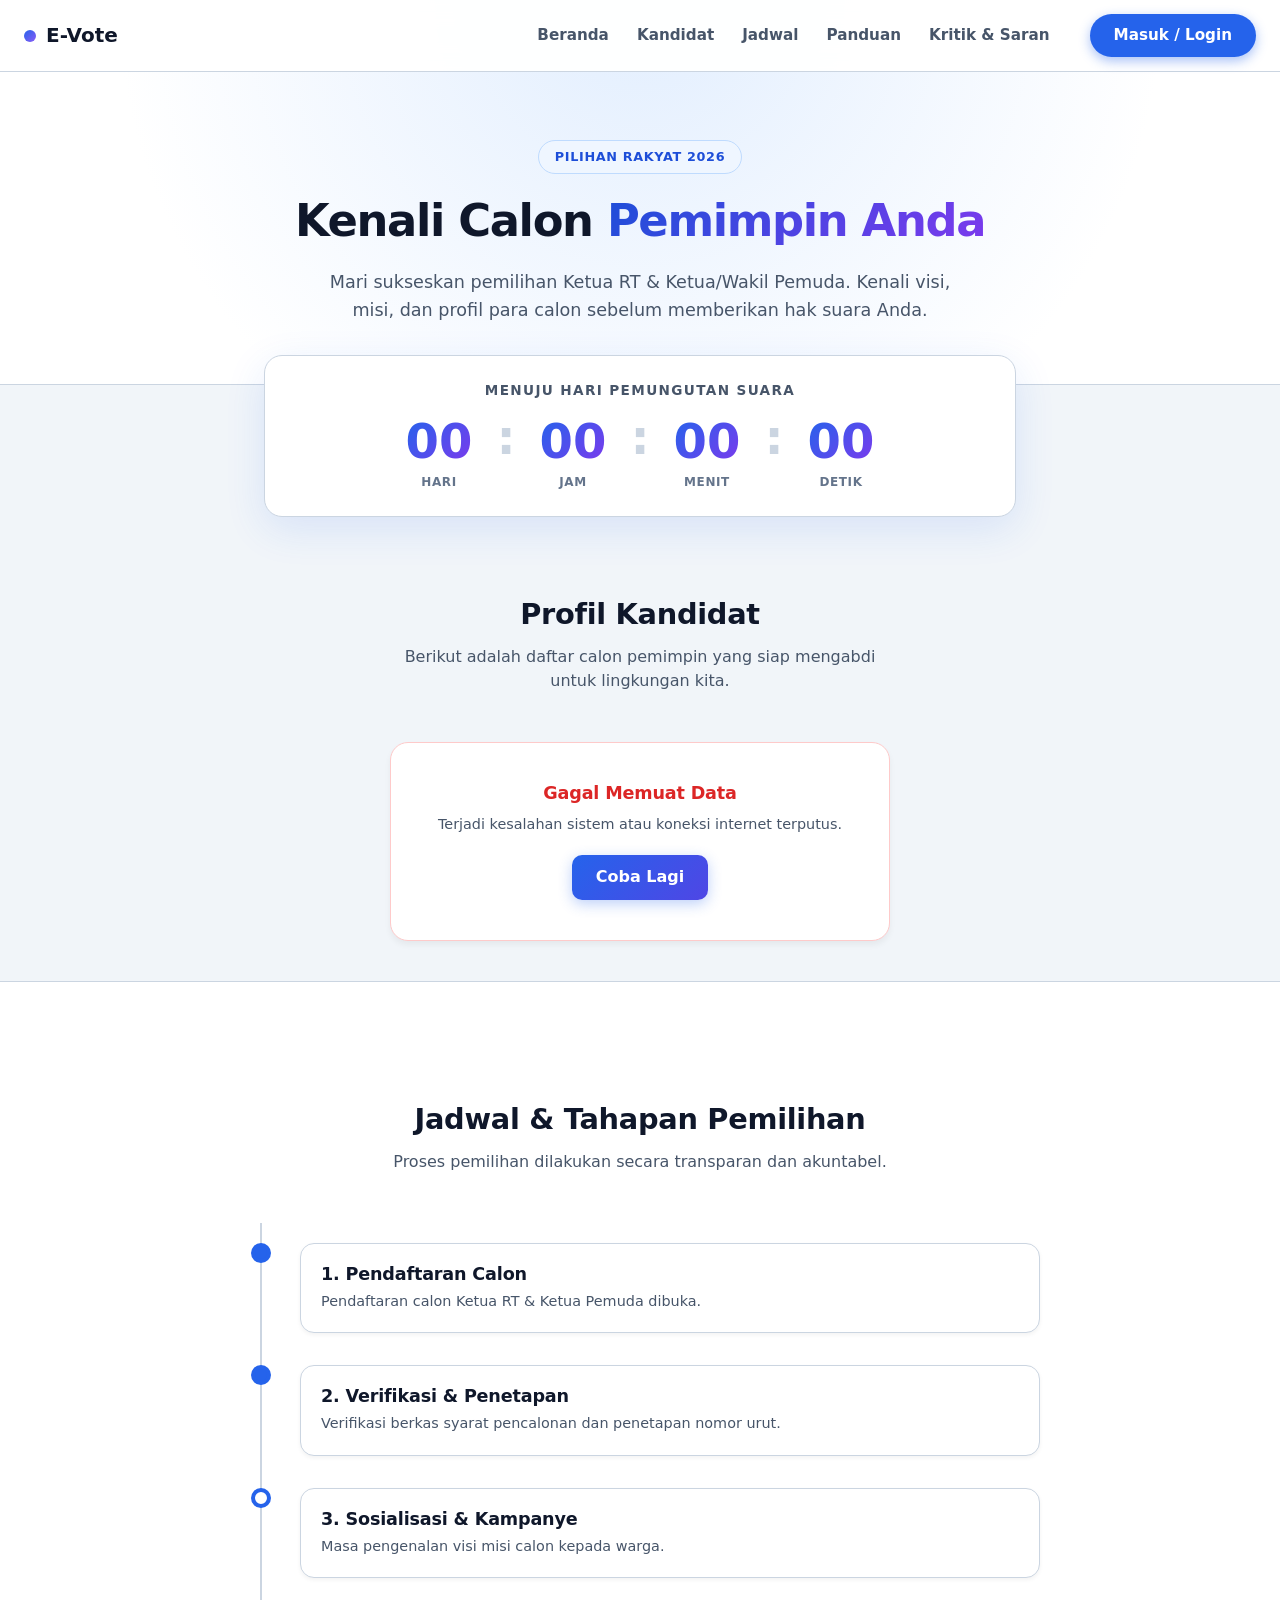
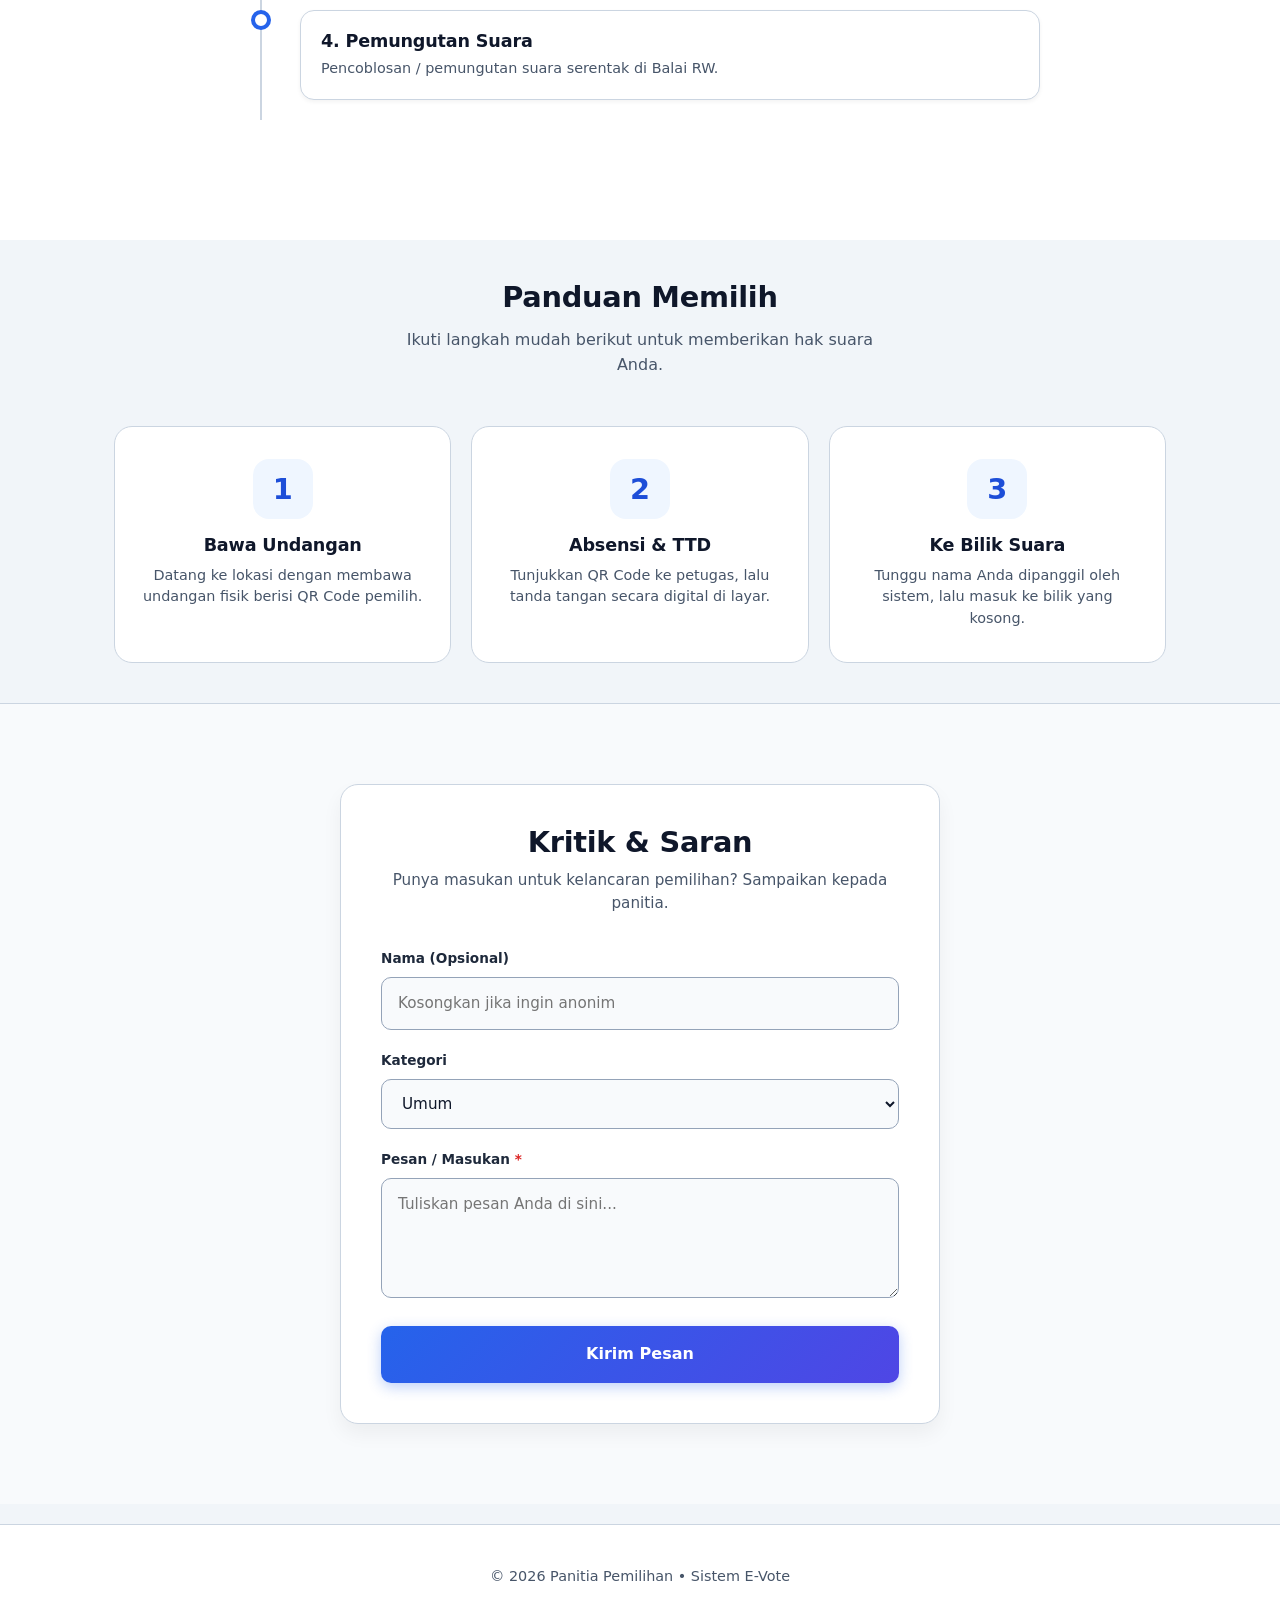
==== commit 9f82139e: "Add files via upload" ====
--- a/index.html
+++ b/index.html
@@ -536,7 +536,7 @@
         <p>Proses pemilihan dilakukan secara transparan dan akuntabel.</p>
       </div>
       <div class="timeline">
-        <div class="tl-item done"><div class="tl-dot"></div><div class="tl-content"><h4>1. Pendaftaran Calon</h4><p>Pendaftaran calon Ketua Pemuda dibuka.</p></div></div>
+        <div class="tl-item done"><div class="tl-dot"></div><div class="tl-content"><h4>1. Pendaftaran Calon</h4><p>Pendaftaran calon Ketua RT &amp; Ketua Pemuda dibuka.</p></div></div>
         <div class="tl-item done"><div class="tl-dot"></div><div class="tl-content"><h4>2. Verifikasi &amp; Penetapan</h4><p>Verifikasi berkas syarat pencalonan dan penetapan nomor urut.</p></div></div>
         <div class="tl-item"><div class="tl-dot"></div><div class="tl-content"><h4>3. Sosialisasi &amp; Kampanye</h4><p>Masa pengenalan visi misi calon kepada warga.</p></div></div>
         <div class="tl-item"><div class="tl-dot"></div><div class="tl-content"><h4>4. Pemungutan Suara</h4><p>Pencoblosan / pemungutan suara serentak di Balai RW.</p></div></div>
@@ -891,6 +891,10 @@
             </div>
             <div class="c-body">
               <h3 class="c-name">${API_escape(c.name)}</h3>
+              
+              <!-- ✅ TAMPILKAN SLOGAN -->
+              ${c.slogan ? `<div style="font-size: 0.95rem; font-style: italic; color: #8b5cf6; margin-bottom: 16px; font-weight: 600;">"${API_escape(c.slogan)}"</div>` : ''}
+
               <div class="c-info-group">
                 <div class="c-info-title">🎯 Visi</div>
                 <div class="c-info-text">${API_escape(c.visi || '-')}</div>
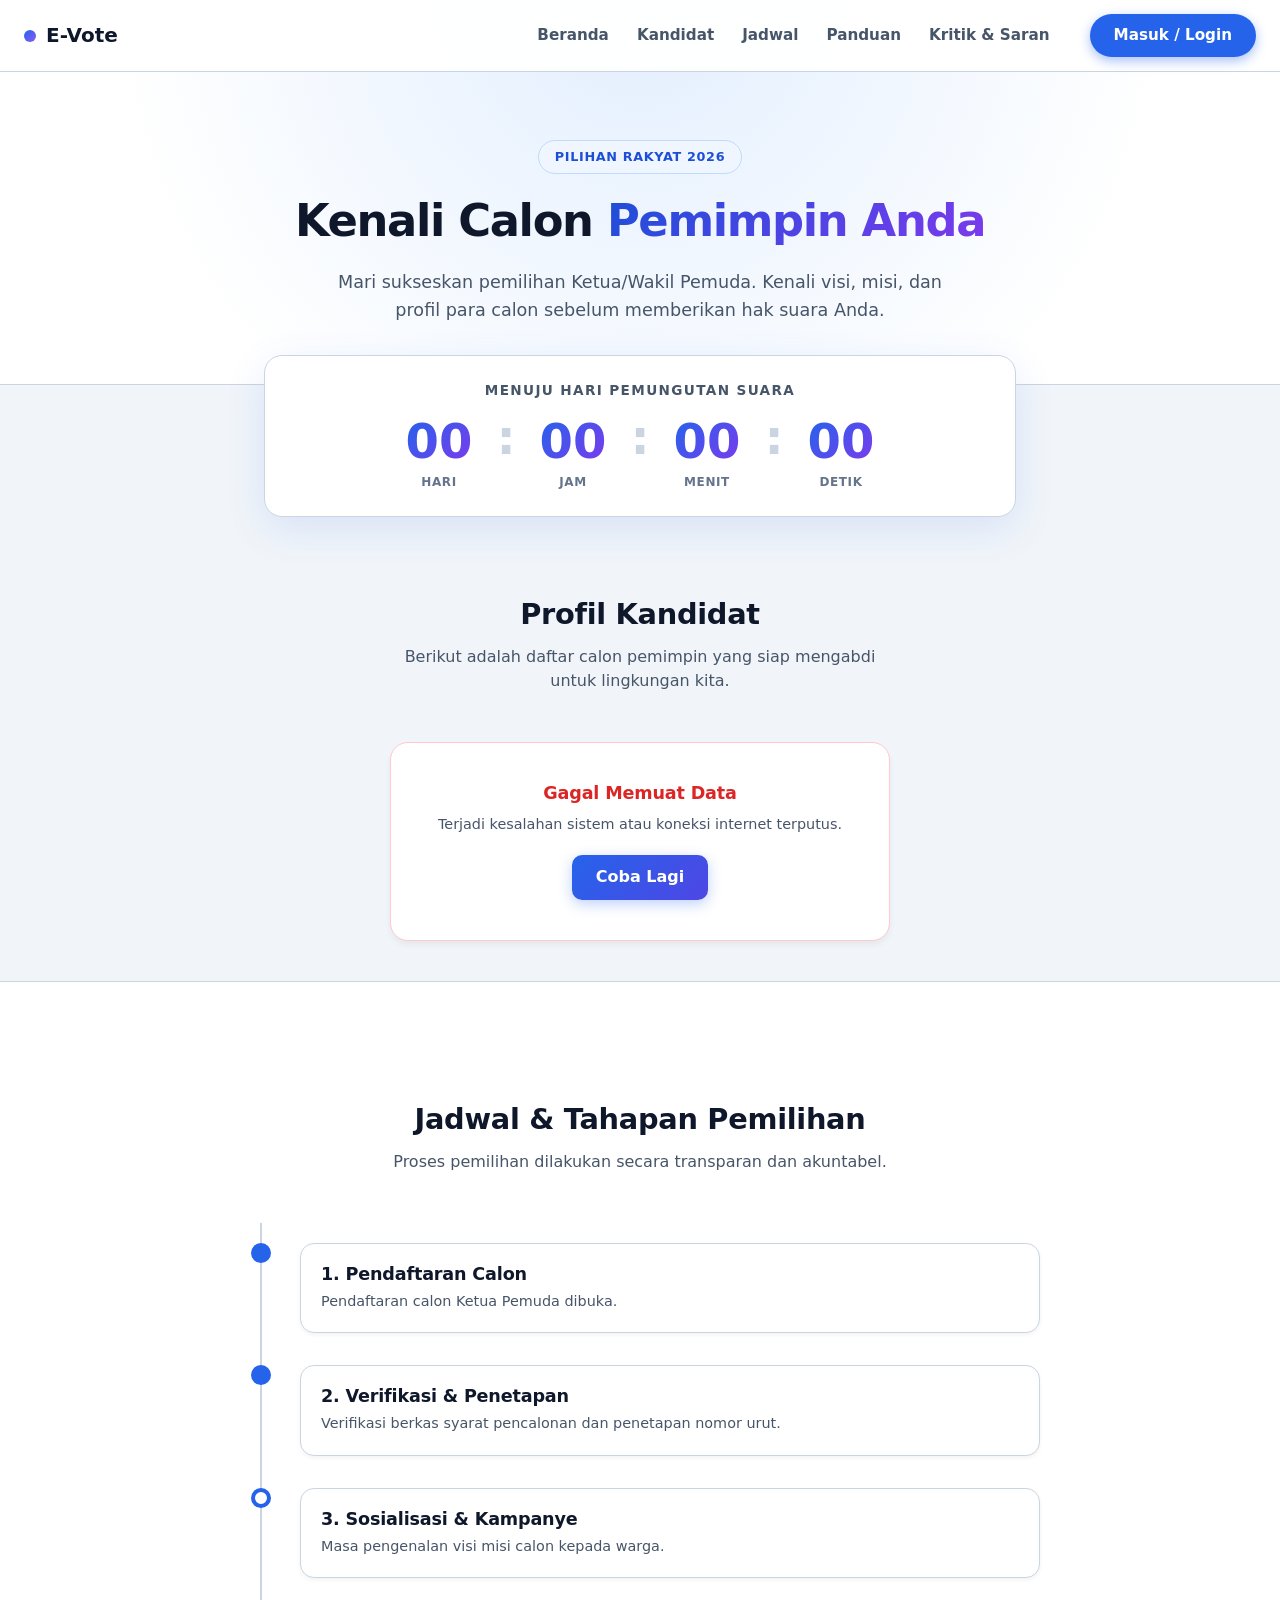
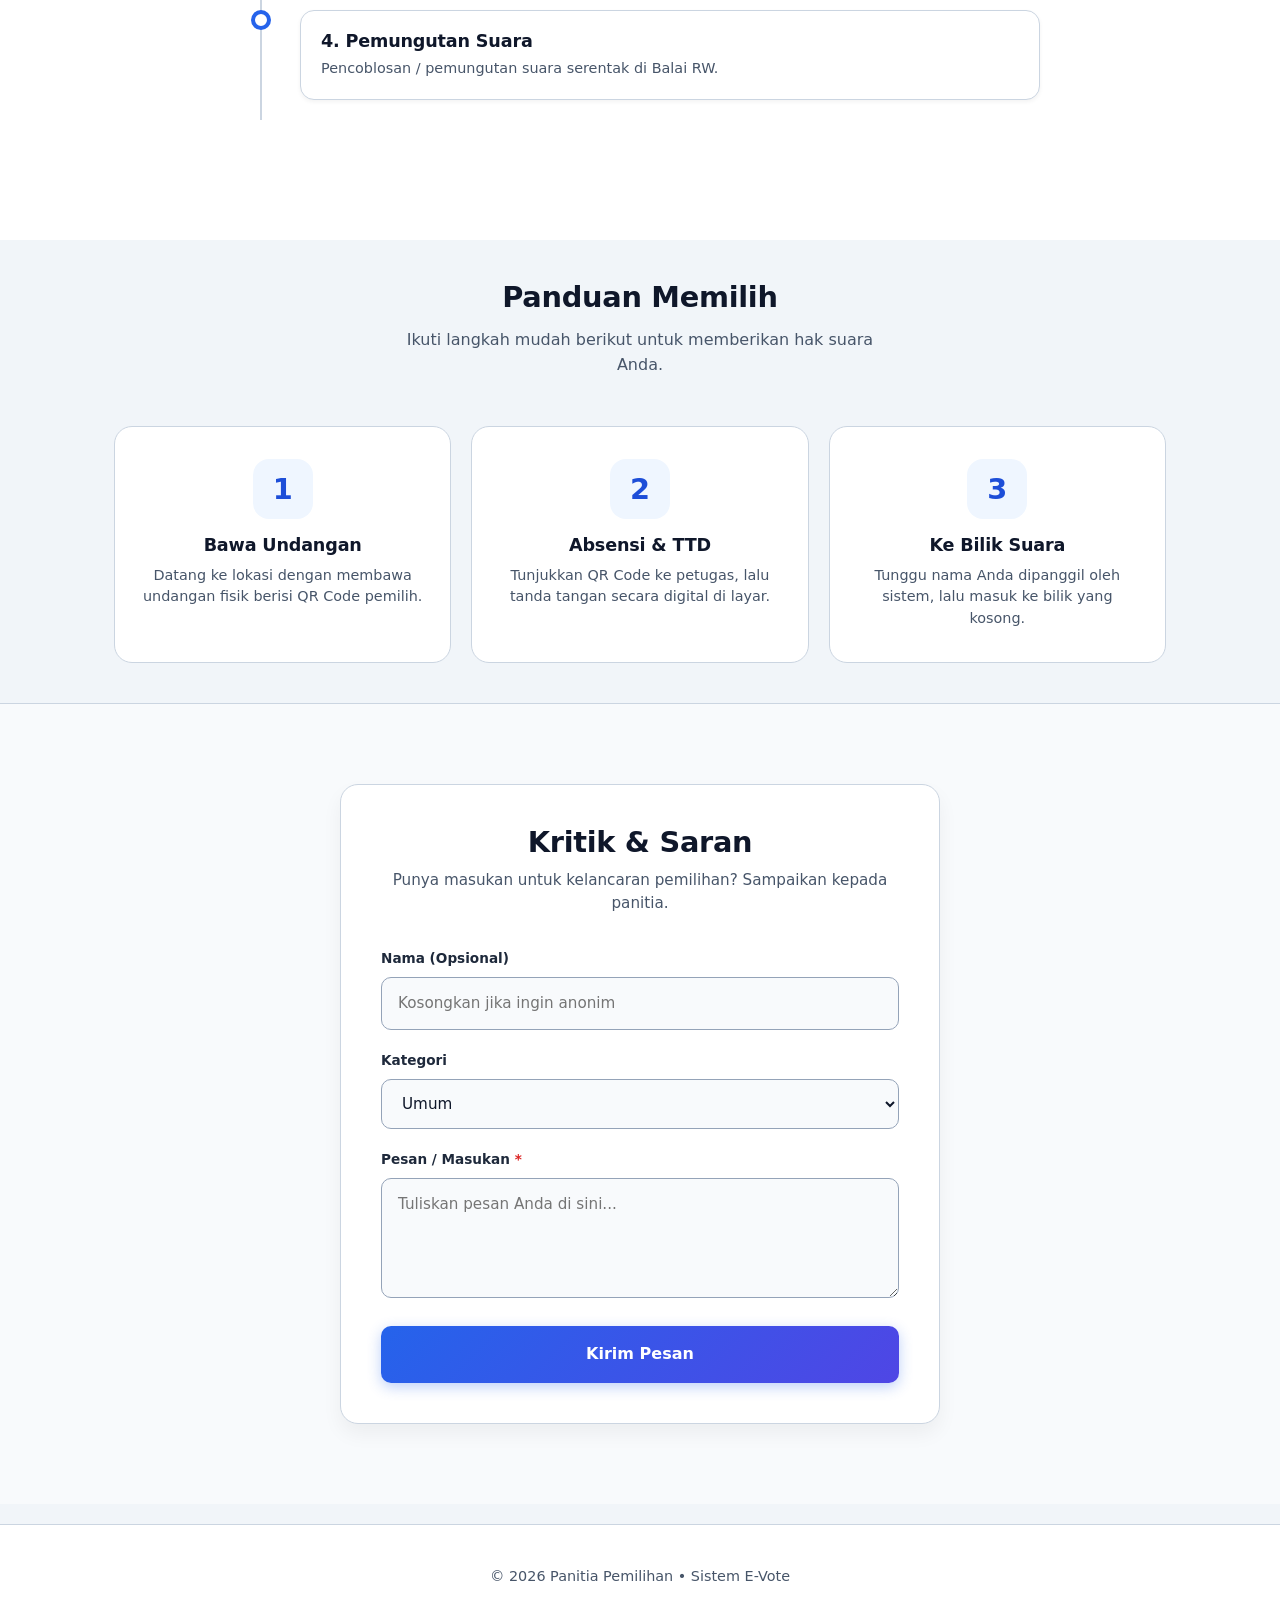
==== commit dfccae65: "Add files via upload" ====
--- a/index.html
+++ b/index.html
@@ -467,7 +467,7 @@
   <header class="hero-section" id="hero">
     <span class="hero-badge">PILIHAN RAKYAT 2026</span>
     <h1>Kenali Calon <span>Pemimpin Anda</span></h1>
-    <p>Mari sukseskan pemilihan Ketua RT &amp; Ketua/Wakil Pemuda. Kenali visi, misi, dan profil para calon sebelum memberikan hak suara Anda.</p>
+    <p>Mari sukseskan pemilihan Ketua/Wakil Pemuda. Kenali visi, misi, dan profil para calon sebelum memberikan hak suara Anda.</p>
   </header>
 
   <!-- =========================================================
@@ -516,7 +516,7 @@
     <!-- Candidates area -->
     <div id="candidatesArea" style="display: none;">
       <section id="section-rt" style="display:none; margin-bottom: 48px;">
-        <h3 style="font-size: 1.3rem; margin-bottom: 24px; border-left: 4px solid #2563eb; padding-left: 12px; color: #0f172a;">Calon Ketua RT</h3>
+        <h3 style="font-size: 1.3rem; margin-bottom: 24px; border-left: 4px solid #2563eb; padding-left: 12px; color: #0f172a;"></h3>
         <div class="candidate-grid" id="grid-rt"></div>
       </section>
       <section id="section-pemuda" style="display:none;">
@@ -536,7 +536,7 @@
         <p>Proses pemilihan dilakukan secara transparan dan akuntabel.</p>
       </div>
       <div class="timeline">
-        <div class="tl-item done"><div class="tl-dot"></div><div class="tl-content"><h4>1. Pendaftaran Calon</h4><p>Pendaftaran calon Ketua RT &amp; Ketua Pemuda dibuka.</p></div></div>
+        <div class="tl-item done"><div class="tl-dot"></div><div class="tl-content"><h4>1. Pendaftaran Calon</h4><p>Pendaftaran calon Ketua Pemuda dibuka.</p></div></div>
         <div class="tl-item done"><div class="tl-dot"></div><div class="tl-content"><h4>2. Verifikasi &amp; Penetapan</h4><p>Verifikasi berkas syarat pencalonan dan penetapan nomor urut.</p></div></div>
         <div class="tl-item"><div class="tl-dot"></div><div class="tl-content"><h4>3. Sosialisasi &amp; Kampanye</h4><p>Masa pengenalan visi misi calon kepada warga.</p></div></div>
         <div class="tl-item"><div class="tl-dot"></div><div class="tl-content"><h4>4. Pemungutan Suara</h4><p>Pencoblosan / pemungutan suara serentak di Balai RW.</p></div></div>
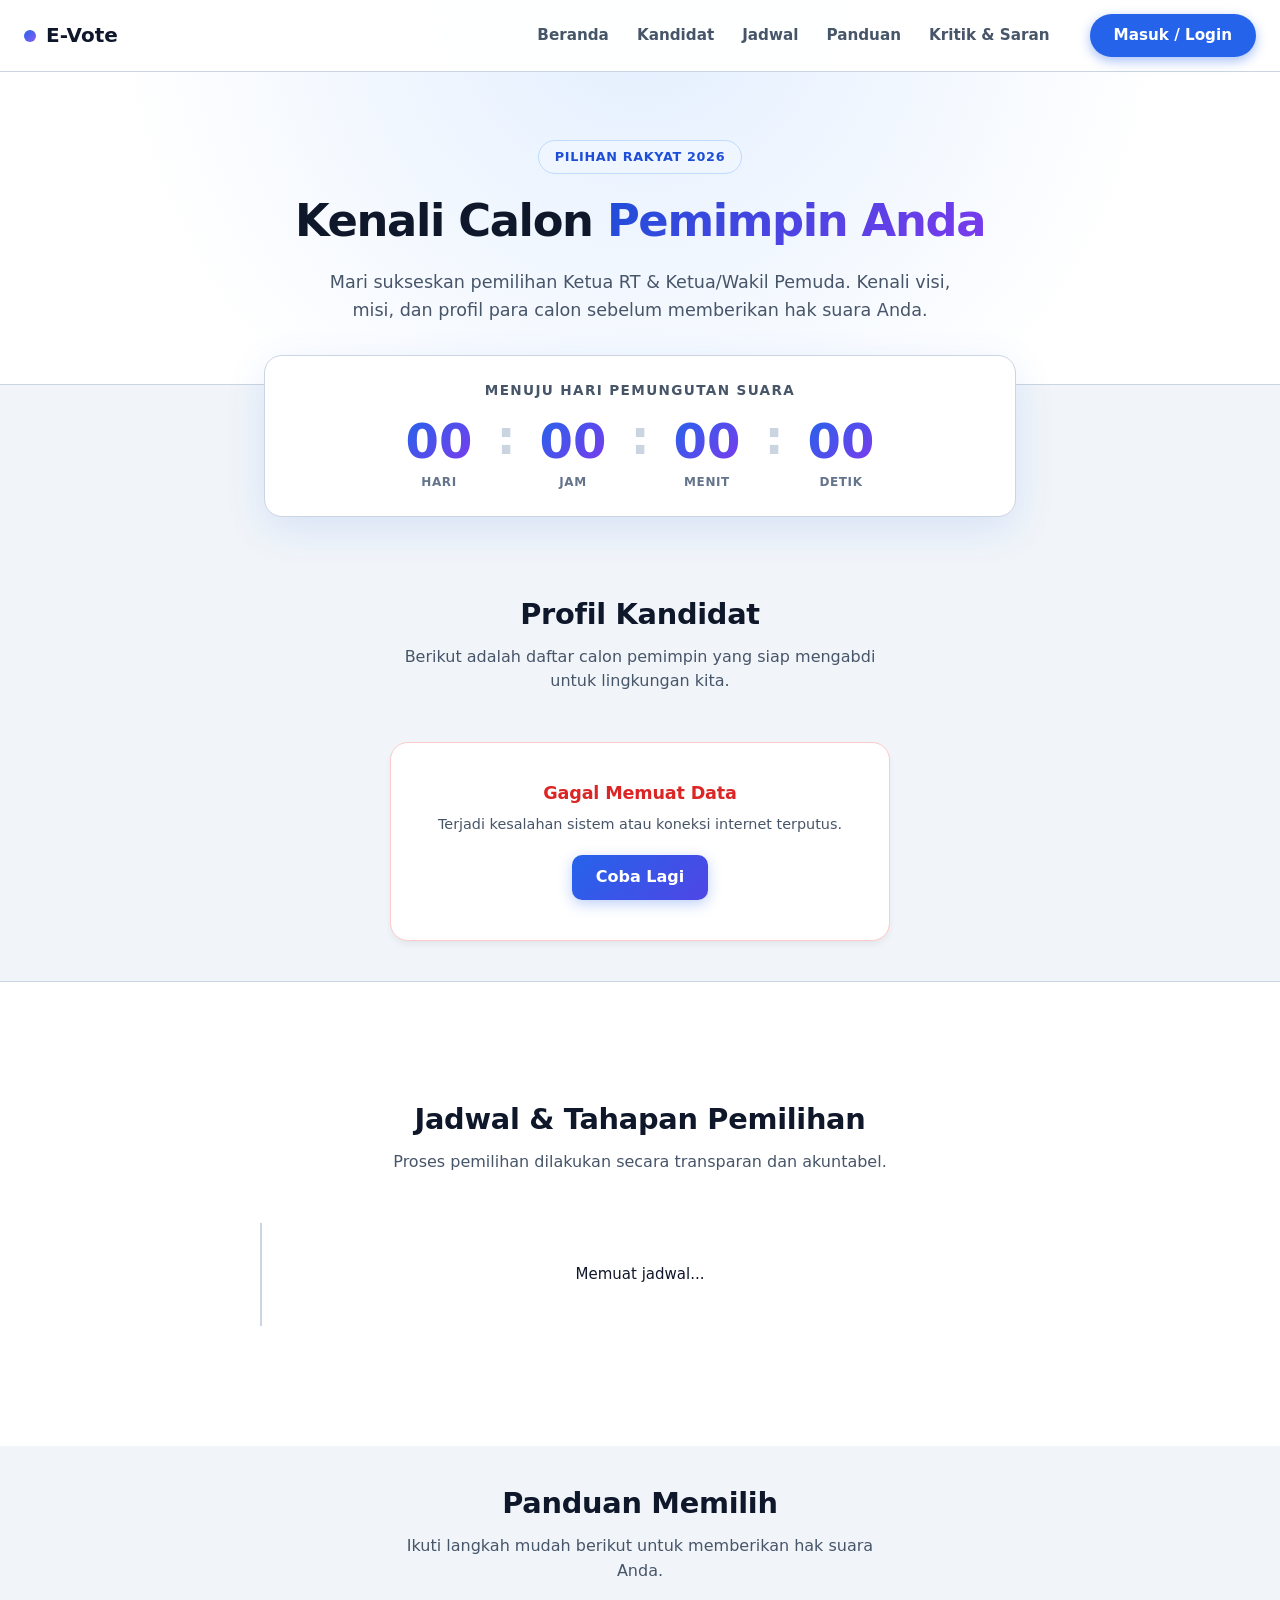
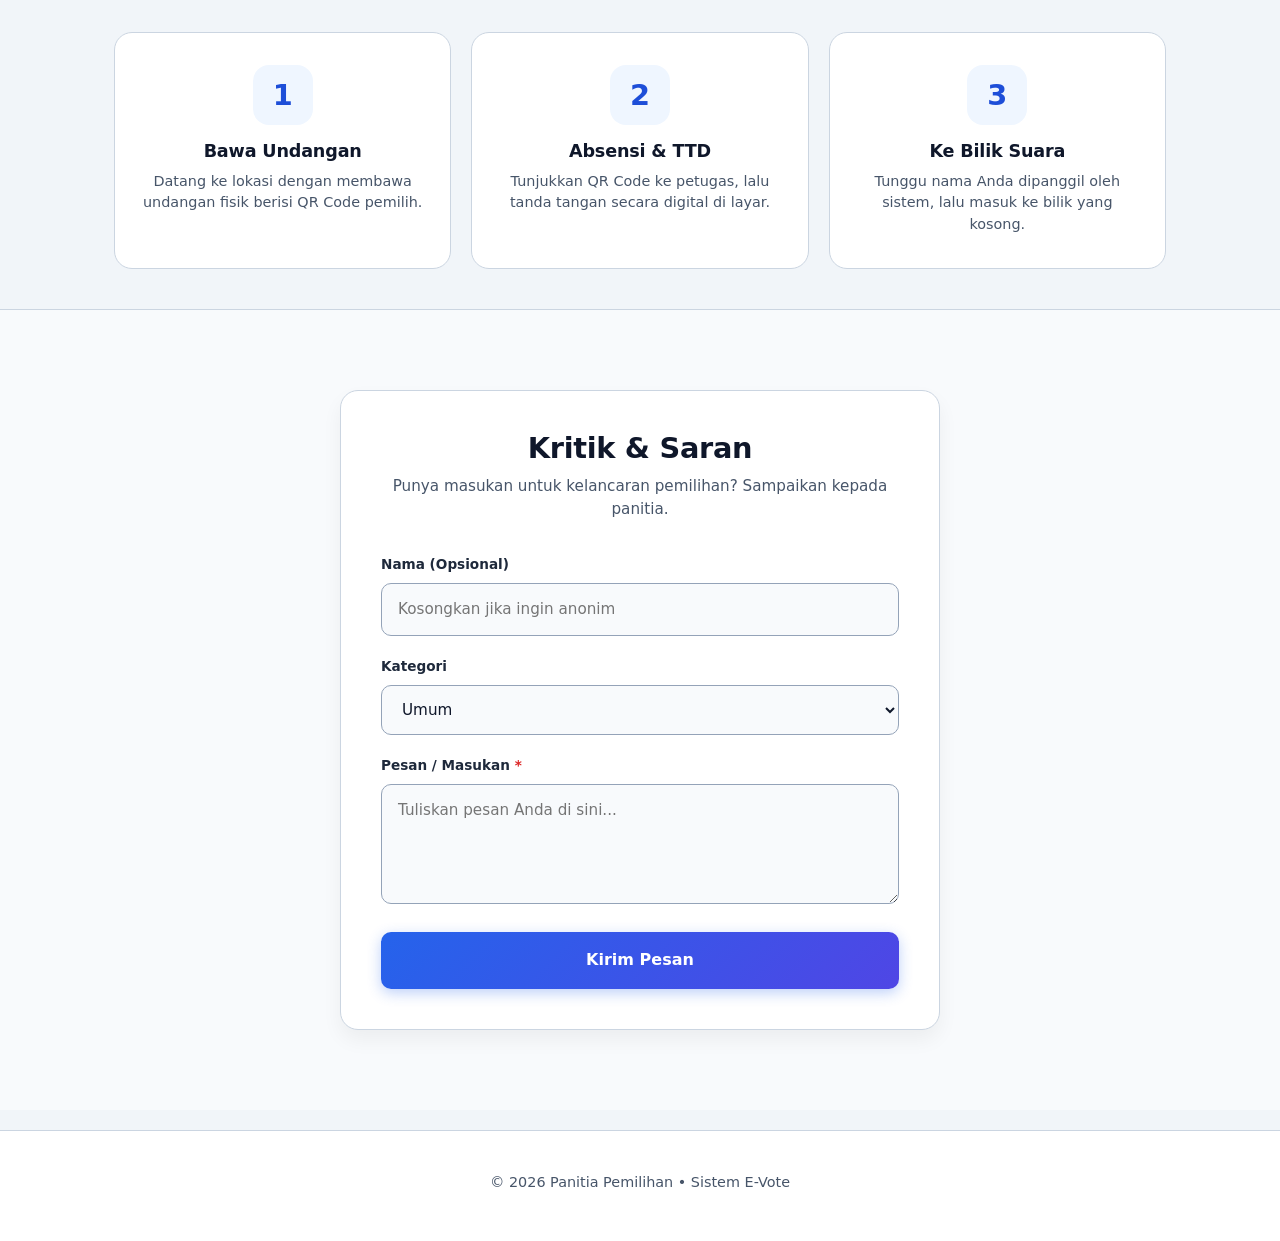
==== commit 2440d74c: "Add files via upload" ====
--- a/index.html
+++ b/index.html
@@ -20,7 +20,6 @@
     :root { --nav-height: 72px; }
     html { scroll-behavior: smooth; scroll-padding-top: var(--nav-height); }
     
-    /* ✅ Background lebih gelap agar kartu putih menonjol */
     body {
       background: #f1f5f9 !important;
       overflow-x: hidden;
@@ -63,7 +62,6 @@
     }
     .nav-links a:hover::after, .nav-links a.active::after { width: 100%; }
 
-    /* ✅ PERBAIKAN: Tombol Login Putih Solid & Tegas */
     .login-btn-top {
       background: #2563eb !important; 
       color: #ffffff !important;      
@@ -322,6 +320,16 @@
       background: #fff; border: 4px solid #2563eb; z-index: 1;
     }
     .tl-item.done .tl-dot { background: #2563eb; }
+    .tl-item.active .tl-dot { 
+      background: #f59e0b; border-color: #fef3c7; 
+      box-shadow: 0 0 0 4px rgba(245, 158, 11, 0.2);
+      animation: pulse-active 1.5s infinite;
+    }
+    @keyframes pulse-active {
+      0% { box-shadow: 0 0 0 0 rgba(245, 158, 11, 0.4); }
+      70% { box-shadow: 0 0 0 10px rgba(245, 158, 11, 0); }
+      100% { box-shadow: 0 0 0 0 rgba(245, 158, 11, 0); }
+    }
     .tl-content { background: #fff; padding: 20px; border-radius: 14px; border: 1px solid #cbd5e1; box-shadow: 0 2px 4px rgba(0,0,0,0.05); }
     .tl-content h4 { font-size: 1.1rem; margin-bottom: 4px; color: #0f172a; }
     .tl-content p { font-size: 0.9rem; color: #475569; margin: 0; }
@@ -467,7 +475,7 @@
   <header class="hero-section" id="hero">
     <span class="hero-badge">PILIHAN RAKYAT 2026</span>
     <h1>Kenali Calon <span>Pemimpin Anda</span></h1>
-    <p>Mari sukseskan pemilihan Ketua/Wakil Pemuda. Kenali visi, misi, dan profil para calon sebelum memberikan hak suara Anda.</p>
+    <p>Mari sukseskan pemilihan Ketua RT &amp; Ketua/Wakil Pemuda. Kenali visi, misi, dan profil para calon sebelum memberikan hak suara Anda.</p>
   </header>
 
   <!-- =========================================================
@@ -516,7 +524,7 @@
     <!-- Candidates area -->
     <div id="candidatesArea" style="display: none;">
       <section id="section-rt" style="display:none; margin-bottom: 48px;">
-        <h3 style="font-size: 1.3rem; margin-bottom: 24px; border-left: 4px solid #2563eb; padding-left: 12px; color: #0f172a;"></h3>
+        <h3 style="font-size: 1.3rem; margin-bottom: 24px; border-left: 4px solid #2563eb; padding-left: 12px; color: #0f172a;">Calon Ketua RT</h3>
         <div class="candidate-grid" id="grid-rt"></div>
       </section>
       <section id="section-pemuda" style="display:none;">
@@ -535,11 +543,10 @@
         <h2>Jadwal &amp; Tahapan Pemilihan</h2>
         <p>Proses pemilihan dilakukan secara transparan dan akuntabel.</p>
       </div>
-      <div class="timeline">
-        <div class="tl-item done"><div class="tl-dot"></div><div class="tl-content"><h4>1. Pendaftaran Calon</h4><p>Pendaftaran calon Ketua Pemuda dibuka.</p></div></div>
-        <div class="tl-item done"><div class="tl-dot"></div><div class="tl-content"><h4>2. Verifikasi &amp; Penetapan</h4><p>Verifikasi berkas syarat pencalonan dan penetapan nomor urut.</p></div></div>
-        <div class="tl-item"><div class="tl-dot"></div><div class="tl-content"><h4>3. Sosialisasi &amp; Kampanye</h4><p>Masa pengenalan visi misi calon kepada warga.</p></div></div>
-        <div class="tl-item"><div class="tl-dot"></div><div class="tl-content"><h4>4. Pemungutan Suara</h4><p>Pencoblosan / pemungutan suara serentak di Balai RW.</p></div></div>
+      
+      <!-- ✅ TIMELINE DINAMIS -->
+      <div class="timeline" id="timelineArea">
+        <div style="text-align:center; padding:20px;">Memuat jadwal...</div>
       </div>
     </div>
   </section>
@@ -829,6 +836,124 @@
     });
 
     /* =========================================
+       RENDER TIMELINE DINAMIS
+       ========================================= */
+    function formatDateIndo(dateStr) {
+      if (!dateStr) return '-';
+      const d = new Date(dateStr);
+      if (isNaN(d)) return '-';
+      return d.toLocaleDateString('id-ID', { day: '2-digit', month: 'short', year: 'numeric' });
+    }
+
+    function checkTimelineStatus(startStr, endStr) {
+      const now = new Date();
+      now.setHours(0,0,0,0); // Reset jam agar perbandingan akurat
+
+      const start = startStr ? new Date(startStr) : null;
+      const end = endStr ? new Date(endStr) : null;
+
+      if (!start && !end) return { status: 'pending', label: 'Belum diatur' };
+      
+      if (start && now < start) {
+        return { status: 'pending', label: 'Belum Dimulai' };
+      }
+      
+      if (end && now > end) {
+        return { status: 'done', label: 'Selesai' };
+      }
+
+      if (start && end && now >= start && now <= end) {
+        return { status: 'active', label: 'Sedang Berlangsung' };
+      }
+
+      return { status: 'pending', label: 'Menunggu' };
+    }
+
+    async function loadTimeline() {
+      const area = document.getElementById('timelineArea');
+      if (!area) return;
+
+      let res;
+      try {
+        res = await API.getPublicSettings();
+      } catch (_) { return; }
+      
+      if (!res || !res.success) return;
+      const s = res.data || {};
+
+      const steps = [
+        {
+          title: '1. Pendaftaran Calon',
+          desc: 'Pendaftaran calon Ketua RT & Ketua Pemuda dibuka.',
+          start: s.jadwal_daftar_mulai,
+          end: s.jadwal_daftar_selesai
+        },
+        {
+          title: '2. Verifikasi & Penetapan',
+          desc: 'Verifikasi berkas syarat pencalonan dan penetapan nomor urut.',
+          start: s.jadwal_verifikasi_mulai,
+          end: s.jadwal_verifikasi_selesai
+        },
+        {
+          title: '3. Sosialisasi & Kampanye',
+          desc: 'Masa pengenalan visi misi calon kepada warga.',
+          start: s.jadwal_kampanye_mulai,
+          end: s.jadwal_kampanye_selesai
+        },
+        {
+          title: '4. Pemungutan Suara',
+          desc: 'Pencoblosan / pemungutan suara serentak di Balai RW.',
+          start: s.jadwal_pungut_mulai,
+          end: s.jadwal_pungut_selesai
+        }
+      ];
+
+      let html = '';
+      steps.forEach(step => {
+        const stat = checkTimelineStatus(step.start, step.end);
+        
+        let dotClass = '';
+        let badge = '';
+
+        if (stat.status === 'done') {
+          dotClass = 'done';
+          badge = `<span class="badge ok" style="margin-left:8px;">Selesai</span>`;
+        } else if (stat.status === 'active') {
+          dotClass = 'active'; // Kita akan buat CSS khusus untuk ini
+          badge = `<span class="badge warn" style="margin-left:8px;">Sedang Berlangsung</span>`;
+        } else {
+          badge = `<span class="badge" style="margin-left:8px;">Belum Dimulai</span>`;
+        }
+
+        let dateRange = '';
+        if (step.start || step.end) {
+          dateRange = `<div style="font-size:0.85rem; color:var(--primary); font-weight:600; margin-top:6px;">
+            📅 ${formatDateIndo(step.start)} s/d ${formatDateIndo(step.end)}
+          </div>`;
+        }
+
+        html += `
+          <div class="tl-item ${dotClass}">
+            <div class="tl-dot"></div>
+            <div class="tl-content" style="${stat.status === 'active' ? 'border-color:var(--primary); box-shadow:0 4px 12px rgba(37,99,235,0.15);' : ''}">
+              <div style="display:flex; justify-content:space-between; align-items:center; flex-wrap:wrap;">
+                <h4 style="margin:0;">${step.title}</h4>
+                ${badge}
+              </div>
+              <p style="margin-top:6px;">${step.desc}</p>
+              ${dateRange}
+            </div>
+          </div>
+        `;
+      });
+
+      area.innerHTML = html;
+    }
+
+    // Panggil fungsi loadTimeline saat halaman dimuat
+    loadTimeline();
+
+    /* =========================================
        LOAD CANDIDATES
        ========================================= */
     function API_escape(s) {
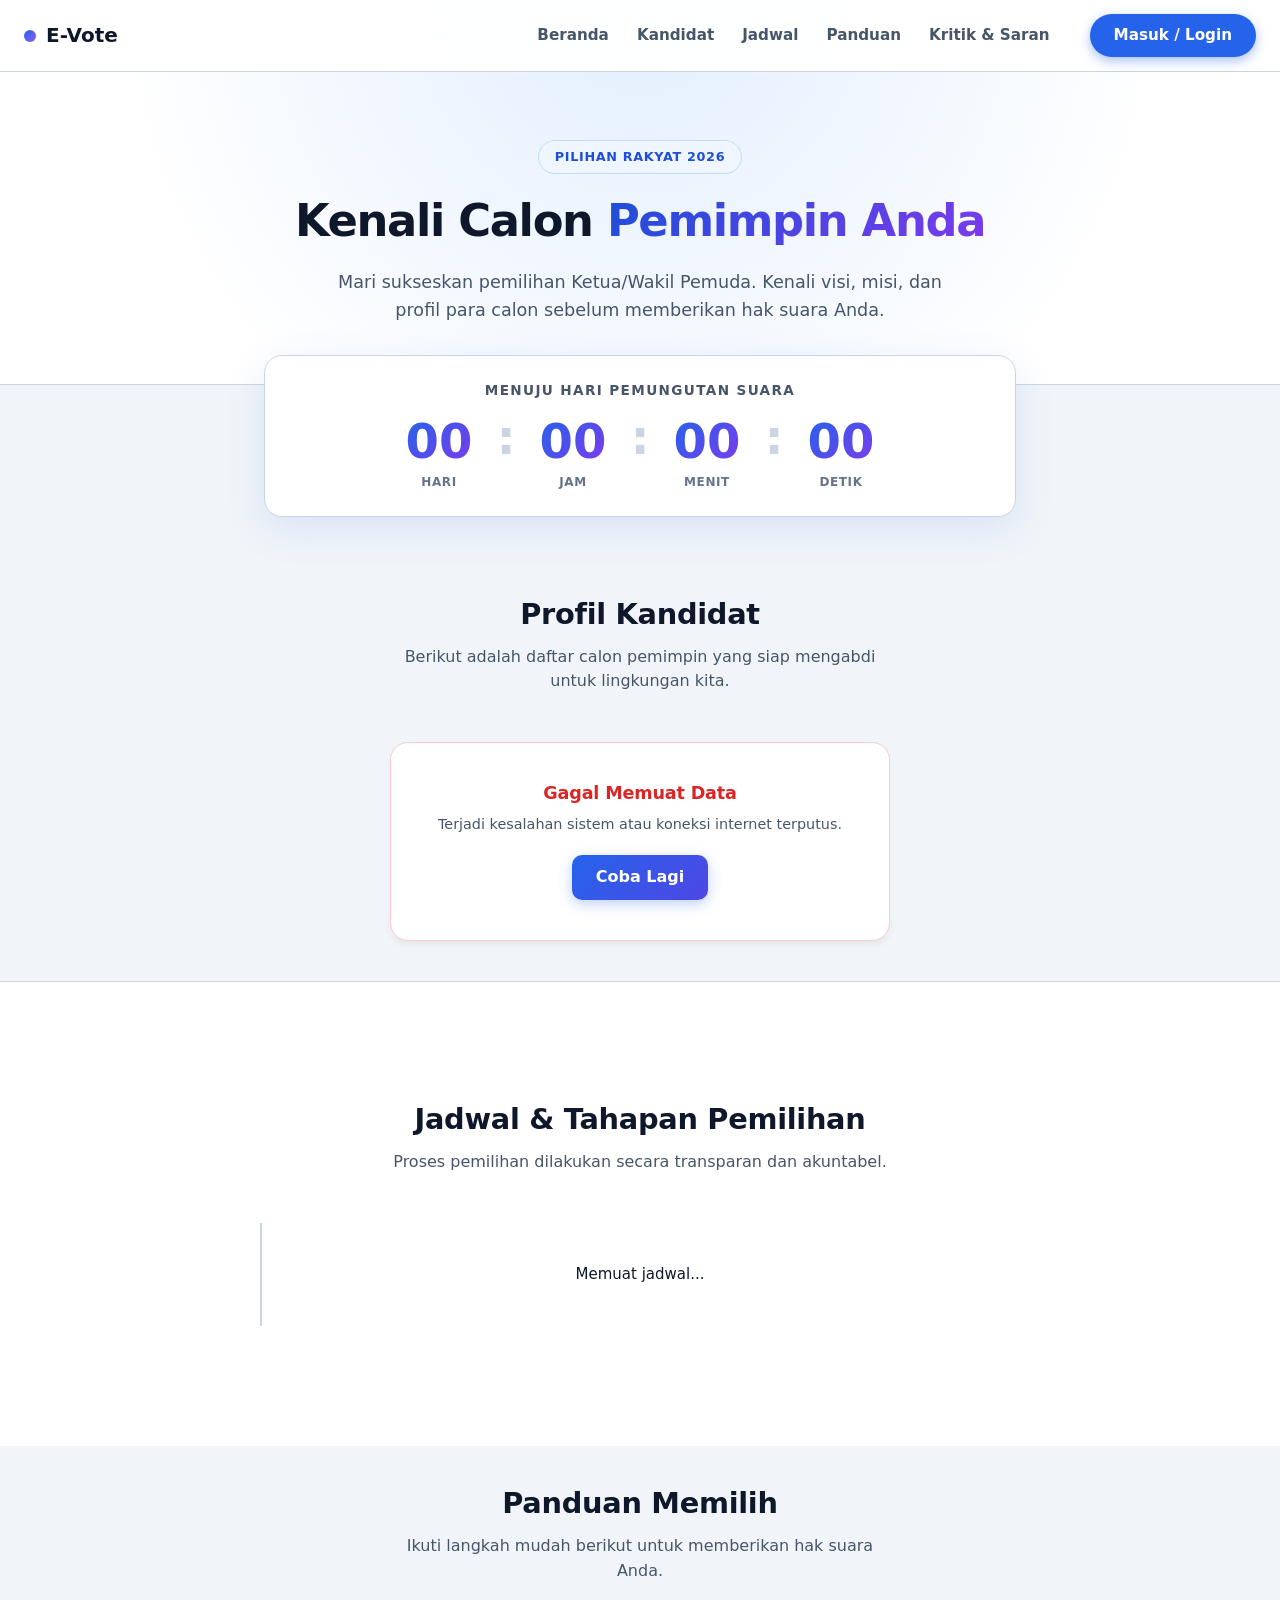
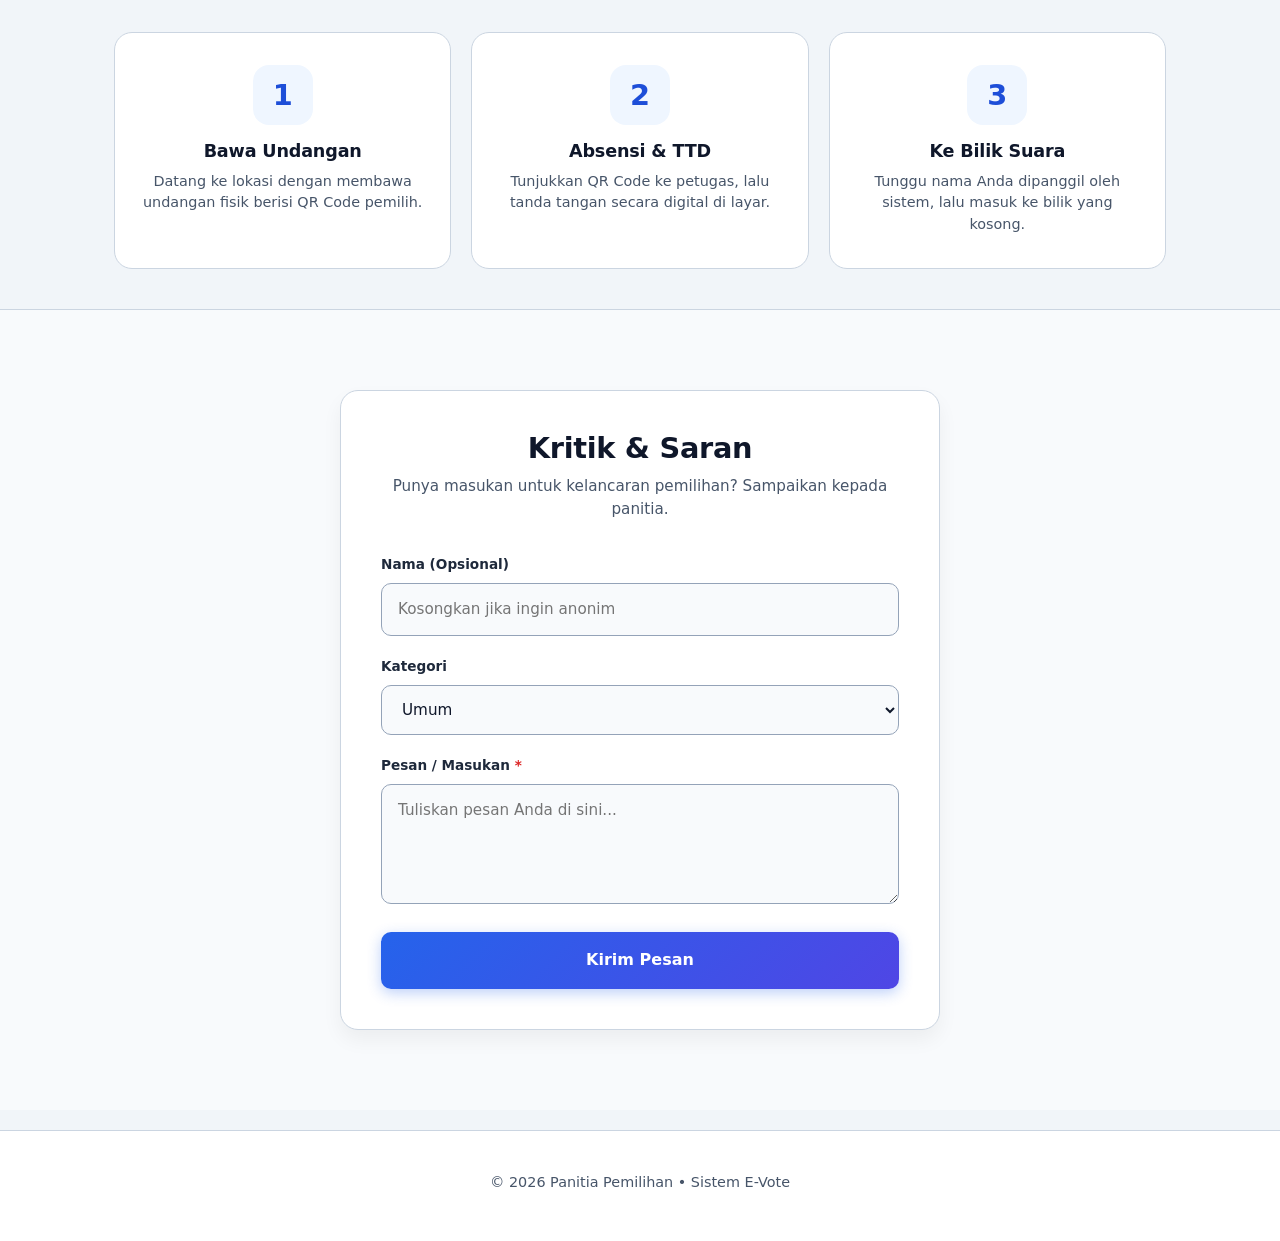
==== commit daa15de4: "Add files via upload" ====
--- a/index.html
+++ b/index.html
@@ -4,7 +4,7 @@
   <meta charset="UTF-8" />
   <meta name="viewport" content="width=device-width, initial-scale=1, viewport-fit=cover" />
   <meta name="theme-color" content="#2563eb" />
-  <meta name="description" content="E-Vote — Pemilihan Ketua RT / Ketua & Wakil Pemuda. Kenali visi misi calon sebelum memilih." />
+  <meta name="description" content="E-Vote — Pemilihan Ketua & Wakil Pemuda. Kenali visi misi calon sebelum memilih." />
   <meta name="mobile-web-app-capable" content="yes" />
   <meta name="apple-mobile-web-app-capable" content="yes" />
 
@@ -475,7 +475,7 @@
   <header class="hero-section" id="hero">
     <span class="hero-badge">PILIHAN RAKYAT 2026</span>
     <h1>Kenali Calon <span>Pemimpin Anda</span></h1>
-    <p>Mari sukseskan pemilihan Ketua RT &amp; Ketua/Wakil Pemuda. Kenali visi, misi, dan profil para calon sebelum memberikan hak suara Anda.</p>
+    <p>Mari sukseskan pemilihan Ketua/Wakil Pemuda. Kenali visi, misi, dan profil para calon sebelum memberikan hak suara Anda.</p>
   </header>
 
   <!-- =========================================================
@@ -524,7 +524,7 @@
     <!-- Candidates area -->
     <div id="candidatesArea" style="display: none;">
       <section id="section-rt" style="display:none; margin-bottom: 48px;">
-        <h3 style="font-size: 1.3rem; margin-bottom: 24px; border-left: 4px solid #2563eb; padding-left: 12px; color: #0f172a;">Calon Ketua RT</h3>
+        <h3 style="font-size: 1.3rem; margin-bottom: 24px; border-left: 4px solid #2563eb; padding-left: 12px; color: #0f172a;"> </h3>
         <div class="candidate-grid" id="grid-rt"></div>
       </section>
       <section id="section-pemuda" style="display:none;">
@@ -884,7 +884,7 @@
       const steps = [
         {
           title: '1. Pendaftaran Calon',
-          desc: 'Pendaftaran calon Ketua RT & Ketua Pemuda dibuka.',
+          desc: 'Pendaftaran calon Ketua Pemuda dibuka.',
           start: s.jadwal_daftar_mulai,
           end: s.jadwal_daftar_selesai
         },
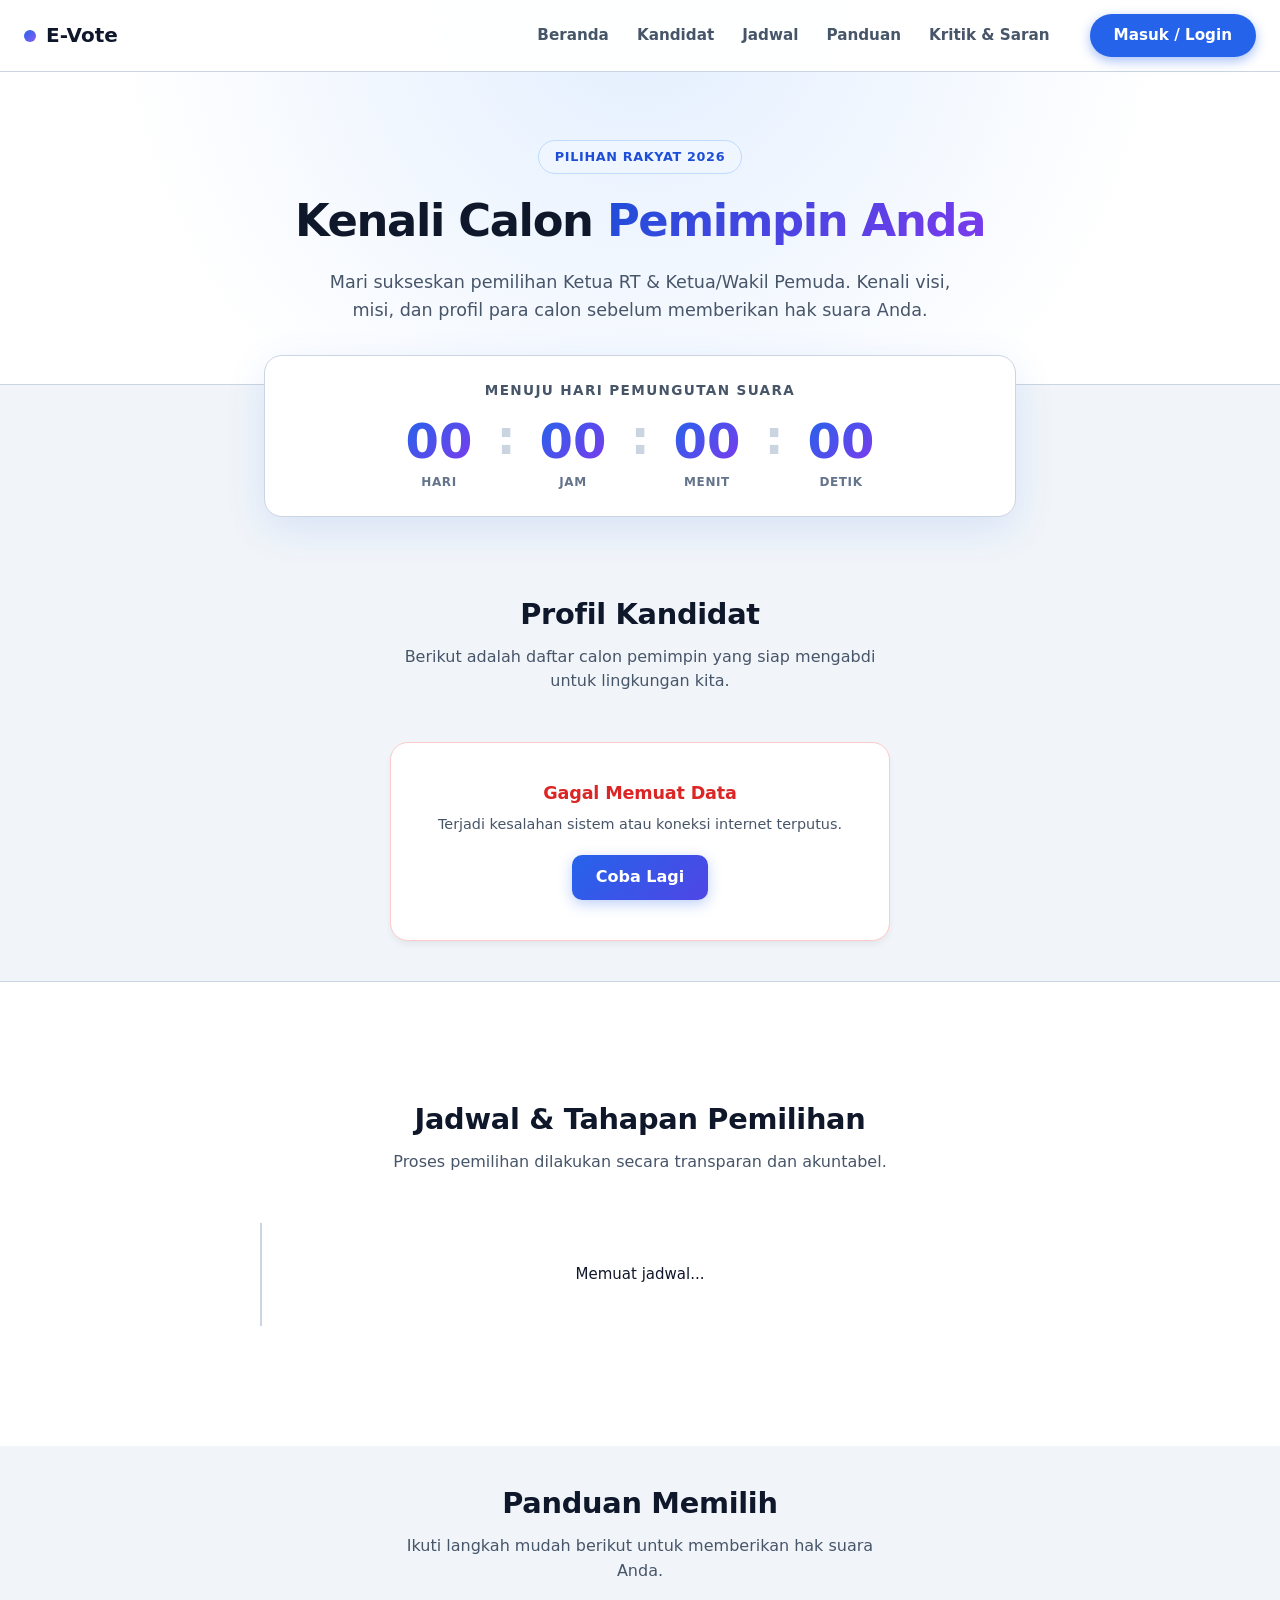
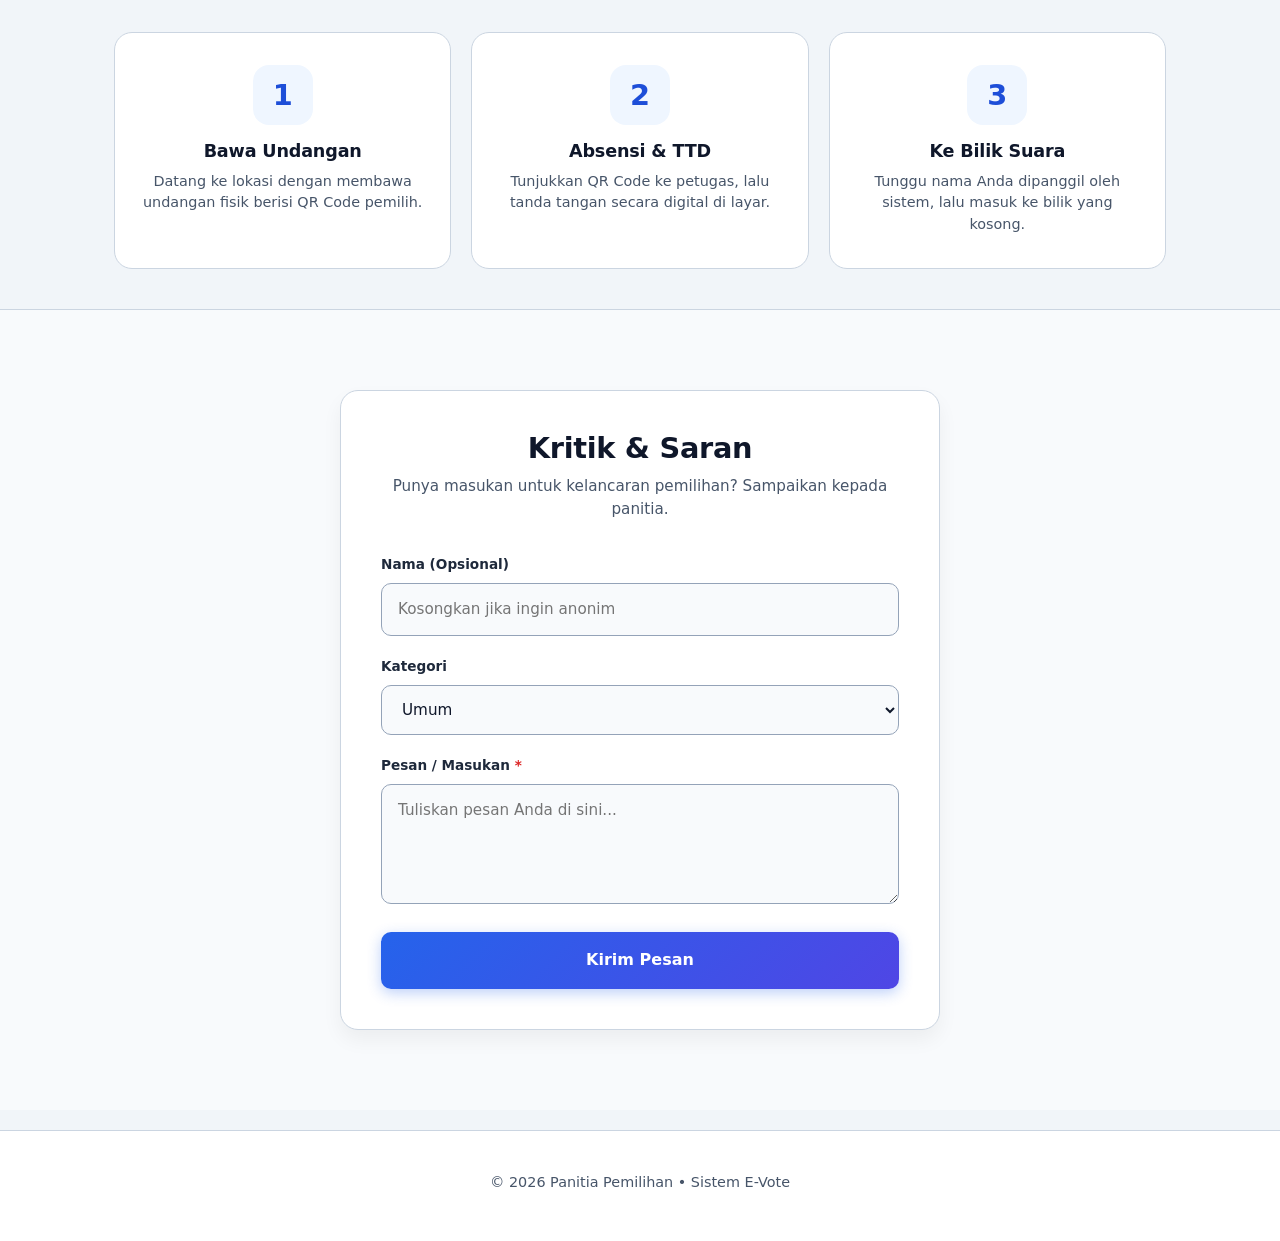
==== commit 01b028af: "Add files via upload" ====
--- a/index.html
+++ b/index.html
@@ -4,9 +4,7 @@
   <meta charset="UTF-8" />
   <meta name="viewport" content="width=device-width, initial-scale=1, viewport-fit=cover" />
   <meta name="theme-color" content="#2563eb" />
-  <meta name="description" content="E-Vote — Pemilihan Ketua & Wakil Pemuda. Kenali visi misi calon sebelum memilih." />
-  <meta name="mobile-web-app-capable" content="yes" />
-  <meta name="apple-mobile-web-app-capable" content="yes" />
+  <meta name="description" content="E-Vote — Pemilihan Ketua RT / Ketua & Wakil Pemuda." />
 
   <title>E-Vote • Pemilihan Ketua Pemuda</title>
 
@@ -410,9 +408,7 @@
 </head>
 <body>
 
-  <!-- =========================================================
-       NAVBAR
-       ========================================================= -->
+  <!-- NAVBAR -->
   <nav class="navbar" id="navbar">
     <a href="#hero" class="nav-brand"><span class="dot"></span> E-Vote</a>
 
@@ -423,10 +419,8 @@
       <a href="#panduan">Panduan</a>
       <a href="#kritik-saran">Kritik &amp; Saran</a>
 
-      <!-- BELUM LOGIN -->
       <a href="login.html" class="login-btn-top" id="navLoginBtn">Masuk / Login</a>
 
-      <!-- SUDAH LOGIN -->
       <div class="nav-user-dropdown" id="navUserDropdown" style="display: none;">
         <button class="nav-user-btn" id="navUserBtn" type="button">
           <span id="navUserName">User</span>
@@ -469,18 +463,14 @@
     </div>
   </div>
 
-  <!-- =========================================================
-       HERO
-       ========================================================= -->
+  <!-- HERO -->
   <header class="hero-section" id="hero">
     <span class="hero-badge">PILIHAN RAKYAT 2026</span>
     <h1>Kenali Calon <span>Pemimpin Anda</span></h1>
-    <p>Mari sukseskan pemilihan Ketua/Wakil Pemuda. Kenali visi, misi, dan profil para calon sebelum memberikan hak suara Anda.</p>
+    <p>Mari sukseskan pemilihan Ketua RT &amp; Ketua/Wakil Pemuda. Kenali visi, misi, dan profil para calon sebelum memberikan hak suara Anda.</p>
   </header>
 
-  <!-- =========================================================
-       COUNTDOWN TIMER
-       ========================================================= -->
+  <!-- COUNTDOWN TIMER -->
   <div class="countdown-wrapper">
     <div class="countdown-box">
       <div class="countdown-title" id="timerTitle">Menuju Hari Pemungutan Suara</div>
@@ -496,23 +486,19 @@
     </div>
   </div>
 
-  <!-- =========================================================
-       KANDIDAT
-       ========================================================= -->
+  <!-- KANDIDAT -->
   <main class="container" id="kandidat">
     <div class="section-header">
       <h2>Profil Kandidat</h2>
       <p>Berikut adalah daftar calon pemimpin yang siap mengabdi untuk lingkungan kita.</p>
     </div>
 
-    <!-- Skeleton loading -->
     <div id="loadingState" class="candidate-grid">
       <div class="skeleton-card"><div class="skeleton-img"></div><div class="skeleton-title"></div><div class="skeleton-text"></div><div class="skeleton-text short"></div></div>
       <div class="skeleton-card"><div class="skeleton-img"></div><div class="skeleton-title"></div><div class="skeleton-text"></div><div class="skeleton-text short"></div></div>
       <div class="skeleton-card"><div class="skeleton-img"></div><div class="skeleton-title"></div><div class="skeleton-text"></div><div class="skeleton-text short"></div></div>
     </div>
 
-    <!-- Error state -->
     <div id="errorState" style="display: none;">
       <div class="error-state">
         <h3>Gagal Memuat Data</h3>
@@ -521,10 +507,9 @@
       </div>
     </div>
 
-    <!-- Candidates area -->
     <div id="candidatesArea" style="display: none;">
       <section id="section-rt" style="display:none; margin-bottom: 48px;">
-        <h3 style="font-size: 1.3rem; margin-bottom: 24px; border-left: 4px solid #2563eb; padding-left: 12px; color: #0f172a;"> </h3>
+        <h3 style="font-size: 1.3rem; margin-bottom: 24px; border-left: 4px solid #2563eb; padding-left: 12px; color: #0f172a;">Calon Ketua RT</h3>
         <div class="candidate-grid" id="grid-rt"></div>
       </section>
       <section id="section-pemuda" style="display:none;">
@@ -534,26 +519,20 @@
     </div>
   </main>
 
-  <!-- =========================================================
-       JADWAL
-       ========================================================= -->
+  <!-- JADWAL -->
   <section style="background: #fff; padding: 80px 24px; border-top: 1px solid #cbd5e1;" id="jadwal">
     <div class="container">
       <div class="section-header">
         <h2>Jadwal &amp; Tahapan Pemilihan</h2>
         <p>Proses pemilihan dilakukan secara transparan dan akuntabel.</p>
       </div>
-      
-      <!-- ✅ TIMELINE DINAMIS -->
       <div class="timeline" id="timelineArea">
         <div style="text-align:center; padding:20px;">Memuat jadwal...</div>
       </div>
     </div>
   </section>
 
-  <!-- =========================================================
-       PANDUAN
-       ========================================================= -->
+  <!-- PANDUAN -->
   <section class="container" id="panduan">
     <div class="section-header">
       <h2>Panduan Memilih</h2>
@@ -566,9 +545,7 @@
     </div>
   </section>
 
-  <!-- =========================================================
-       FEEDBACK
-       ========================================================= -->
+  <!-- FEEDBACK -->
   <section class="feedback-section" id="kritik-saran">
     <div class="feedback-box">
       <h2>Kritik &amp; Saran</h2>
@@ -596,16 +573,10 @@
     </div>
   </section>
 
-  <!-- =========================================================
-       FOOTER
-       ========================================================= -->
   <footer class="footer">
     <p>© <span id="year"></span> Panitia Pemilihan • Sistem E-Vote</p>
   </footer>
 
-  <!-- =========================================================
-       SCRIPTS
-       ========================================================= -->
   <script src="js/storage.js"></script>
   <script src="js/api.js"></script>
   <script>
@@ -615,6 +586,32 @@
     const Store = (window.SafeStorage || window.localStorage);
     const yearEl = document.getElementById('year');
     if (yearEl) yearEl.textContent = new Date().getFullYear();
+
+    /* =========================================
+       CACHE HELPERS (KUNCI INSTAN LOAD)
+       ========================================= */
+    const CACHE_KEY_CAND = 'landing_cache_candidates';
+    const CACHE_KEY_SET  = 'landing_cache_settings';
+    const CACHE_TTL      = 5 * 60 * 1000; // 5 menit
+
+    function saveCache(key, data) {
+      try {
+        localStorage.setItem(key, JSON.stringify({ ts: Date.now(), data: data }));
+      } catch (_) {}
+    }
+
+    function getCache(key) {
+      try {
+        const raw = localStorage.getItem(key);
+        if (!raw) return null;
+        const parsed = JSON.parse(raw);
+        if (Date.now() - parsed.ts > CACHE_TTL) {
+          localStorage.removeItem(key);
+          return null;
+        }
+        return parsed.data;
+      } catch (_) { return null; }
+    }
 
     /* =========================================
        ROLE → DASHBOARD PATH
@@ -647,7 +644,6 @@
         const userRole = (user.role || '').toUpperCase();
         const dashPath = roleToDashPath(user.role);
 
-        /* Desktop */
         const loginBtn = document.getElementById('navLoginBtn');
         const userDropdown = document.getElementById('navUserDropdown');
         if (loginBtn) loginBtn.style.display = 'none';
@@ -663,7 +659,6 @@
           if (dash) dash.href = dashPath;
         }
 
-        /* Mobile */
         const mobLoginBtn = document.getElementById('mobLoginBtn');
         const mobUserMenu = document.getElementById('mobUserMenu');
         if (mobLoginBtn) mobLoginBtn.style.display = 'none';
@@ -677,28 +672,13 @@
           if (mobDash) mobDash.href = dashPath;
         }
 
-        /* Logout handler */
         const logoutHandler = function (e) {
           e.preventDefault();
-          const doLogout = function () {
-            try {
-              if (window.Auth && Auth.logout) {
-                Auth.logout({ redirect: false });
-              } else if (window.API) {
-                API.logout({ redirect: false });
-              }
-              setTimeout(() => location.reload(), 200);
-            } catch (_) {
-              location.reload();
-            }
-          };
-
-          if (window.UI && UI.confirm) {
-            UI.confirm('Keluar dari aplikasi?', { okLabel: 'Ya, Keluar' })
-              .then(function (ok) { if (ok) doLogout(); });
-          } else {
-            if (window.confirm('Keluar dari aplikasi?')) doLogout();
-          }
+          try {
+            if (window.Auth && Auth.logout) Auth.logout({ redirect: false });
+            else if (window.API) API.logout({ redirect: false });
+            setTimeout(() => location.reload(), 200);
+          } catch (_) { location.reload(); }
         };
 
         const desktopLogout = document.getElementById('navLogoutBtn');
@@ -738,53 +718,66 @@
     }
 
     /* =========================================
-       COUNTDOWN TIMER
+       COUNTDOWN TIMER (DENGAN CACHE)
        ========================================= */
     let timerInterval = null;
 
-    async function loadTimer() {
+    function startTimer(electionDateStr) {
+      if (!electionDateStr) return;
+      const targetDate = new Date(electionDateStr).getTime();
+      if (isNaN(targetDate)) return;
+
+      const timerDisplay = document.getElementById('timerDisplay');
+      const timerTitle = document.getElementById('timerTitle');
+      if (!timerDisplay) return;
+
+      if (timerInterval) clearInterval(timerInterval);
+
+      function updateTimer() {
+        const distance = targetDate - Date.now();
+        if (distance < 0) {
+          if (timerInterval) { clearInterval(timerInterval); timerInterval = null; }
+          if (timerTitle) timerTitle.textContent = 'Status Pemilihan';
+          timerDisplay.innerHTML = `<div class="countdown-done">PEMUNGUTAN SUARA SEDANG / TELAH BERLANGSUNG</div>`;
+          return;
+        }
+        const d = Math.floor(distance / 86400000);
+        const h = Math.floor((distance % 86400000) / 3600000);
+        const m = Math.floor((distance % 3600000) / 60000);
+        const s = Math.floor((distance % 60000) / 1000);
+        const p = function (n) { return String(n).padStart(2, '0'); };
+        timerDisplay.innerHTML = `
+          <div class="cd-item"><div class="cd-num">${p(d)}</div><div class="cd-label">Hari</div></div>
+          <div class="cd-sep">:</div>
+          <div class="cd-item"><div class="cd-num">${p(h)}</div><div class="cd-label">Jam</div></div>
+          <div class="cd-sep">:</div>
+          <div class="cd-item"><div class="cd-num">${p(m)}</div><div class="cd-label">Menit</div></div>
+          <div class="cd-sep">:</div>
+          <div class="cd-item"><div class="cd-num">${p(s)}</div><div class="cd-label">Detik</div></div>
+        `;
+      }
+      updateTimer();
+      timerInterval = setInterval(updateTimer, 1000);
+    }
+
+    async function loadSettings() {
+      // ✅ INSTAN: Coba tampilkan dari cache dulu
+      const cached = getCache(CACHE_KEY_SET);
+      if (cached && cached.election_date) {
+        startTimer(cached.election_date);
+      }
+
+      // ✅ AMBIL DATA BARU: Timpa tampilan setelah API merespons
       try {
         if (!window.API || !API.getPublicSettings) return;
         const res = await API.getPublicSettings();
-        if (!res || !res.success || !res.data || !res.data.election_date) return;
-
-        const targetDate = new Date(res.data.election_date).getTime();
-        if (isNaN(targetDate)) return;
-
-        if (timerInterval) clearInterval(timerInterval);
-
-        function updateTimer() {
-          const distance = targetDate - Date.now();
-          const timerDisplay = document.getElementById('timerDisplay');
-          const timerTitle = document.getElementById('timerTitle');
-          if (!timerDisplay) return;
-
-          if (distance < 0) {
-            if (timerInterval) { clearInterval(timerInterval); timerInterval = null; }
-            if (timerTitle) timerTitle.textContent = 'Status Pemilihan';
-            timerDisplay.innerHTML = `<div class="countdown-done">PEMUNGUTAN SUARA SEDANG / TELAH BERLANGSUNG</div>`;
-            return;
-          }
-          const d = Math.floor(distance / 86400000);
-          const h = Math.floor((distance % 86400000) / 3600000);
-          const m = Math.floor((distance % 3600000) / 60000);
-          const s = Math.floor((distance % 60000) / 1000);
-          const p = function (n) { return String(n).padStart(2, '0'); };
-          timerDisplay.innerHTML = `
-            <div class="cd-item"><div class="cd-num">${p(d)}</div><div class="cd-label">Hari</div></div>
-            <div class="cd-sep">:</div>
-            <div class="cd-item"><div class="cd-num">${p(h)}</div><div class="cd-label">Jam</div></div>
-            <div class="cd-sep">:</div>
-            <div class="cd-item"><div class="cd-num">${p(m)}</div><div class="cd-label">Menit</div></div>
-            <div class="cd-sep">:</div>
-            <div class="cd-item"><div class="cd-num">${p(s)}</div><div class="cd-label">Detik</div></div>
-          `;
-        }
-        updateTimer();
-        timerInterval = setInterval(updateTimer, 1000);
+        if (res && res.success && res.data) {
+          saveCache(CACHE_KEY_SET, res.data);
+          if (res.data.election_date) startTimer(res.data.election_date);
+        }
       } catch (_) {}
     }
-    loadTimer();
+    loadSettings();
 
     /* =========================================
        MOBILE MENU & SCROLL SPY
@@ -806,7 +799,6 @@
       });
     }
 
-    /* Scroll spy */
     const sections = document.querySelectorAll('section[id], header[id]');
     const navLinks = document.querySelectorAll('.nav-links a[href^="#"]');
     const navbar = document.getElementById('navbar');
@@ -828,177 +820,27 @@
           if (link.getAttribute('href') === '#' + current) link.classList.add('active');
         });
         if (navbar) {
-          navbar.style.boxShadow = window.scrollY > 10
-            ? '0 4px 20px rgba(0,0,0,0.08)'
-            : 'none';
+          navbar.style.boxShadow = window.scrollY > 10 ? '0 4px 20px rgba(0,0,0,0.08)' : 'none';
         }
       });
     });
 
     /* =========================================
-       RENDER TIMELINE DINAMIS
-       ========================================= */
-    function formatDateIndo(dateStr) {
-      if (!dateStr) return '-';
-      const d = new Date(dateStr);
-      if (isNaN(d)) return '-';
-      return d.toLocaleDateString('id-ID', { day: '2-digit', month: 'short', year: 'numeric' });
-    }
-
-    function checkTimelineStatus(startStr, endStr) {
-      const now = new Date();
-      now.setHours(0,0,0,0); // Reset jam agar perbandingan akurat
-
-      const start = startStr ? new Date(startStr) : null;
-      const end = endStr ? new Date(endStr) : null;
-
-      if (!start && !end) return { status: 'pending', label: 'Belum diatur' };
-      
-      if (start && now < start) {
-        return { status: 'pending', label: 'Belum Dimulai' };
-      }
-      
-      if (end && now > end) {
-        return { status: 'done', label: 'Selesai' };
-      }
-
-      if (start && end && now >= start && now <= end) {
-        return { status: 'active', label: 'Sedang Berlangsung' };
-      }
-
-      return { status: 'pending', label: 'Menunggu' };
-    }
-
-    async function loadTimeline() {
-      const area = document.getElementById('timelineArea');
-      if (!area) return;
-
-      let res;
-      try {
-        res = await API.getPublicSettings();
-      } catch (_) { return; }
-      
-      if (!res || !res.success) return;
-      const s = res.data || {};
-
-      const steps = [
-        {
-          title: '1. Pendaftaran Calon',
-          desc: 'Pendaftaran calon Ketua Pemuda dibuka.',
-          start: s.jadwal_daftar_mulai,
-          end: s.jadwal_daftar_selesai
-        },
-        {
-          title: '2. Verifikasi & Penetapan',
-          desc: 'Verifikasi berkas syarat pencalonan dan penetapan nomor urut.',
-          start: s.jadwal_verifikasi_mulai,
-          end: s.jadwal_verifikasi_selesai
-        },
-        {
-          title: '3. Sosialisasi & Kampanye',
-          desc: 'Masa pengenalan visi misi calon kepada warga.',
-          start: s.jadwal_kampanye_mulai,
-          end: s.jadwal_kampanye_selesai
-        },
-        {
-          title: '4. Pemungutan Suara',
-          desc: 'Pencoblosan / pemungutan suara serentak di Balai RW.',
-          start: s.jadwal_pungut_mulai,
-          end: s.jadwal_pungut_selesai
-        }
-      ];
-
-      let html = '';
-      steps.forEach(step => {
-        const stat = checkTimelineStatus(step.start, step.end);
-        
-        let dotClass = '';
-        let badge = '';
-
-        if (stat.status === 'done') {
-          dotClass = 'done';
-          badge = `<span class="badge ok" style="margin-left:8px;">Selesai</span>`;
-        } else if (stat.status === 'active') {
-          dotClass = 'active'; // Kita akan buat CSS khusus untuk ini
-          badge = `<span class="badge warn" style="margin-left:8px;">Sedang Berlangsung</span>`;
-        } else {
-          badge = `<span class="badge" style="margin-left:8px;">Belum Dimulai</span>`;
-        }
-
-        let dateRange = '';
-        if (step.start || step.end) {
-          dateRange = `<div style="font-size:0.85rem; color:var(--primary); font-weight:600; margin-top:6px;">
-            📅 ${formatDateIndo(step.start)} s/d ${formatDateIndo(step.end)}
-          </div>`;
-        }
-
-        html += `
-          <div class="tl-item ${dotClass}">
-            <div class="tl-dot"></div>
-            <div class="tl-content" style="${stat.status === 'active' ? 'border-color:var(--primary); box-shadow:0 4px 12px rgba(37,99,235,0.15);' : ''}">
-              <div style="display:flex; justify-content:space-between; align-items:center; flex-wrap:wrap;">
-                <h4 style="margin:0;">${step.title}</h4>
-                ${badge}
-              </div>
-              <p style="margin-top:6px;">${step.desc}</p>
-              ${dateRange}
-            </div>
-          </div>
-        `;
-      });
-
-      area.innerHTML = html;
-    }
-
-    // Panggil fungsi loadTimeline saat halaman dimuat
-    loadTimeline();
-
-    /* =========================================
-       LOAD CANDIDATES
+       LOAD CANDIDATES (DENGAN CACHE)
        ========================================= */
     function API_escape(s) {
       return String(s == null ? '' : s)
-        .replace(/&/g, '&amp;')
-        .replace(/</g, '&lt;')
-        .replace(/>/g, '&gt;')
-        .replace(/"/g, '&quot;')
-        .replace(/'/g, '&#39;');
-    }
-
-    async function loadCandidates() {
+        .replace(/&/g, '&amp;').replace(/</g, '&lt;').replace(/>/g, '&gt;')
+        .replace(/"/g, '&quot;').replace(/'/g, '&#39;');
+    }
+
+    function renderCandidates(groups) {
       const loader = document.getElementById('loadingState');
-      const errorBox = document.getElementById('errorState');
       const area = document.getElementById('candidatesArea');
-      if (!loader || !errorBox || !area) return;
-
-      loader.style.display = 'grid';
-      errorBox.style.display = 'none';
-      area.style.display = 'none';
-
-      let res;
-      try {
-        if (!window.API || !API.getPublicCandidates) {
-          throw new Error('API belum siap');
-        }
-        res = await API.getPublicCandidates();
-      } catch (err) {
-        loader.style.display = 'none';
-        errorBox.style.display = 'block';
-        return;
-      }
-
-      if (!res || !res.success || !res.groups) {
-        loader.style.display = 'none';
-        errorBox.style.display = 'block';
-        return;
-      }
-
-      // Skeleton minimal 400ms agar tidak "flash"
-      await new Promise(function (r) { setTimeout(r, 400); });
+      if (!loader || !area) return;
 
       loader.style.display = 'none';
       area.style.display = 'block';
-      const groups = res.groups;
 
       const renderCard = function (c) {
         const imgHtml = c.photoUrl
@@ -1016,10 +858,7 @@
             </div>
             <div class="c-body">
               <h3 class="c-name">${API_escape(c.name)}</h3>
-              
-              <!-- ✅ TAMPILKAN SLOGAN -->
               ${c.slogan ? `<div style="font-size: 0.95rem; font-style: italic; color: #8b5cf6; margin-bottom: 16px; font-weight: 600;">"${API_escape(c.slogan)}"</div>` : ''}
-
               <div class="c-info-group">
                 <div class="c-info-title">🎯 Visi</div>
                 <div class="c-info-text">${API_escape(c.visi || '-')}</div>
@@ -1049,13 +888,8 @@
         sectionRT.style.display = 'none';
       }
 
-      const pemudaCandidates = [].concat(
-        groups['ketua_pemuda'] || [],
-        groups['wakil_pemuda'] || []
-      );
-      pemudaCandidates.sort(function (a, b) {
-        return (Number(a.noUrut) || 0) - (Number(b.noUrut) || 0);
-      });
+      const pemudaCandidates = [].concat(groups['ketua_pemuda'] || [], groups['wakil_pemuda'] || []);
+      pemudaCandidates.sort(function (a, b) { return (Number(a.noUrut) || 0) - (Number(b.noUrut) || 0); });
 
       if (pemudaCandidates.length > 0) {
         if (sectionPemuda) sectionPemuda.style.display = 'block';
@@ -1066,13 +900,115 @@
       }
 
       if (htmlRT === '' && htmlPemuda === '') {
-        area.innerHTML = `<div class="empty-state"><h3>Belum ada data calon</h3><p>Panitia belum memasukkan data calon ke dalam sistem.</p></div>`;
+        area.innerHTML = `<div class="empty-state"><h3>Belum ada data calon</h3><p>Panitia belum memasukkan data calon.</p></div>`;
       }
     }
 
-    /* Expose untuk tombol "Coba Lagi" */
+    async function loadCandidates() {
+      // ✅ INSTAN: Tampilkan cache dulu (jika ada)
+      const cached = getCache(CACHE_KEY_CAND);
+      if (cached && cached.groups) {
+        renderCandidates(cached.groups);
+      }
+
+      // ✅ AMBIL DATA BARU: Timpa tampilan setelah API merespons
+      try {
+        if (!window.API || !API.getPublicCandidates) throw new Error('API belum siap');
+        const res = await API.getPublicCandidates();
+
+        if (res && res.success && res.groups) {
+          saveCache(CACHE_KEY_CAND, res);
+          renderCandidates(res.groups);
+        } else if (!cached) {
+          throw new Error('Data tidak valid');
+        }
+      } catch (err) {
+        // ✅ Jika ada cache, abaikan error. Jika tidak ada cache, tampilkan error
+        if (!cached) {
+          document.getElementById('loadingState').style.display = 'none';
+          document.getElementById('errorState').style.display = 'block';
+        }
+      }
+    }
+
     window.__evoteReloadCandidates = loadCandidates;
     loadCandidates();
+
+    /* =========================================
+       RENDER TIMELINE DINAMIS
+       ========================================= */
+    function formatDateIndo(dateStr) {
+      if (!dateStr) return '-';
+      const d = new Date(dateStr);
+      if (isNaN(d)) return '-';
+      return d.toLocaleDateString('id-ID', { day: '2-digit', month: 'short', year: 'numeric' });
+    }
+
+    function checkTimelineStatus(startStr, endStr) {
+      const now = new Date(); now.setHours(0,0,0,0);
+      const start = startStr ? new Date(startStr) : null;
+      const end = endStr ? new Date(endStr) : null;
+      if (!start && !end) return { status: 'pending', label: 'Belum diatur' };
+      if (start && now < start) return { status: 'pending', label: 'Belum Dimulai' };
+      if (end && now > end) return { status: 'done', label: 'Selesai' };
+      if (start && end && now >= start && now <= end) return { status: 'active', label: 'Sedang Berlangsung' };
+      return { status: 'pending', label: 'Menunggu' };
+    }
+
+    function renderTimeline(settings) {
+      const area = document.getElementById('timelineArea');
+      if (!area || !settings) return;
+
+      const steps = [
+        { title: '1. Pendaftaran Calon', desc: 'Pendaftaran calon Ketua RT & Ketua Pemuda dibuka.', start: settings.jadwal_daftar_mulai, end: settings.jadwal_daftar_selesai },
+        { title: '2. Verifikasi & Penetapan', desc: 'Verifikasi berkas syarat pencalonan dan penetapan nomor urut.', start: settings.jadwal_verifikasi_mulai, end: settings.jadwal_verifikasi_selesai },
+        { title: '3. Sosialisasi & Kampanye', desc: 'Masa pengenalan visi misi calon kepada warga.', start: settings.jadwal_kampanye_mulai, end: settings.jadwal_kampanye_selesai },
+        { title: '4. Pemungutan Suara', desc: 'Pencoblosan / pemungutan suara serentak di Balai RW.', start: settings.jadwal_pungut_mulai, end: settings.jadwal_pungut_selesai }
+      ];
+
+      let html = '';
+      steps.forEach(step => {
+        const stat = checkTimelineStatus(step.start, step.end);
+        let dotClass = '', badge = '';
+        if (stat.status === 'done') { dotClass = 'done'; badge = `<span class="badge ok" style="margin-left:8px;">Selesai</span>`; }
+        else if (stat.status === 'active') { dotClass = 'active'; badge = `<span class="badge warn" style="margin-left:8px;">Sedang Berlangsung</span>`; }
+        else { badge = `<span class="badge" style="margin-left:8px;">Belum Dimulai</span>`; }
+
+        let dateRange = '';
+        if (step.start || step.end) {
+          dateRange = `<div style="font-size:0.85rem; color:var(--primary); font-weight:600; margin-top:6px;">📅 ${formatDateIndo(step.start)} s/d ${formatDateIndo(step.end)}</div>`;
+        }
+
+        html += `
+          <div class="tl-item ${dotClass}">
+            <div class="tl-dot"></div>
+            <div class="tl-content" style="${stat.status === 'active' ? 'border-color:var(--primary); box-shadow:0 4px 12px rgba(37,99,235,0.15);' : ''}">
+              <div style="display:flex; justify-content:space-between; align-items:center; flex-wrap:wrap;">
+                <h4 style="margin:0;">${step.title}</h4>${badge}
+              </div>
+              <p style="margin-top:6px;">${step.desc}</p>${dateRange}
+            </div>
+          </div>`;
+      });
+      area.innerHTML = html;
+    }
+
+    async function loadTimeline() {
+      // ✅ INSTAN: Cache
+      const cached = getCache(CACHE_KEY_SET);
+      if (cached) renderTimeline(cached);
+
+      // ✅ Update
+      try {
+        if (!window.API || !API.getPublicSettings) return;
+        const res = await API.getPublicSettings();
+        if (res && res.success && res.data) {
+          saveCache(CACHE_KEY_SET, res.data);
+          renderTimeline(res.data);
+        }
+      } catch (_) {}
+    }
+    loadTimeline();
 
     /* =========================================
        SUBMIT FEEDBACK
@@ -1121,9 +1057,6 @@
       });
     }
 
-    /* =========================================
-       CLEANUP
-       ========================================= */
     window.addEventListener('beforeunload', function () {
       if (timerInterval) { clearInterval(timerInterval); timerInterval = null; }
     });
